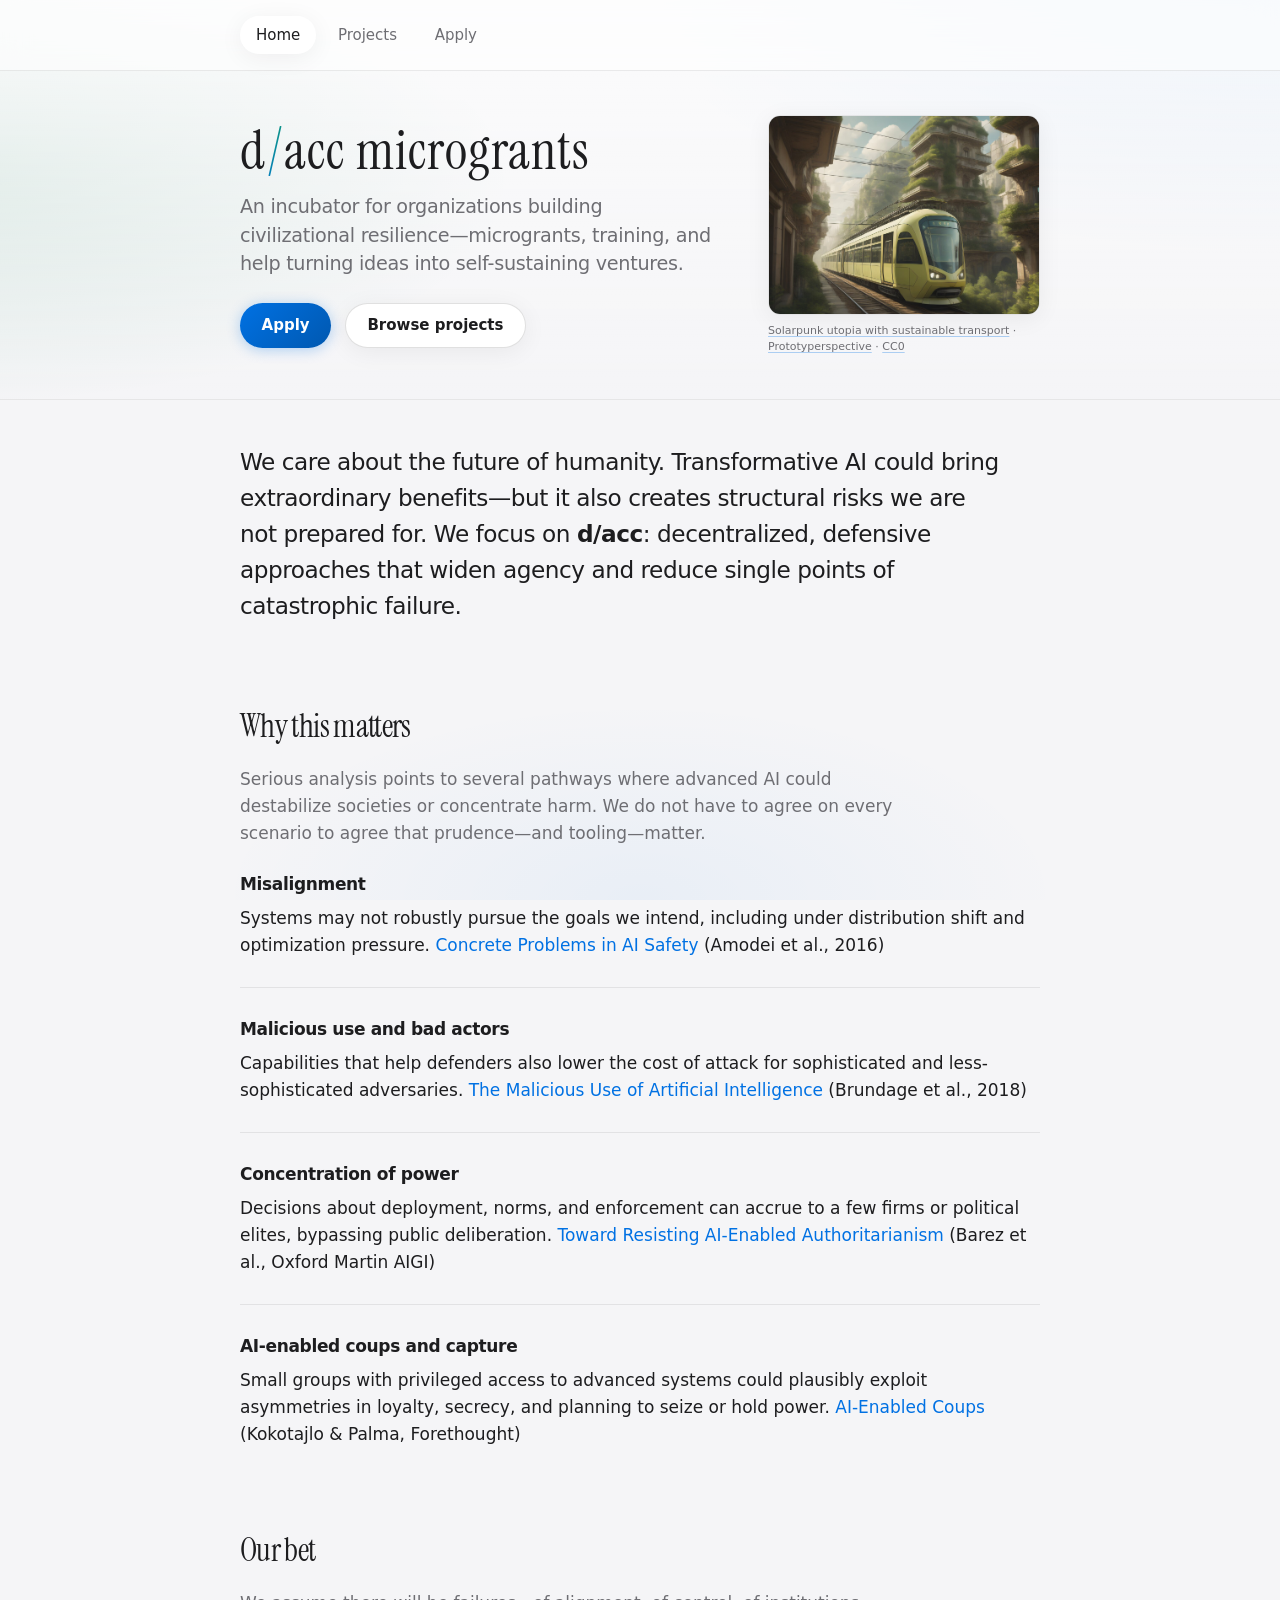
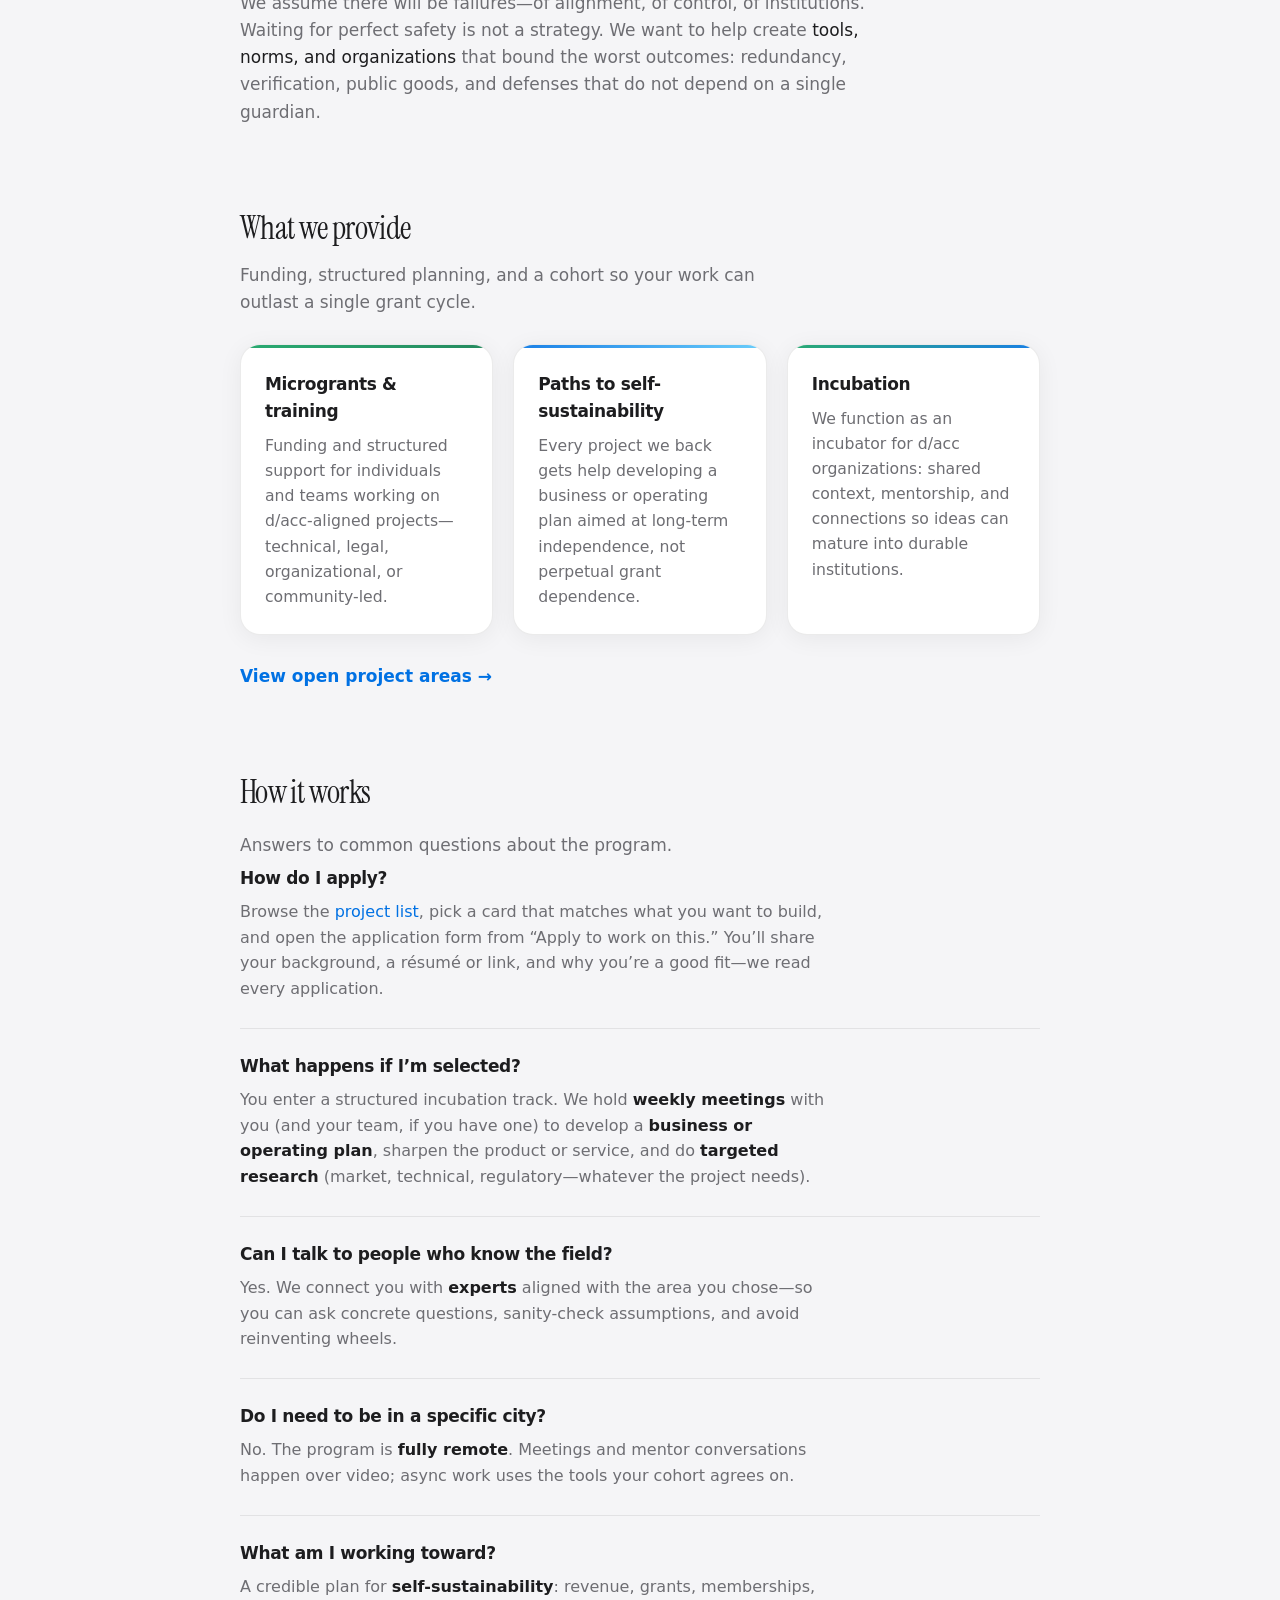
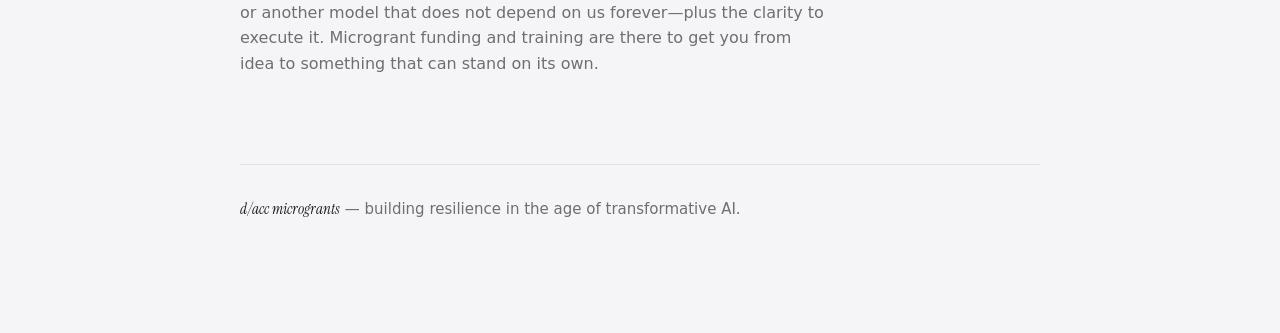
==== index.html @ 3ec2cfb7 "Compact program-style hero: top nav, small image, CTAs (Talos-like structure) Made-with: Cursor" ====
<!DOCTYPE html>
<html lang="en">
<head>
  <meta charset="utf-8">
  <meta name="viewport" content="width=device-width, initial-scale=1">
  <title>d/acc microgrants</title>
  <meta name="description" content="Microgrants and training for people building resilience against transformative AI—an incubator for d/acc organizations.">
  <link rel="preconnect" href="https://fonts.googleapis.com">
  <link rel="preconnect" href="https://fonts.gstatic.com" crossorigin>
  <link href="https://fonts.googleapis.com/css2?family=Instrument+Serif:ital@0;1&family=Source+Sans+3:ital,wght@0,400;0,500;0,600;1,400&display=swap" rel="stylesheet">
  <link rel="stylesheet" href="styles.css">
  <link rel="preload" as="image" href="images/hero-solarpunk-utopia.jpg" fetchpriority="high">
</head>
<body class="page-home">
  <header class="site-top" role="banner">
    <div class="site-top-inner">
      <nav class="nav nav--top" aria-label="Primary">
        <a href="index.html" aria-current="page">Home</a>
        <a href="projects.html">Projects</a>
        <a href="apply.html">Apply</a>
      </nav>
    </div>
  </header>

  <section class="hero-compact" aria-labelledby="hero-title">
    <div class="wrap wrap--hero">
      <div class="hero-compact-grid">
        <div class="hero-compact-copy">
          <h1 class="mark mark--hero" id="hero-title">d<span>/</span>acc microgrants</h1>
          <p class="tagline tagline--hero">An incubator for organizations building civilizational resilience—microgrants, training, and help turning ideas into self-sustaining ventures.</p>
          <div class="hero-actions">
            <a class="hero-btn hero-btn--primary" href="apply.html">Apply</a>
            <a class="hero-btn hero-btn--secondary" href="projects.html">Browse projects</a>
          </div>
        </div>
        <figure class="hero-figure">
          <img
            class="hero-thumb"
            src="images/hero-solarpunk-utopia.jpg"
            width="640"
            height="400"
            alt="Solarpunk-style vision of a green city: solar panels on rooftops, trees and parks, and light rail—an aspirational sustainable future."
            decoding="async"
            fetchpriority="high"
          >
          <figcaption class="hero-caption">
            <a href="https://commons.wikimedia.org/wiki/File:Solarpunk_utopia_with_sustainable_transport.jpg" target="_blank" rel="noopener noreferrer">Solarpunk utopia with sustainable transport</a>
            · <a href="https://commons.wikimedia.org/wiki/User:Prototyperspective" target="_blank" rel="noopener noreferrer">Prototyperspective</a>
            · <a href="https://creativecommons.org/publicdomain/zero/1.0/" target="_blank" rel="noopener noreferrer">CC0</a>
          </figcaption>
        </figure>
      </div>
    </div>
  </section>

  <main class="wrap page-home-main">
    <section>
      <p class="lede">We care about the future of humanity. Transformative AI could bring extraordinary benefits—but it also creates structural risks we are not prepared for. We focus on <strong>d/acc</strong>: decentralized, defensive approaches that widen agency and reduce single points of catastrophic failure.</p>
    </section>

    <section>
      <h2>Why this matters</h2>
      <p>Serious analysis points to several pathways where advanced AI could destabilize societies or concentrate harm. We do not have to agree on every scenario to agree that prudence—and tooling—matter.</p>
      <ul class="risks">
        <li>
          <strong>Misalignment</strong>
          Systems may not robustly pursue the goals we intend, including under distribution shift and optimization pressure.
          <a href="https://arxiv.org/abs/1606.06565" target="_blank" rel="noopener noreferrer">Concrete Problems in AI Safety</a> (Amodei et al., 2016)
        </li>
        <li>
          <strong>Malicious use and bad actors</strong>
          Capabilities that help defenders also lower the cost of attack for sophisticated and less-sophisticated adversaries.
          <a href="https://arxiv.org/abs/1802.07228" target="_blank" rel="noopener noreferrer">The Malicious Use of Artificial Intelligence</a> (Brundage et al., 2018)
        </li>
        <li>
          <strong>Concentration of power</strong>
          Decisions about deployment, norms, and enforcement can accrue to a few firms or political elites, bypassing public deliberation.
          <a href="https://aigi.ox.ac.uk/publications/toward-resisting-ai-enabled-authoritarianism/" target="_blank" rel="noopener noreferrer">Toward Resisting AI-Enabled Authoritarianism</a> (Barez et al., Oxford Martin AIGI)
        </li>
        <li>
          <strong>AI-enabled coups and capture</strong>
          Small groups with privileged access to advanced systems could plausibly exploit asymmetries in loyalty, secrecy, and planning to seize or hold power.
          <a href="https://www.forethought.org/research/ai-enabled-coups-how-a-small-group-could-use-ai-to-seize-power.pdf" target="_blank" rel="noopener noreferrer">AI-Enabled Coups</a> (Kokotajlo &amp; Palma, Forethought)
        </li>
      </ul>
    </section>

    <section class="our-bet">
      <h2>Our bet</h2>
      <p>We assume there will be failures—of alignment, of control, of institutions. Waiting for perfect safety is not a strategy. We want to help create <em>tools, norms, and organizations</em> that bound the worst outcomes: redundancy, verification, public goods, and defenses that do not depend on a single guardian.</p>
    </section>

    <section class="section-provide">
      <h2>What we provide</h2>
      <p class="section-sub">Funding, structured planning, and a cohort so your work can outlast a single grant cycle.</p>
      <div class="offer">
        <article>
          <h3>Microgrants &amp; training</h3>
          <p>Funding and structured support for individuals and teams working on d/acc-aligned projects—technical, legal, organizational, or community-led.</p>
        </article>
        <article>
          <h3>Paths to self-sustainability</h3>
          <p>Every project we back gets help developing a business or operating plan aimed at long-term independence, not perpetual grant dependence.</p>
        </article>
        <article>
          <h3>Incubation</h3>
          <p>We function as an incubator for d/acc organizations: shared context, mentorship, and connections so ideas can mature into durable institutions.</p>
        </article>
      </div>
      <p class="inline-cta"><a href="projects.html" class="text-link">View open project areas →</a></p>
    </section>

    <section aria-labelledby="faq-heading">
      <h2 id="faq-heading">How it works</h2>
      <p class="faq-intro">Answers to common questions about the program.</p>
      <ul class="faq">
        <li class="faq-item">
          <h3>How do I apply?</h3>
          <p>Browse the <a href="projects.html" class="text-link">project list</a>, pick a card that matches what you want to build, and open the application form from &ldquo;Apply to work on this.&rdquo; You&rsquo;ll share your background, a résumé or link, and why you&rsquo;re a good fit—we read every application.</p>
        </li>
        <li class="faq-item">
          <h3>What happens if I&rsquo;m selected?</h3>
          <p>You enter a structured incubation track. We hold <strong>weekly meetings</strong> with you (and your team, if you have one) to develop a <strong>business or operating plan</strong>, sharpen the product or service, and do <strong>targeted research</strong> (market, technical, regulatory—whatever the project needs).</p>
        </li>
        <li class="faq-item">
          <h3>Can I talk to people who know the field?</h3>
          <p>Yes. We connect you with <strong>experts</strong> aligned with the area you chose—so you can ask concrete questions, sanity-check assumptions, and avoid reinventing wheels.</p>
        </li>
        <li class="faq-item">
          <h3>Do I need to be in a specific city?</h3>
          <p>No. The program is <strong>fully remote</strong>. Meetings and mentor conversations happen over video; async work uses the tools your cohort agrees on.</p>
        </li>
        <li class="faq-item">
          <h3>What am I working toward?</h3>
          <p>A credible plan for <strong>self-sustainability</strong>: revenue, grants, memberships, or another model that does not depend on us forever—plus the clarity to execute it. Microgrant funding and training are there to get you from idea to something that can stand on its own.</p>
        </li>
      </ul>
    </section>

    <footer>
      <p><em>d/acc microgrants</em> — building resilience in the age of transformative AI.</p>
    </footer>
  </main>
</body>
</html>
---- styles.css ----
:root {
  --bg: #f5f5f7;
  --bg-elevated: #ffffff;
  --text: #1d1d1f;
  --muted: #6e6e73;
  --border: rgba(0, 0, 0, 0.08);
  --border-strong: rgba(0, 0, 0, 0.12);
  --accent-green: #0d7d4d;
  --accent-green-mid: #12a162;
  --accent-blue: #0071e3;
  --accent-blue-deep: #0058b0;
  --glow-green: rgba(13, 125, 77, 0.14);
  --glow-blue: rgba(0, 113, 227, 0.12);
  --max: 58rem;
  --max-wide: 80rem;
  --radius-lg: 20px;
  --radius-md: 12px;
  --shadow-soft: 0 4px 24px rgba(0, 0, 0, 0.06);
  --shadow-card: 0 8px 40px rgba(0, 0, 0, 0.07);
}

* {
  box-sizing: border-box;
}

html {
  scroll-behavior: smooth;
}

body {
  margin: 0;
  font-family: system-ui, -apple-system, BlinkMacSystemFont, "Segoe UI", Roboto, "Helvetica Neue", Arial, sans-serif;
  font-size: 1.0625rem;
  line-height: 1.6;
  color: var(--text);
  background-color: var(--bg);
  background-image:
    radial-gradient(ellipse 100% 70% at 100% -10%, var(--glow-blue), transparent 55%),
    radial-gradient(ellipse 90% 50% at -5% 20%, var(--glow-green), transparent 50%),
    radial-gradient(ellipse 60% 40% at 50% 100%, rgba(0, 113, 227, 0.05), transparent 55%);
  background-attachment: fixed;
  -webkit-font-smoothing: antialiased;
}

.wrap {
  max-width: min(var(--max), 100% - 2rem);
  margin: 0 auto;
  padding: clamp(2.25rem, 5vw, 4rem) clamp(1.25rem, 5vw, 4rem) clamp(4rem, 10vw, 7rem);
}

.page-home-main {
  padding-top: clamp(1.75rem, 4vw, 2.75rem);
}

.wrap--wide {
  max-width: min(var(--max-wide), 100% - 2rem);
}

.wrap--narrow {
  max-width: min(40rem, 100% - 2rem);
}

.nav {
  display: flex;
  flex-wrap: wrap;
  align-items: center;
  gap: 0.35rem;
  margin-bottom: clamp(2rem, 4vw, 3rem);
  font-size: 0.9375rem;
  font-weight: 500;
}

.nav a {
  color: var(--muted);
  text-decoration: none;
  padding: 0.45rem 1rem;
  border-radius: 999px;
  transition: color 0.2s ease, background 0.2s ease, box-shadow 0.2s ease;
}

.nav a:hover {
  color: var(--text);
  background: rgba(255, 255, 255, 0.65);
}

.nav a[aria-current="page"] {
  color: var(--text);
  background: var(--bg-elevated);
  box-shadow: var(--shadow-soft);
}

.nav a:focus-visible {
  outline: 2px solid var(--accent-blue);
  outline-offset: 3px;
}

.site-header {
  margin-bottom: clamp(2.5rem, 5vw, 4rem);
  padding-bottom: clamp(2rem, 4vw, 3rem);
  border-bottom: 1px solid var(--border);
}

.site-top {
  background: rgba(255, 255, 255, 0.78);
  backdrop-filter: blur(14px);
  -webkit-backdrop-filter: blur(14px);
  border-bottom: 1px solid var(--border);
}

.site-top-inner {
  max-width: min(var(--max), 100% - 2rem);
  margin: 0 auto;
  padding: clamp(0.75rem, 1.8vw, 1rem) clamp(1.25rem, 5vw, 4rem);
}

.nav--top {
  margin-bottom: 0;
}

.hero-compact {
  border-bottom: 1px solid var(--border);
  background: linear-gradient(180deg, rgba(255, 255, 255, 0.55) 0%, transparent 100%);
}

.wrap.wrap--hero {
  padding-top: clamp(1.75rem, 4vw, 2.75rem);
  padding-bottom: clamp(1.75rem, 4vw, 2.75rem);
}

.hero-compact-grid {
  display: grid;
  gap: clamp(1.5rem, 4vw, 2.25rem);
  align-items: center;
}

@media (min-width: 860px) {
  .hero-compact-grid {
    grid-template-columns: 1fr minmax(220px, 34%);
    gap: clamp(2rem, 5vw, 3.5rem);
  }
}

.hero-compact-copy {
  min-width: 0;
}

.hero-actions {
  display: flex;
  flex-wrap: wrap;
  gap: 0.65rem 0.85rem;
  margin-top: 1.5rem;
}

.hero-btn {
  display: inline-flex;
  align-items: center;
  justify-content: center;
  padding: 0.58rem 1.35rem;
  font-size: 0.9375rem;
  font-weight: 600;
  font-family: inherit;
  border-radius: 980px;
  text-decoration: none;
  transition: transform 0.2s ease, box-shadow 0.2s ease, filter 0.2s ease, border-color 0.2s ease, background 0.2s ease;
}

.hero-btn--primary {
  color: #fff;
  background: linear-gradient(135deg, var(--accent-blue) 0%, var(--accent-blue-deep) 100%);
  border: none;
  box-shadow: 0 2px 14px rgba(0, 113, 227, 0.3);
}

.hero-btn--primary:hover {
  filter: brightness(1.05);
  transform: translateY(-1px);
  box-shadow: 0 4px 20px rgba(0, 113, 227, 0.38);
}

.hero-btn--secondary {
  color: var(--text);
  background: var(--bg-elevated);
  border: 1px solid var(--border-strong);
  box-shadow: var(--shadow-soft);
}

.hero-btn--secondary:hover {
  border-color: var(--accent-green-mid);
  color: var(--accent-green);
}

.hero-btn:focus-visible {
  outline: 2px solid var(--accent-blue);
  outline-offset: 3px;
}

.hero-figure {
  margin: 0;
  min-width: 0;
}

.hero-thumb {
  display: block;
  width: 100%;
  height: auto;
  max-height: min(220px, 32vw);
  object-fit: cover;
  object-position: center 38%;
  border-radius: var(--radius-md);
  border: 1px solid var(--border);
  box-shadow: var(--shadow-soft);
}

@media (min-width: 860px) {
  .hero-thumb {
    max-height: 200px;
  }
}

@media (max-width: 859px) {
  .hero-thumb {
    max-height: 180px;
  }
}

.hero-caption {
  margin: 0.5rem 0 0;
  font-size: 0.6875rem;
  line-height: 1.45;
  color: var(--muted);
}

.hero-caption a {
  color: var(--muted);
  text-decoration: underline;
  text-decoration-color: rgba(0, 113, 227, 0.3);
  text-underline-offset: 2px;
}

.hero-caption a:hover {
  color: var(--accent-blue);
}

.mark {
  font-family: "Instrument Serif", Georgia, "Times New Roman", serif;
  font-size: clamp(3rem, 8.5vw, 4.75rem);
  font-weight: 400;
  letter-spacing: 0.02em;
  line-height: 1.05;
  margin: 0 0 0.65rem;
  font-feature-settings: "kern" 1;
}

.mark a {
  color: inherit;
  text-decoration: none;
}

.mark a:hover {
  opacity: 0.85;
}

.mark span {
  background: linear-gradient(125deg, var(--accent-green-mid) 0%, var(--accent-blue) 100%);
  -webkit-background-clip: text;
  background-clip: text;
  -webkit-text-fill-color: transparent;
  padding-right: 0.02em;
}

@supports not (background-clip: text) {
  .mark span {
    -webkit-text-fill-color: var(--accent-blue);
    color: var(--accent-blue);
  }
}

.tagline {
  margin: 0;
  font-size: clamp(1.125rem, 2.5vw, 1.35rem);
  color: var(--muted);
  font-weight: 400;
  max-width: 36ch;
  line-height: 1.45;
  letter-spacing: -0.01em;
}

.mark.mark--hero {
  font-size: clamp(2.35rem, 5.5vw, 3.35rem);
  line-height: 1.08;
  margin-bottom: 0.75rem;
}

.tagline.tagline--hero {
  max-width: 38rem;
  font-size: clamp(1.05rem, 2.2vw, 1.2rem);
  line-height: 1.5;
  letter-spacing: -0.015em;
}

section {
  margin-bottom: clamp(3rem, 6vw, 5rem);
}

section:last-of-type {
  margin-bottom: 0;
}

h2 {
  font-family: "Instrument Serif", Georgia, "Times New Roman", serif;
  font-size: clamp(1.65rem, 3.5vw, 2rem);
  font-weight: 400;
  margin: 0 0 0.85rem;
  color: var(--text);
  letter-spacing: -0.02em;
}

.project-area {
  margin-bottom: clamp(3rem, 5vw, 4.5rem);
}

.project-area:last-of-type {
  margin-bottom: 0;
}

.project-area > p {
  margin: 0 0 1.25rem;
  color: var(--muted);
  max-width: 52ch;
}

.project-area .goal-lead strong {
  color: var(--text);
  font-weight: 600;
}

.card-grid {
  display: grid;
  gap: 1.25rem;
  grid-template-columns: 1fr;
}

@media (min-width: 700px) {
  .card-grid {
    grid-template-columns: repeat(2, 1fr);
  }
}

@media (min-width: 1100px) {
  .card-grid {
    grid-template-columns: repeat(3, 1fr);
  }
}

.project-card {
  background: var(--bg-elevated);
  border: 1px solid var(--border);
  border-radius: var(--radius-lg);
  padding: 1.5rem 1.6rem;
  display: flex;
  flex-direction: column;
  gap: 1rem;
  min-height: 100%;
  box-shadow: var(--shadow-soft);
  transition: box-shadow 0.25s ease, border-color 0.25s ease, transform 0.25s ease;
}

.project-card:hover {
  box-shadow: var(--shadow-card);
  border-color: var(--border-strong);
  transform: translateY(-2px);
}

.project-card h3 {
  margin: 0;
  font-size: 1.0625rem;
  font-weight: 600;
  color: var(--text);
  line-height: 1.35;
  letter-spacing: -0.015em;
}

.project-card p {
  margin: 0;
  flex: 1;
  font-size: 0.98rem;
  color: var(--muted);
  line-height: 1.55;
}

.apply-btn {
  display: inline-block;
  align-self: flex-start;
  margin-top: 0.15rem;
  padding: 0.6rem 1.2rem;
  font-size: 0.875rem;
  font-weight: 600;
  font-family: inherit;
  color: #fff;
  background: linear-gradient(135deg, var(--accent-blue) 0%, var(--accent-blue-deep) 100%);
  border: none;
  border-radius: 980px;
  text-decoration: none;
  cursor: pointer;
  box-shadow: 0 2px 12px rgba(0, 113, 227, 0.28);
  transition: transform 0.2s ease, box-shadow 0.2s ease, filter 0.2s ease;
}

.apply-btn:hover {
  filter: brightness(1.05);
  box-shadow: 0 4px 20px rgba(0, 113, 227, 0.35);
  transform: translateY(-1px);
}

.apply-btn:focus-visible {
  outline: 2px solid var(--accent-green-mid);
  outline-offset: 3px;
}

p {
  margin: 0 0 1rem;
  color: var(--muted);
  max-width: 62ch;
}

p:last-child {
  margin-bottom: 0;
}

.lede {
  font-size: clamp(1.2rem, 2.5vw, 1.45rem);
  color: var(--text);
  line-height: 1.55;
  max-width: 52ch;
  letter-spacing: -0.02em;
}

.lede strong {
  color: var(--text);
  font-weight: 600;
}

.our-bet em {
  color: var(--text);
  font-style: normal;
  font-weight: 500;
}

ul.risks {
  list-style: none;
  margin: 1.5rem 0 0;
  padding: 0;
}

ul.risks li {
  margin: 0;
  padding: 1.75rem 0;
  background: none;
  border: none;
  border-radius: 0;
  border-bottom: 1px solid var(--border);
}

ul.risks li:first-child {
  padding-top: 0;
}

ul.risks li:last-child {
  border-bottom: none;
  padding-bottom: 0;
}

ul.risks strong {
  display: block;
  font-weight: 600;
  font-size: 1.0625rem;
  color: var(--text);
  margin-bottom: 0.4rem;
  letter-spacing: -0.02em;
}

ul.risks a {
  color: var(--accent-blue);
  text-decoration: none;
  font-weight: 500;
  border-bottom: 1px solid transparent;
  transition: border-color 0.15s ease, color 0.15s ease;
}

ul.risks a:hover {
  border-bottom-color: var(--accent-blue);
}

ul.risks a:focus-visible {
  outline: 2px solid var(--accent-blue);
  outline-offset: 3px;
  border-radius: 2px;
}

.section-provide > h2 {
  margin-bottom: 0.5rem;
}

.section-provide .section-sub {
  margin: 0 0 1.75rem;
  color: var(--muted);
  max-width: 48ch;
}

.offer {
  display: grid;
  gap: 1.25rem;
  grid-template-columns: 1fr;
}

@media (min-width: 720px) {
  .offer {
    grid-template-columns: repeat(3, 1fr);
  }
}

.offer article {
  padding: 1.6rem 1.5rem;
  border-radius: var(--radius-lg);
  background: var(--bg-elevated);
  border: 1px solid var(--border);
  box-shadow: var(--shadow-soft);
  position: relative;
  overflow: hidden;
}

.offer article::before {
  content: "";
  position: absolute;
  top: 0;
  left: 0;
  right: 0;
  height: 3px;
  border-radius: var(--radius-lg) var(--radius-lg) 0 0;
  opacity: 0.9;
}

.offer article:nth-child(1)::before {
  background: linear-gradient(90deg, var(--accent-green-mid), var(--accent-green));
}

.offer article:nth-child(2)::before {
  background: linear-gradient(90deg, var(--accent-blue), #5ac8fa);
}

.offer article:nth-child(3)::before {
  background: linear-gradient(90deg, var(--accent-green-mid), var(--accent-blue));
}

.offer h3 {
  margin: 0 0 0.5rem;
  font-size: 1.0625rem;
  font-weight: 600;
  color: var(--text);
  letter-spacing: -0.02em;
}

.offer p {
  margin: 0;
  font-size: 0.98rem;
  max-width: none;
}

footer {
  margin-top: clamp(3.5rem, 7vw, 5.5rem);
  padding-top: 2rem;
  border-top: 1px solid var(--border);
  font-size: 0.9375rem;
  color: var(--muted);
}

footer em {
  font-family: "Instrument Serif", Georgia, serif;
  font-style: italic;
  color: var(--text);
}

.page-intro {
  margin-bottom: clamp(2.5rem, 4vw, 3.5rem);
}

.page-intro p {
  margin: 0;
  font-size: 1.125rem;
  color: var(--muted);
  max-width: 48ch;
  line-height: 1.55;
}

.projects-open-call {
  margin-top: clamp(2.5rem, 5vw, 4rem);
  padding: clamp(1.5rem, 3vw, 2.25rem) clamp(1.35rem, 3vw, 2rem);
  background: var(--bg-elevated);
  border: 1px solid var(--border);
  border-radius: var(--radius-lg);
  box-shadow: var(--shadow-soft);
  position: relative;
  overflow: hidden;
}

.projects-open-call::before {
  content: "";
  position: absolute;
  top: 0;
  left: 0;
  right: 0;
  height: 3px;
  background: linear-gradient(90deg, var(--accent-green-mid), var(--accent-blue));
  opacity: 0.95;
}

.projects-open-call h2 {
  margin: 0 0 0.75rem;
  font-size: clamp(1.35rem, 2.8vw, 1.6rem);
}

.projects-open-call > p {
  margin: 0;
  max-width: 52ch;
  color: var(--muted);
  line-height: 1.6;
}

.projects-open-call strong {
  color: var(--text);
  font-weight: 600;
}

.projects-open-cta {
  margin: 1.35rem 0 0;
  max-width: none;
}

.projects-open-cta .apply-btn {
  display: inline-block;
  width: auto;
}

.text-link {
  color: var(--accent-blue);
  text-decoration: none;
  font-weight: 500;
  border-bottom: 1px solid transparent;
  transition: border-color 0.15s ease, color 0.15s ease;
}

.text-link:hover {
  border-bottom-color: var(--accent-blue);
}

.text-link:focus-visible {
  outline: 2px solid var(--accent-blue);
  outline-offset: 3px;
  border-radius: 2px;
}

.inline-cta .text-link {
  font-weight: 600;
}

.inline-cta {
  margin-top: 1.75rem;
  max-width: none;
}

.faq {
  margin: 0;
  padding: 0;
  list-style: none;
}

.faq-item {
  margin: 0;
  padding: 1.65rem 0;
  background: none;
  border: none;
  border-radius: 0;
  border-bottom: 1px solid var(--border);
}

.faq-item:first-child {
  padding-top: 0.25rem;
}

.faq-item:last-child {
  border-bottom: none;
  padding-bottom: 0;
}

.faq-item h3 {
  margin: 0 0 0.55rem;
  font-family: system-ui, -apple-system, BlinkMacSystemFont, "Segoe UI", sans-serif;
  font-size: 1.0625rem;
  font-weight: 600;
  color: var(--text);
  line-height: 1.35;
  letter-spacing: -0.02em;
}

.faq-item p {
  margin: 0;
  font-size: 1rem;
  color: var(--muted);
  max-width: 58ch;
  line-height: 1.6;
}

.faq-item strong {
  color: var(--text);
  font-weight: 600;
}

.faq-intro {
  margin: 0 0 0.25rem;
  color: var(--muted);
  max-width: 48ch;
}

.apply-lead {
  margin: 0 0 0.35rem;
  font-size: 0.9375rem;
  font-weight: 500;
  color: var(--muted);
  text-transform: uppercase;
  letter-spacing: 0.06em;
  max-width: none;
}

.apply-project {
  margin: 0 0 2rem;
  font-size: clamp(1.25rem, 3vw, 1.5rem);
  font-weight: 600;
  color: var(--text);
  letter-spacing: -0.02em;
  line-height: 1.35;
  max-width: none;
}

.apply-form {
  position: relative;
  background: var(--bg-elevated);
  border: 1px solid var(--border);
  border-radius: var(--radius-lg);
  padding: clamp(1.5rem, 4vw, 2.25rem);
  box-shadow: var(--shadow-soft);
}

.form-field {
  margin-bottom: 1.35rem;
}

.form-field:last-of-type {
  margin-bottom: 0;
}

.form-label {
  display: block;
  margin-bottom: 0.45rem;
  font-size: 0.9375rem;
  font-weight: 600;
  color: var(--text);
  letter-spacing: -0.01em;
}

.form-req {
  color: var(--accent-blue);
  font-weight: 700;
}

.form-input,
.form-textarea {
  width: 100%;
  margin: 0;
  padding: 0.65rem 0.85rem;
  font-family: inherit;
  font-size: 1rem;
  line-height: 1.45;
  color: var(--text);
  background: var(--bg);
  border: 1px solid var(--border-strong);
  border-radius: var(--radius-md);
  transition: border-color 0.2s ease, box-shadow 0.2s ease;
}

.form-input:focus,
.form-textarea:focus {
  outline: none;
  border-color: var(--accent-blue);
  box-shadow: 0 0 0 3px rgba(0, 113, 227, 0.15);
}

.form-textarea {
  resize: vertical;
  min-height: 6rem;
}

.form-file {
  padding: 0.5rem;
  cursor: pointer;
}

.form-hint {
  margin: 0.4rem 0 0;
  font-size: 0.8125rem;
  color: var(--muted);
  line-height: 1.45;
  max-width: none;
}

.form-honey {
  position: absolute;
  left: -9999px;
  width: 1px;
  height: 1px;
  opacity: 0;
}

.form-actions {
  margin-top: 1.75rem;
  padding-top: 1.5rem;
  border-top: 1px solid var(--border);
}

.form-submit {
  width: 100%;
  text-align: center;
  padding-top: 0.75rem;
  padding-bottom: 0.75rem;
  font-size: 1rem;
}

.form-footnote {
  margin: 1rem 0 0;
  font-size: 0.8125rem;
  color: var(--muted);
  line-height: 1.5;
  max-width: none;
}

.thank-you-lede {
  margin-bottom: 1rem;
}

.thank-you-muted {
  margin: 0 0 1.5rem;
  color: var(--muted);
  max-width: 48ch;
}
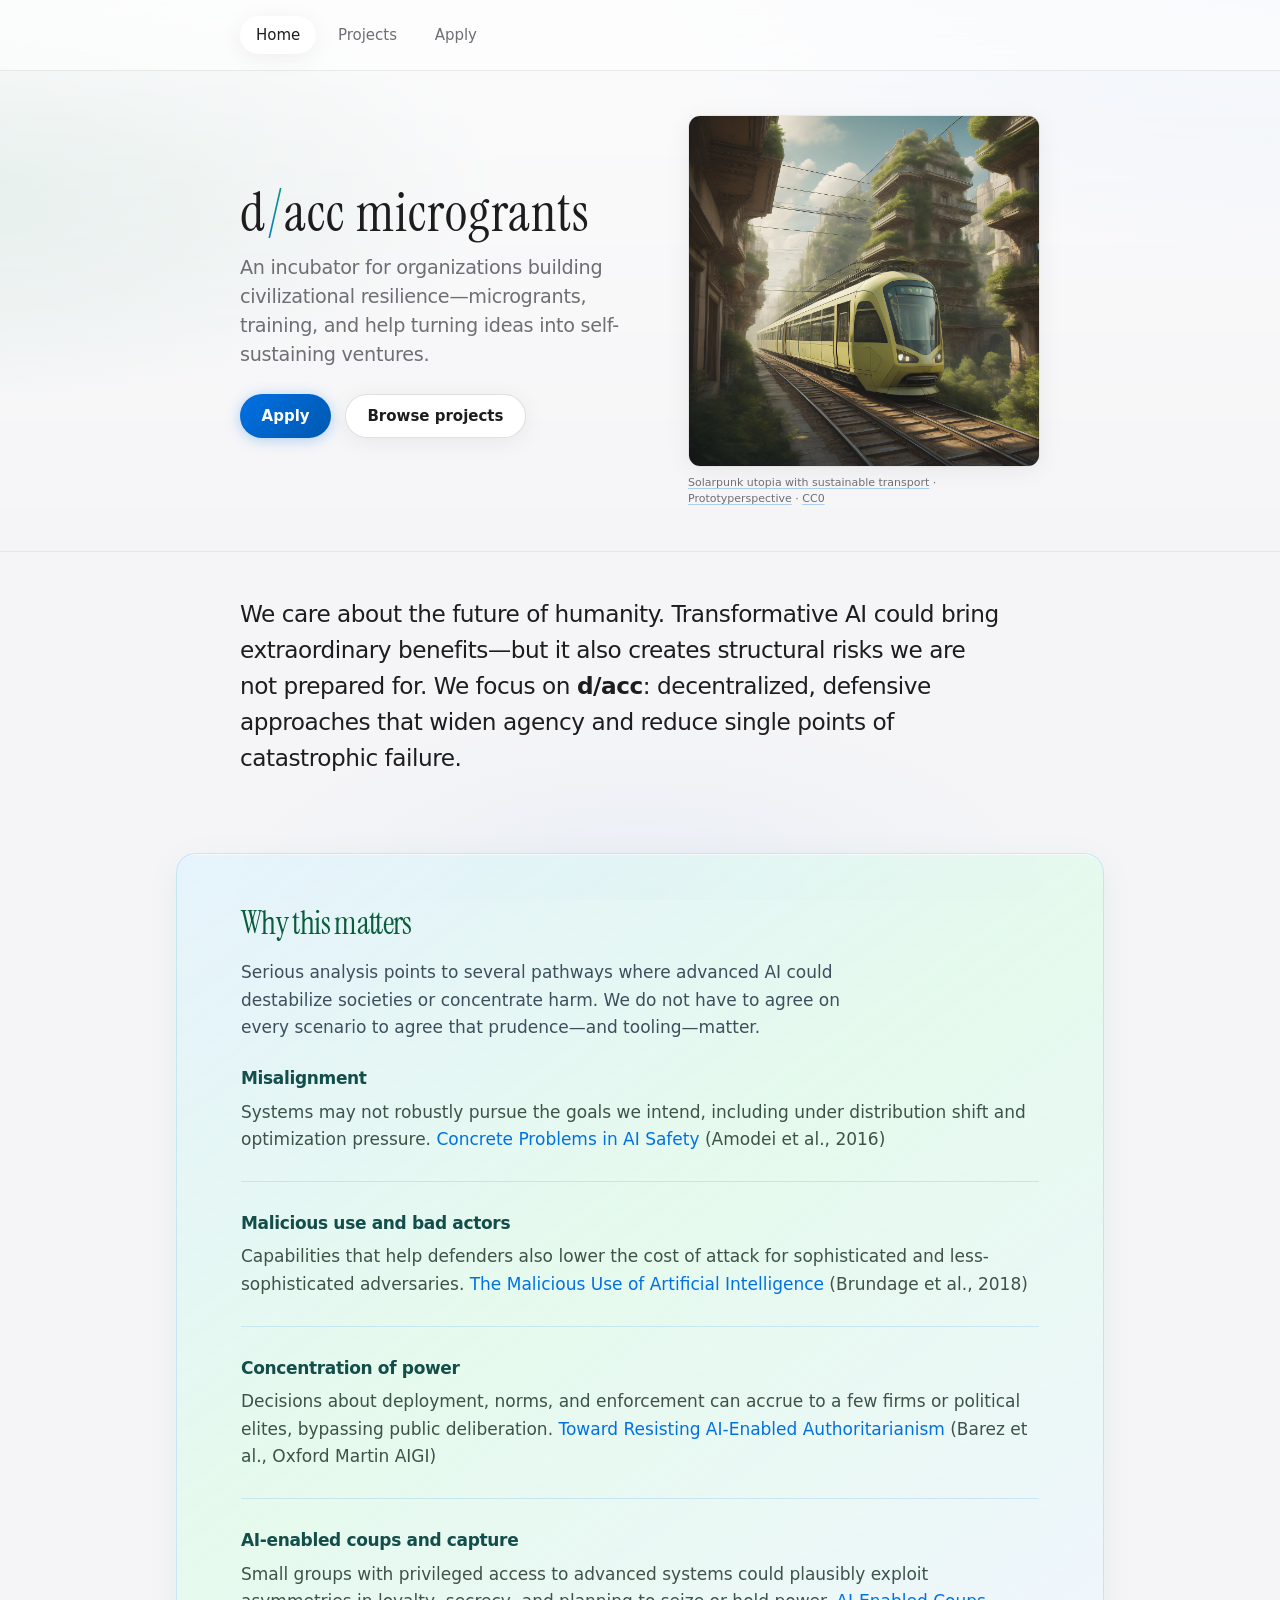
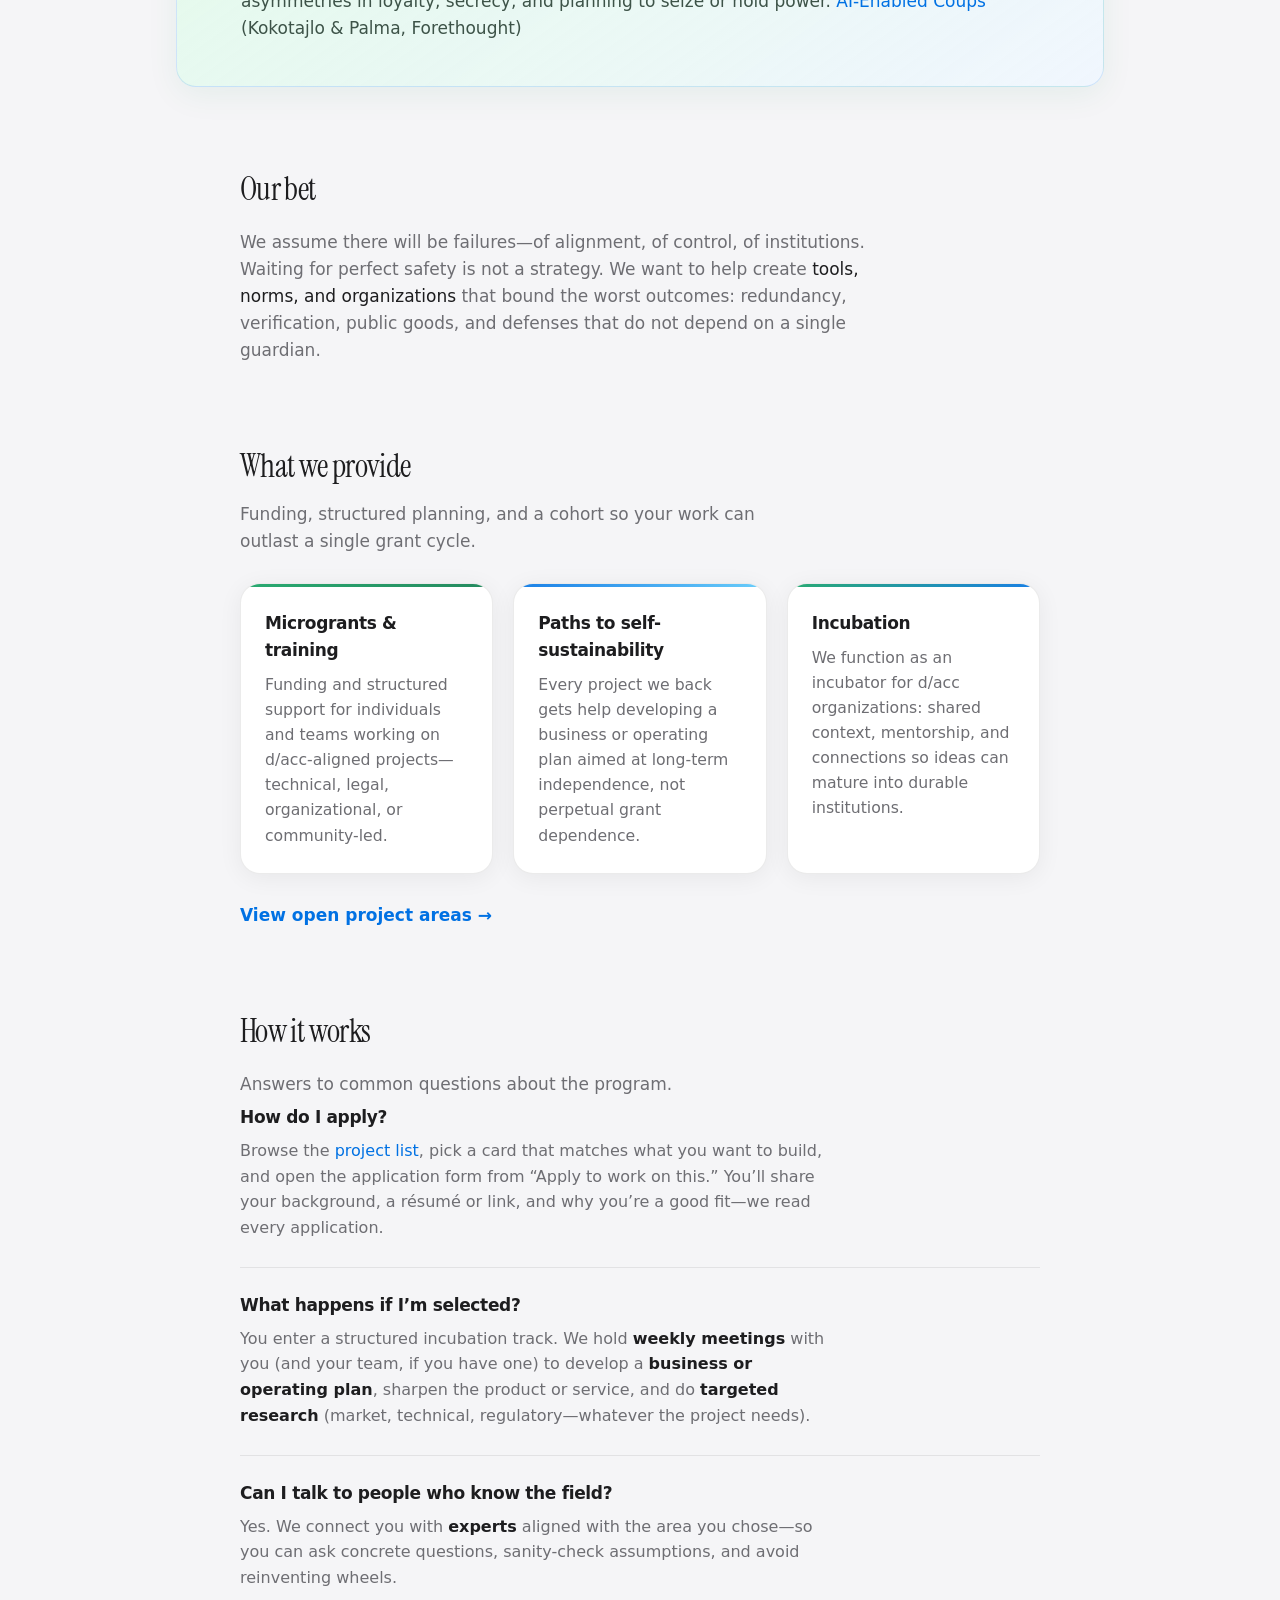
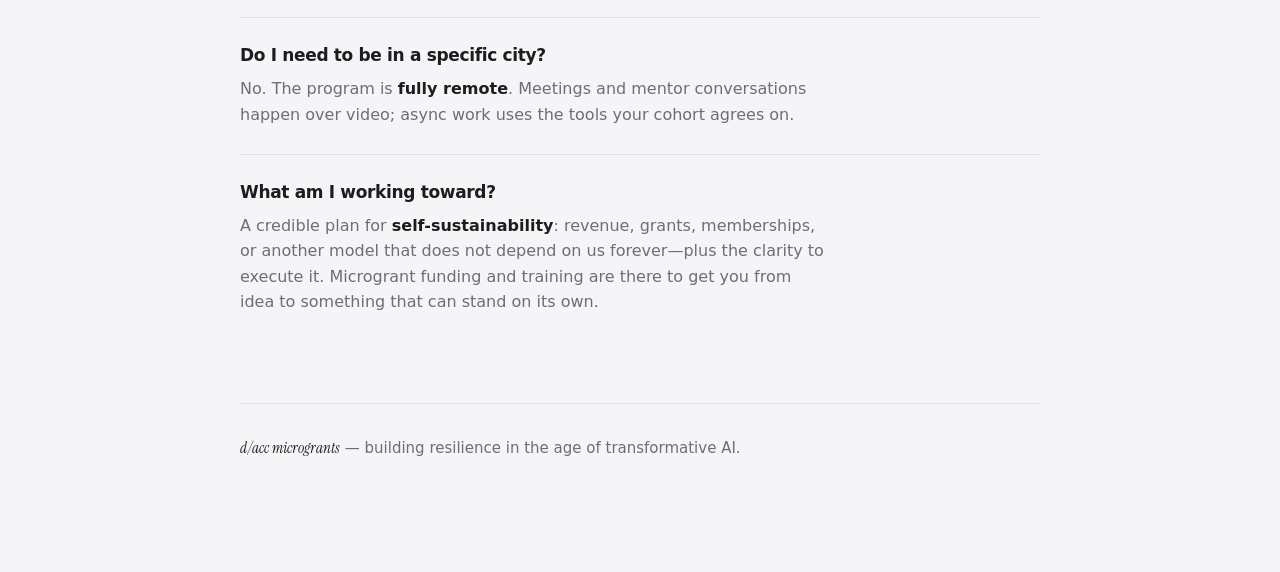
==== commit 04a7d96e: "Tint Why this matters section; larger hero image column Made-with: Cursor" ====
--- a/index.html
+++ b/index.html
@@ -58,8 +58,8 @@
       <p class="lede">We care about the future of humanity. Transformative AI could bring extraordinary benefits—but it also creates structural risks we are not prepared for. We focus on <strong>d/acc</strong>: decentralized, defensive approaches that widen agency and reduce single points of catastrophic failure.</p>
     </section>
 
-    <section>
-      <h2>Why this matters</h2>
+    <section class="section-why" aria-labelledby="why-heading">
+      <h2 id="why-heading">Why this matters</h2>
       <p>Serious analysis points to several pathways where advanced AI could destabilize societies or concentrate harm. We do not have to agree on every scenario to agree that prudence—and tooling—matter.</p>
       <ul class="risks">
         <li>
--- a/styles.css
+++ b/styles.css
@@ -135,7 +135,7 @@
 
 @media (min-width: 860px) {
   .hero-compact-grid {
-    grid-template-columns: 1fr minmax(220px, 34%);
+    grid-template-columns: 1fr minmax(280px, 44%);
     gap: clamp(2rem, 5vw, 3.5rem);
   }
 }
@@ -203,7 +203,7 @@
   display: block;
   width: 100%;
   height: auto;
-  max-height: min(220px, 32vw);
+  max-height: min(300px, 52vw);
   object-fit: cover;
   object-position: center 38%;
   border-radius: var(--radius-md);
@@ -213,13 +213,13 @@
 
 @media (min-width: 860px) {
   .hero-thumb {
-    max-height: 200px;
+    max-height: min(400px, 52vh);
   }
 }
 
 @media (max-width: 859px) {
   .hero-thumb {
-    max-height: 180px;
+    max-height: min(260px, 58vw);
   }
 }
 
@@ -446,6 +446,31 @@
   font-weight: 500;
 }
 
+.section-why {
+  margin-left: calc(-1 * clamp(1.25rem, 5vw, 4rem));
+  margin-right: calc(-1 * clamp(1.25rem, 5vw, 4rem));
+  padding: clamp(1.75rem, 4vw, 2.75rem) clamp(1.25rem, 5vw, 4rem);
+  border-radius: var(--radius-lg);
+  background: linear-gradient(
+    145deg,
+    rgba(224, 242, 254, 0.75) 0%,
+    rgba(220, 252, 231, 0.65) 48%,
+    rgba(239, 246, 255, 0.85) 100%
+  );
+  border: 1px solid rgba(0, 113, 227, 0.14);
+  box-shadow: 0 8px 32px rgba(13, 125, 77, 0.07), inset 0 1px 0 rgba(255, 255, 255, 0.65);
+}
+
+.section-why > h2 {
+  color: #0a5c3a;
+  margin-bottom: 0.65rem;
+}
+
+.section-why > p {
+  color: #3d4f5c;
+  max-width: 58ch;
+}
+
 ul.risks {
   list-style: none;
   margin: 1.5rem 0 0;
@@ -459,6 +484,18 @@
   border: none;
   border-radius: 0;
   border-bottom: 1px solid var(--border);
+}
+
+.section-why ul.risks li {
+  border-bottom-color: rgba(0, 113, 227, 0.14);
+}
+
+.section-why ul.risks strong {
+  color: #134e4a;
+}
+
+.section-why ul.risks li {
+  color: #3d5348;
 }
 
 ul.risks li:first-child {
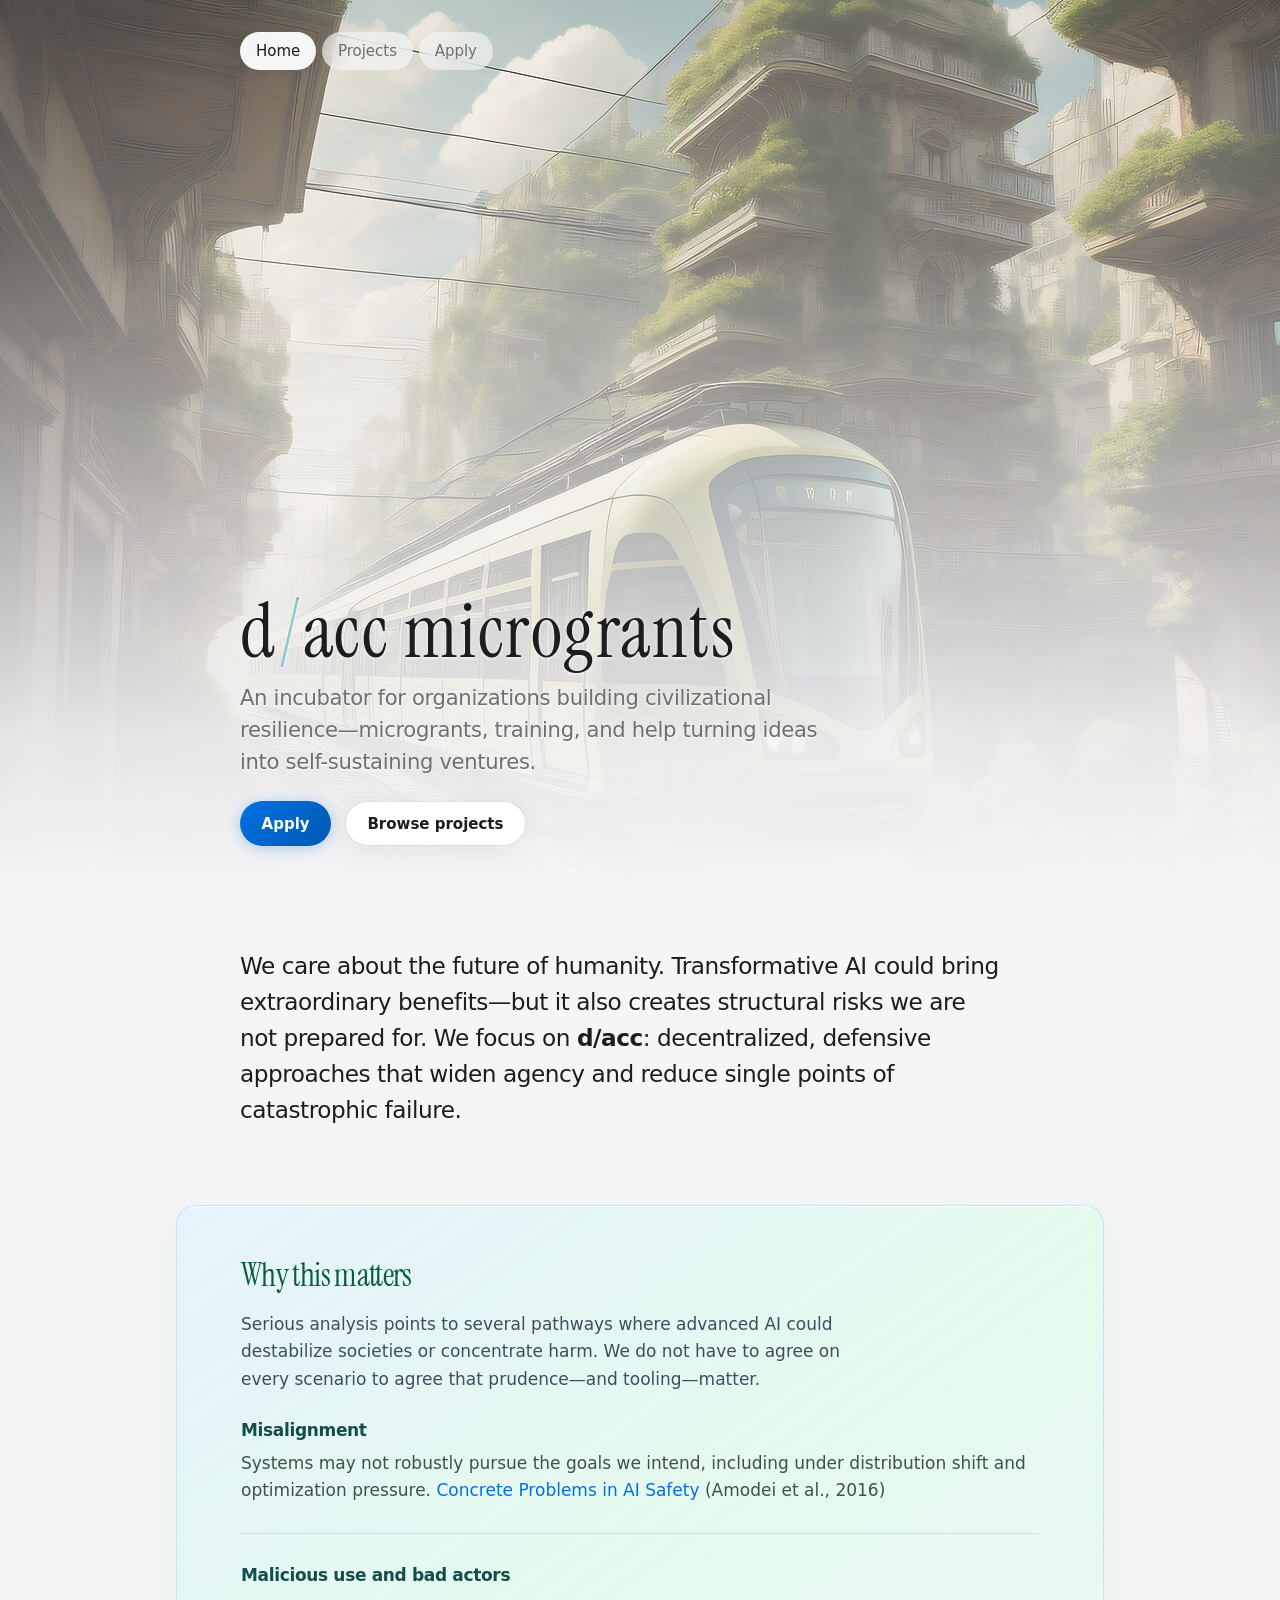
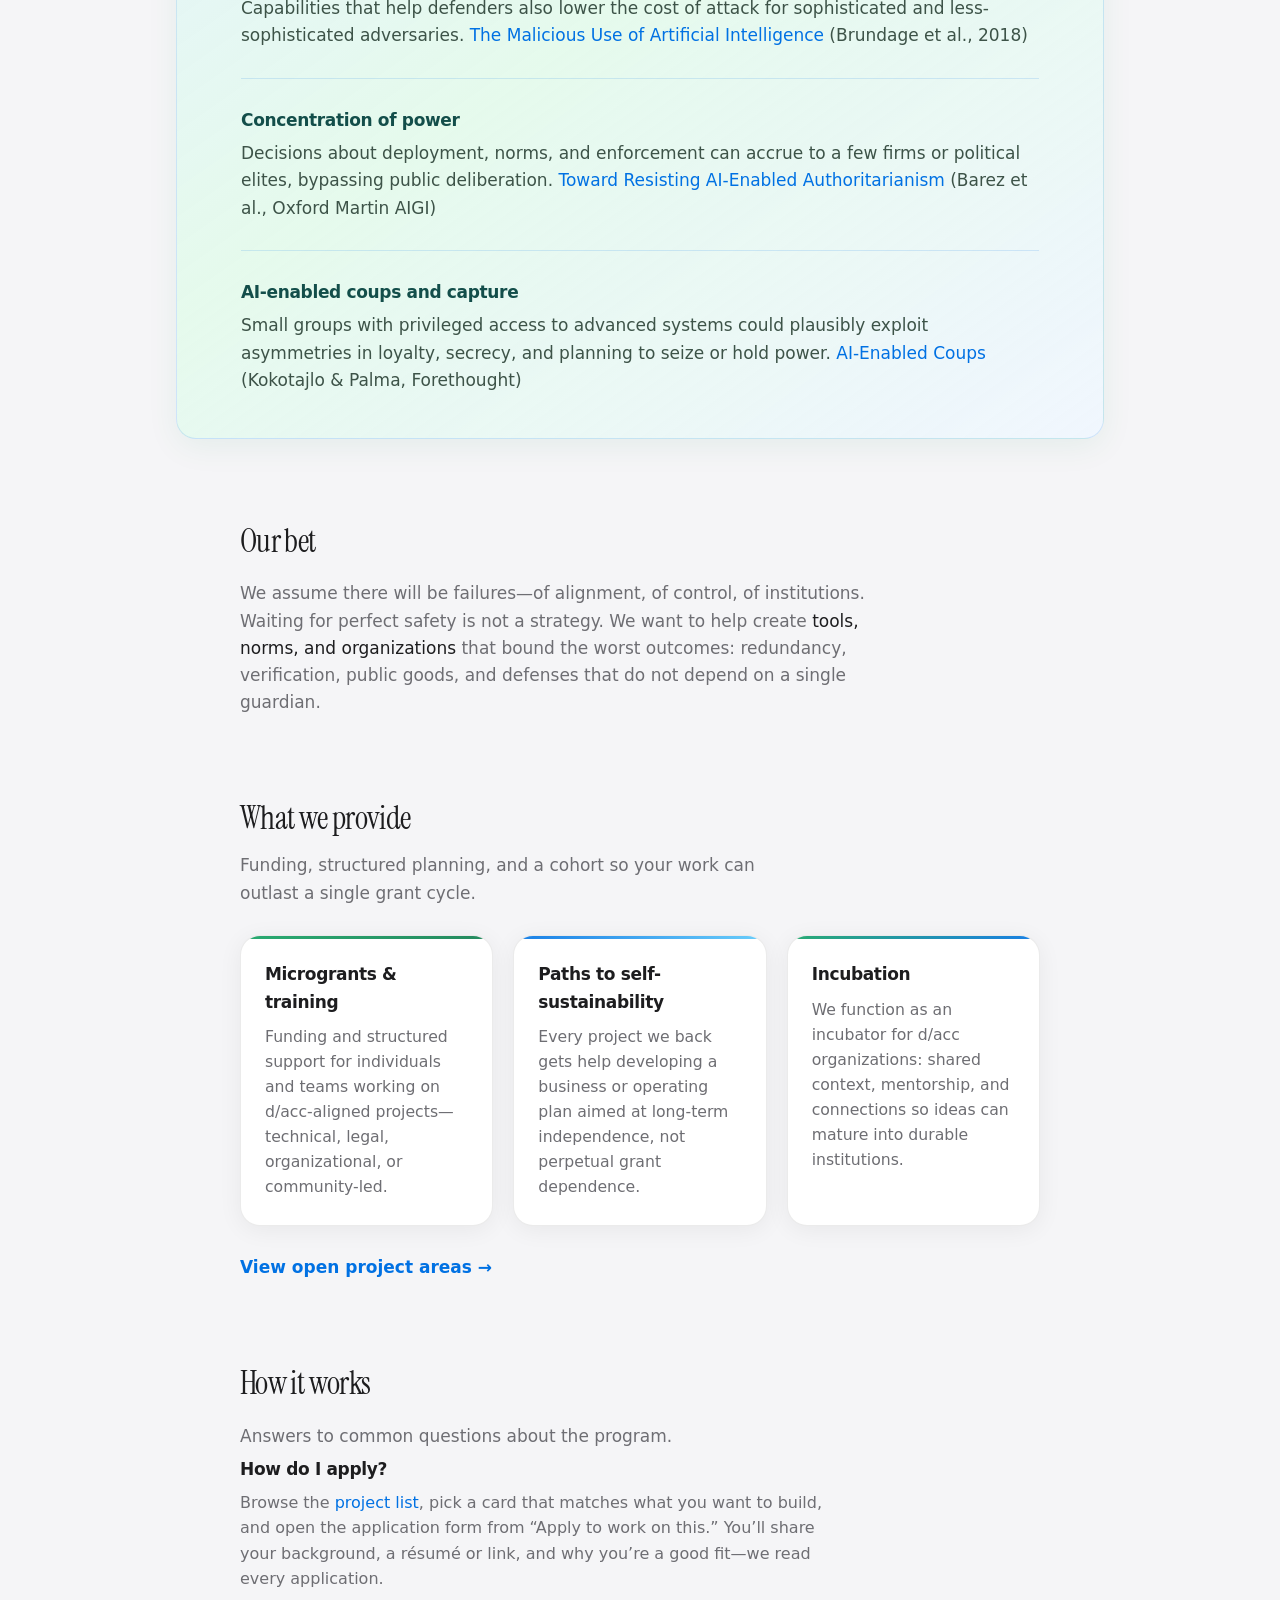
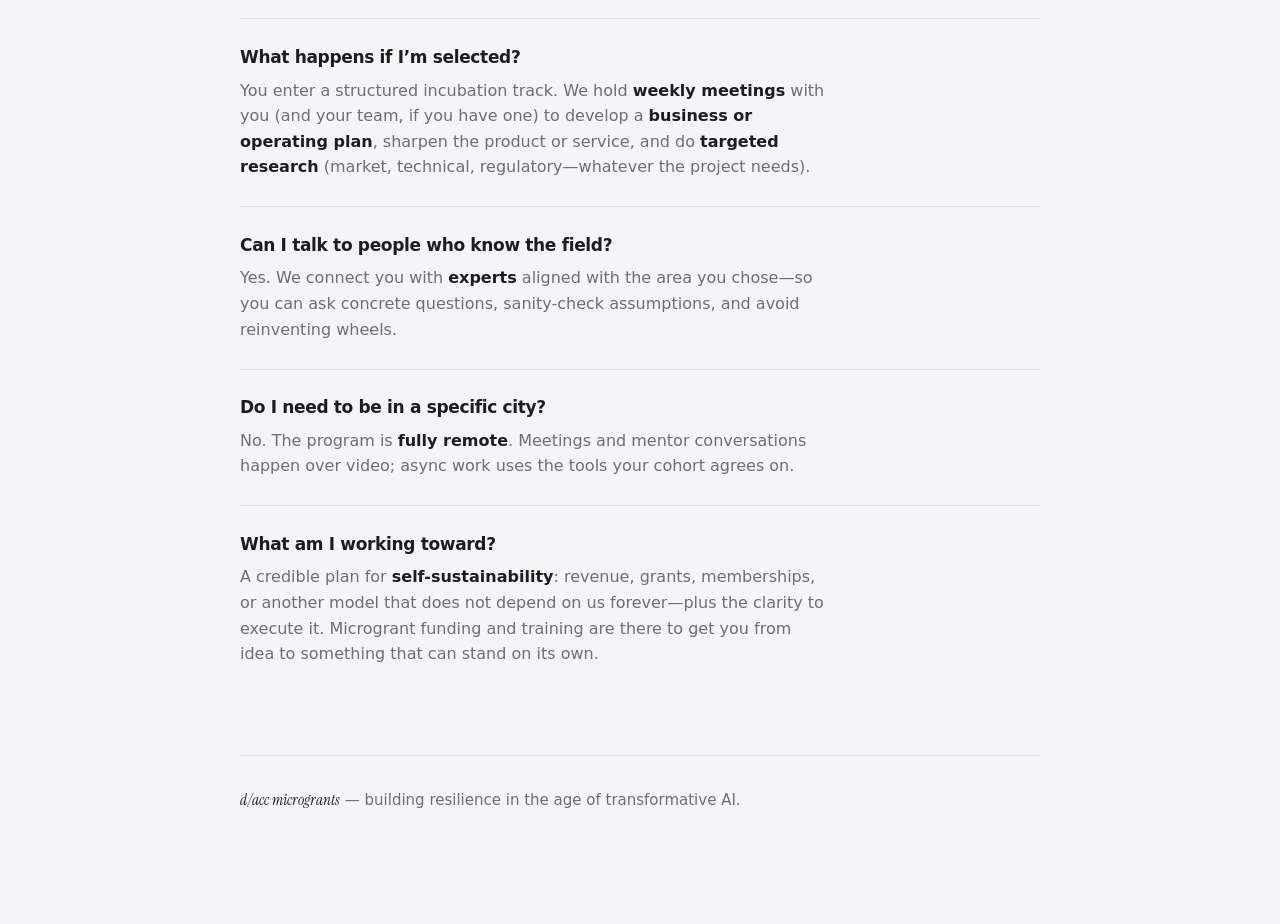
==== commit f5903637: "Full-viewport hero with fade overlay; remove image credits Made-with: Cursor" ====
--- a/index.html
+++ b/index.html
@@ -12,46 +12,33 @@
   <link rel="preload" as="image" href="images/hero-solarpunk-utopia.jpg" fetchpriority="high">
 </head>
 <body class="page-home">
-  <header class="site-top" role="banner">
-    <div class="site-top-inner">
-      <nav class="nav nav--top" aria-label="Primary">
+  <header class="hero-full" role="banner">
+    <img
+      class="hero-bg"
+      src="images/hero-solarpunk-utopia.jpg"
+      width="1280"
+      height="1280"
+      alt=""
+      decoding="async"
+      fetchpriority="high"
+    >
+    <div class="hero-overlay" aria-hidden="true"></div>
+    <div class="hero-full-inner">
+      <nav class="nav nav--hero" aria-label="Primary">
         <a href="index.html" aria-current="page">Home</a>
         <a href="projects.html">Projects</a>
         <a href="apply.html">Apply</a>
       </nav>
+      <div class="hero-full-content">
+        <h1 class="mark" id="hero-title">d<span>/</span>acc microgrants</h1>
+        <p class="tagline tagline--hero-full">An incubator for organizations building civilizational resilience—microgrants, training, and help turning ideas into self-sustaining ventures.</p>
+        <div class="hero-actions">
+          <a class="hero-btn hero-btn--primary" href="apply.html">Apply</a>
+          <a class="hero-btn hero-btn--secondary" href="projects.html">Browse projects</a>
+        </div>
+      </div>
     </div>
   </header>
-
-  <section class="hero-compact" aria-labelledby="hero-title">
-    <div class="wrap wrap--hero">
-      <div class="hero-compact-grid">
-        <div class="hero-compact-copy">
-          <h1 class="mark mark--hero" id="hero-title">d<span>/</span>acc microgrants</h1>
-          <p class="tagline tagline--hero">An incubator for organizations building civilizational resilience—microgrants, training, and help turning ideas into self-sustaining ventures.</p>
-          <div class="hero-actions">
-            <a class="hero-btn hero-btn--primary" href="apply.html">Apply</a>
-            <a class="hero-btn hero-btn--secondary" href="projects.html">Browse projects</a>
-          </div>
-        </div>
-        <figure class="hero-figure">
-          <img
-            class="hero-thumb"
-            src="images/hero-solarpunk-utopia.jpg"
-            width="640"
-            height="400"
-            alt="Solarpunk-style vision of a green city: solar panels on rooftops, trees and parks, and light rail—an aspirational sustainable future."
-            decoding="async"
-            fetchpriority="high"
-          >
-          <figcaption class="hero-caption">
-            <a href="https://commons.wikimedia.org/wiki/File:Solarpunk_utopia_with_sustainable_transport.jpg" target="_blank" rel="noopener noreferrer">Solarpunk utopia with sustainable transport</a>
-            · <a href="https://commons.wikimedia.org/wiki/User:Prototyperspective" target="_blank" rel="noopener noreferrer">Prototyperspective</a>
-            · <a href="https://creativecommons.org/publicdomain/zero/1.0/" target="_blank" rel="noopener noreferrer">CC0</a>
-          </figcaption>
-        </figure>
-      </div>
-    </div>
-  </section>
 
   <main class="wrap page-home-main">
     <section>
--- a/styles.css
+++ b/styles.css
@@ -49,7 +49,7 @@
 }
 
 .page-home-main {
-  padding-top: clamp(1.75rem, 4vw, 2.75rem);
+  padding-top: clamp(2rem, 5vw, 3rem);
 }
 
 .wrap--wide {
@@ -100,48 +100,78 @@
   border-bottom: 1px solid var(--border);
 }
 
-.site-top {
-  background: rgba(255, 255, 255, 0.78);
-  backdrop-filter: blur(14px);
-  -webkit-backdrop-filter: blur(14px);
-  border-bottom: 1px solid var(--border);
-}
-
-.site-top-inner {
+.hero-full {
+  position: relative;
+  width: 100%;
+  min-height: 100vh;
+  min-height: 100dvh;
+  overflow: hidden;
+  margin-bottom: 0;
+}
+
+.hero-bg {
+  position: absolute;
+  inset: 0;
+  width: 100%;
+  height: 100%;
+  object-fit: cover;
+  object-position: center 38%;
+}
+
+.hero-overlay {
+  position: absolute;
+  inset: 0;
+  z-index: 1;
+  pointer-events: none;
+  background: linear-gradient(
+    180deg,
+    rgba(245, 245, 247, 0.2) 0%,
+    rgba(245, 245, 247, 0.35) 28%,
+    rgba(245, 245, 247, 0.65) 55%,
+    rgba(245, 245, 247, 0.92) 82%,
+    var(--bg) 100%
+  );
+}
+
+.hero-full-inner {
+  position: relative;
+  z-index: 2;
+  min-height: 100vh;
+  min-height: 100dvh;
+  display: flex;
+  flex-direction: column;
   max-width: min(var(--max), 100% - 2rem);
   margin: 0 auto;
-  padding: clamp(0.75rem, 1.8vw, 1rem) clamp(1.25rem, 5vw, 4rem);
-}
-
-.nav--top {
+  padding: clamp(1.25rem, 3vw, 2rem) clamp(1.25rem, 5vw, 4rem) clamp(2rem, 6vh, 4rem);
+}
+
+.nav--hero {
   margin-bottom: 0;
 }
 
-.hero-compact {
-  border-bottom: 1px solid var(--border);
-  background: linear-gradient(180deg, rgba(255, 255, 255, 0.55) 0%, transparent 100%);
-}
-
-.wrap.wrap--hero {
-  padding-top: clamp(1.75rem, 4vw, 2.75rem);
-  padding-bottom: clamp(1.75rem, 4vw, 2.75rem);
-}
-
-.hero-compact-grid {
-  display: grid;
-  gap: clamp(1.5rem, 4vw, 2.25rem);
-  align-items: center;
-}
-
-@media (min-width: 860px) {
-  .hero-compact-grid {
-    grid-template-columns: 1fr minmax(280px, 44%);
-    gap: clamp(2rem, 5vw, 3.5rem);
-  }
-}
-
-.hero-compact-copy {
-  min-width: 0;
+.hero-full .nav a {
+  background: rgba(255, 255, 255, 0.55);
+  backdrop-filter: blur(10px);
+  -webkit-backdrop-filter: blur(10px);
+}
+
+.hero-full .nav a:hover {
+  background: rgba(255, 255, 255, 0.82);
+}
+
+.hero-full .nav a[aria-current="page"] {
+  background: rgba(255, 255, 255, 0.94);
+  box-shadow: 0 2px 12px rgba(0, 0, 0, 0.08);
+}
+
+.hero-full-content {
+  margin-top: auto;
+  padding-top: clamp(2rem, 12vh, 6rem);
+  max-width: 40rem;
+}
+
+.hero-full .mark {
+  text-shadow: 0 1px 3px rgba(255, 255, 255, 0.9), 0 2px 20px rgba(245, 245, 247, 0.8);
 }
 
 .hero-actions {
@@ -192,53 +222,6 @@
 .hero-btn:focus-visible {
   outline: 2px solid var(--accent-blue);
   outline-offset: 3px;
-}
-
-.hero-figure {
-  margin: 0;
-  min-width: 0;
-}
-
-.hero-thumb {
-  display: block;
-  width: 100%;
-  height: auto;
-  max-height: min(300px, 52vw);
-  object-fit: cover;
-  object-position: center 38%;
-  border-radius: var(--radius-md);
-  border: 1px solid var(--border);
-  box-shadow: var(--shadow-soft);
-}
-
-@media (min-width: 860px) {
-  .hero-thumb {
-    max-height: min(400px, 52vh);
-  }
-}
-
-@media (max-width: 859px) {
-  .hero-thumb {
-    max-height: min(260px, 58vw);
-  }
-}
-
-.hero-caption {
-  margin: 0.5rem 0 0;
-  font-size: 0.6875rem;
-  line-height: 1.45;
-  color: var(--muted);
-}
-
-.hero-caption a {
-  color: var(--muted);
-  text-decoration: underline;
-  text-decoration-color: rgba(0, 113, 227, 0.3);
-  text-underline-offset: 2px;
-}
-
-.hero-caption a:hover {
-  color: var(--accent-blue);
 }
 
 .mark {
@@ -285,17 +268,12 @@
   letter-spacing: -0.01em;
 }
 
-.mark.mark--hero {
-  font-size: clamp(2.35rem, 5.5vw, 3.35rem);
-  line-height: 1.08;
-  margin-bottom: 0.75rem;
-}
-
-.tagline.tagline--hero {
+.tagline.tagline--hero-full {
   max-width: 38rem;
-  font-size: clamp(1.05rem, 2.2vw, 1.2rem);
+  font-size: clamp(1.1rem, 2.4vw, 1.32rem);
   line-height: 1.5;
   letter-spacing: -0.015em;
+  text-shadow: 0 1px 2px rgba(255, 255, 255, 0.95), 0 0 24px rgba(245, 245, 247, 0.9);
 }
 
 section {
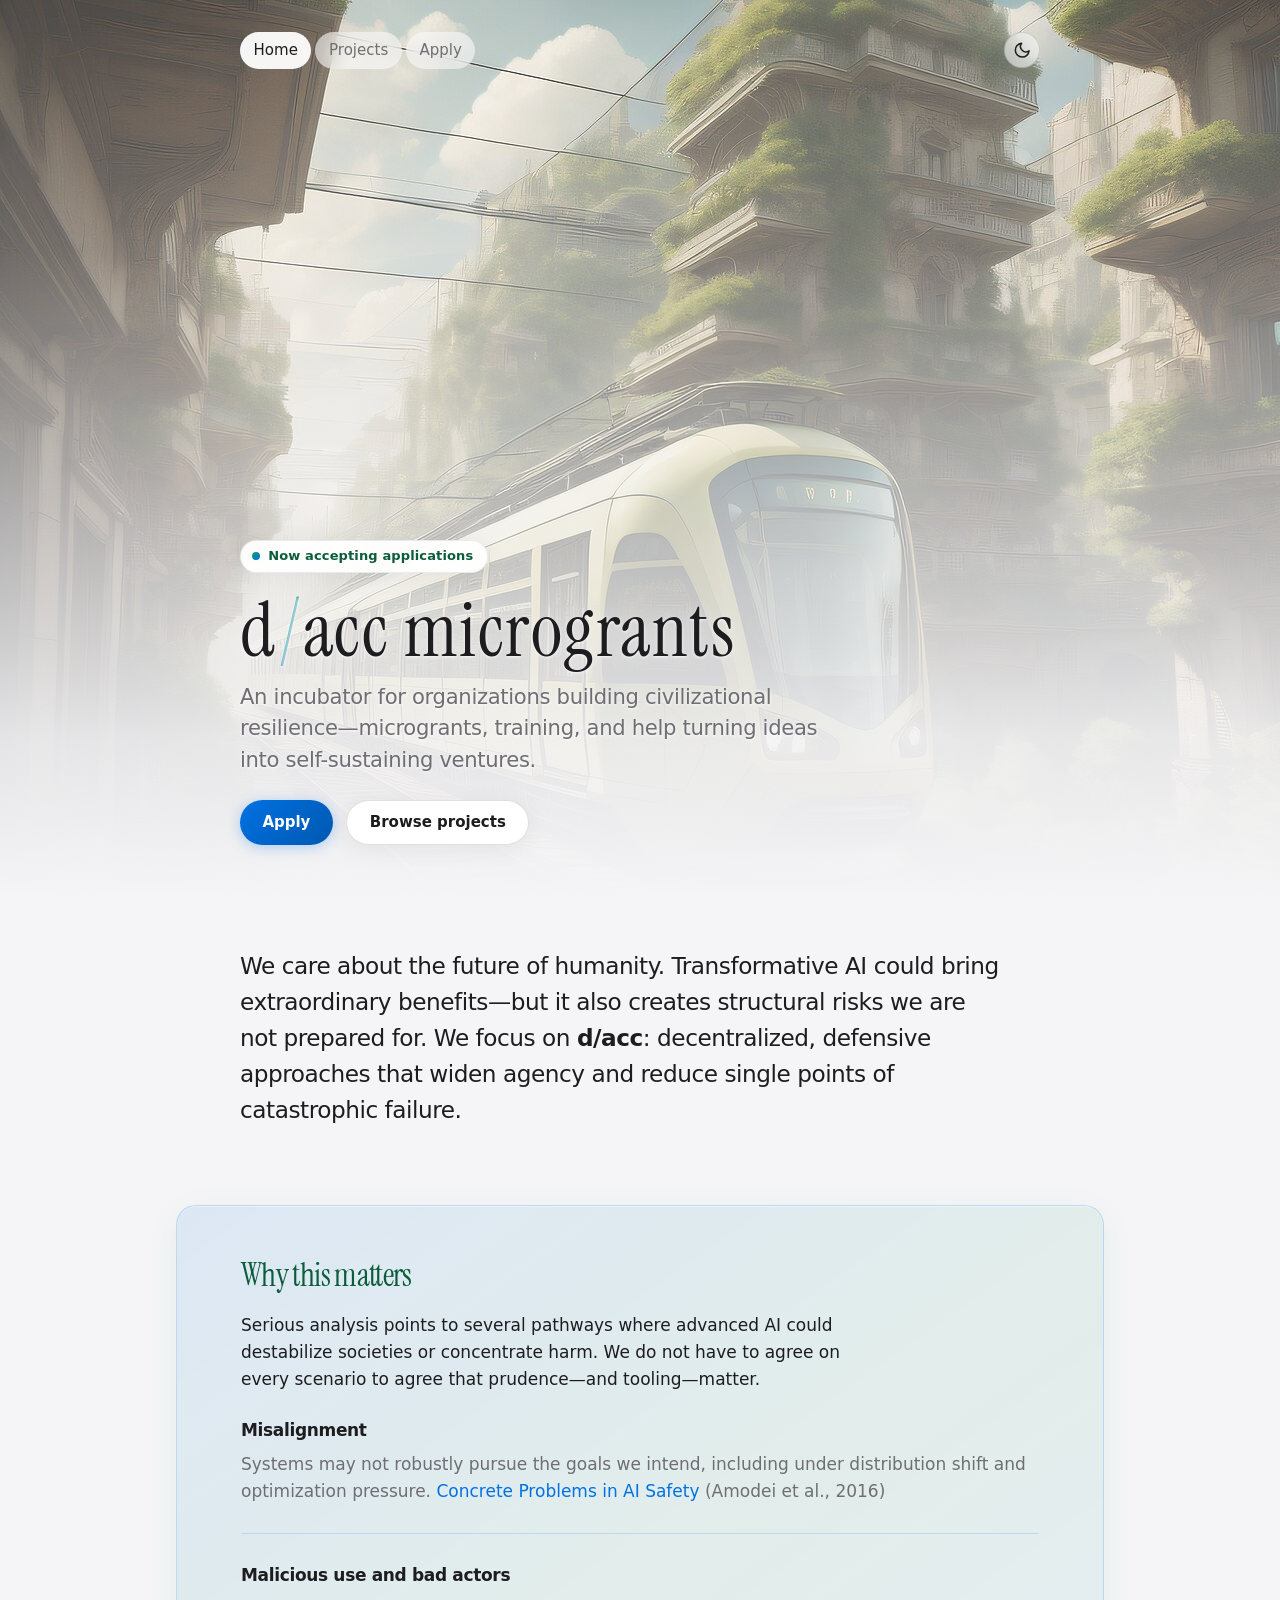
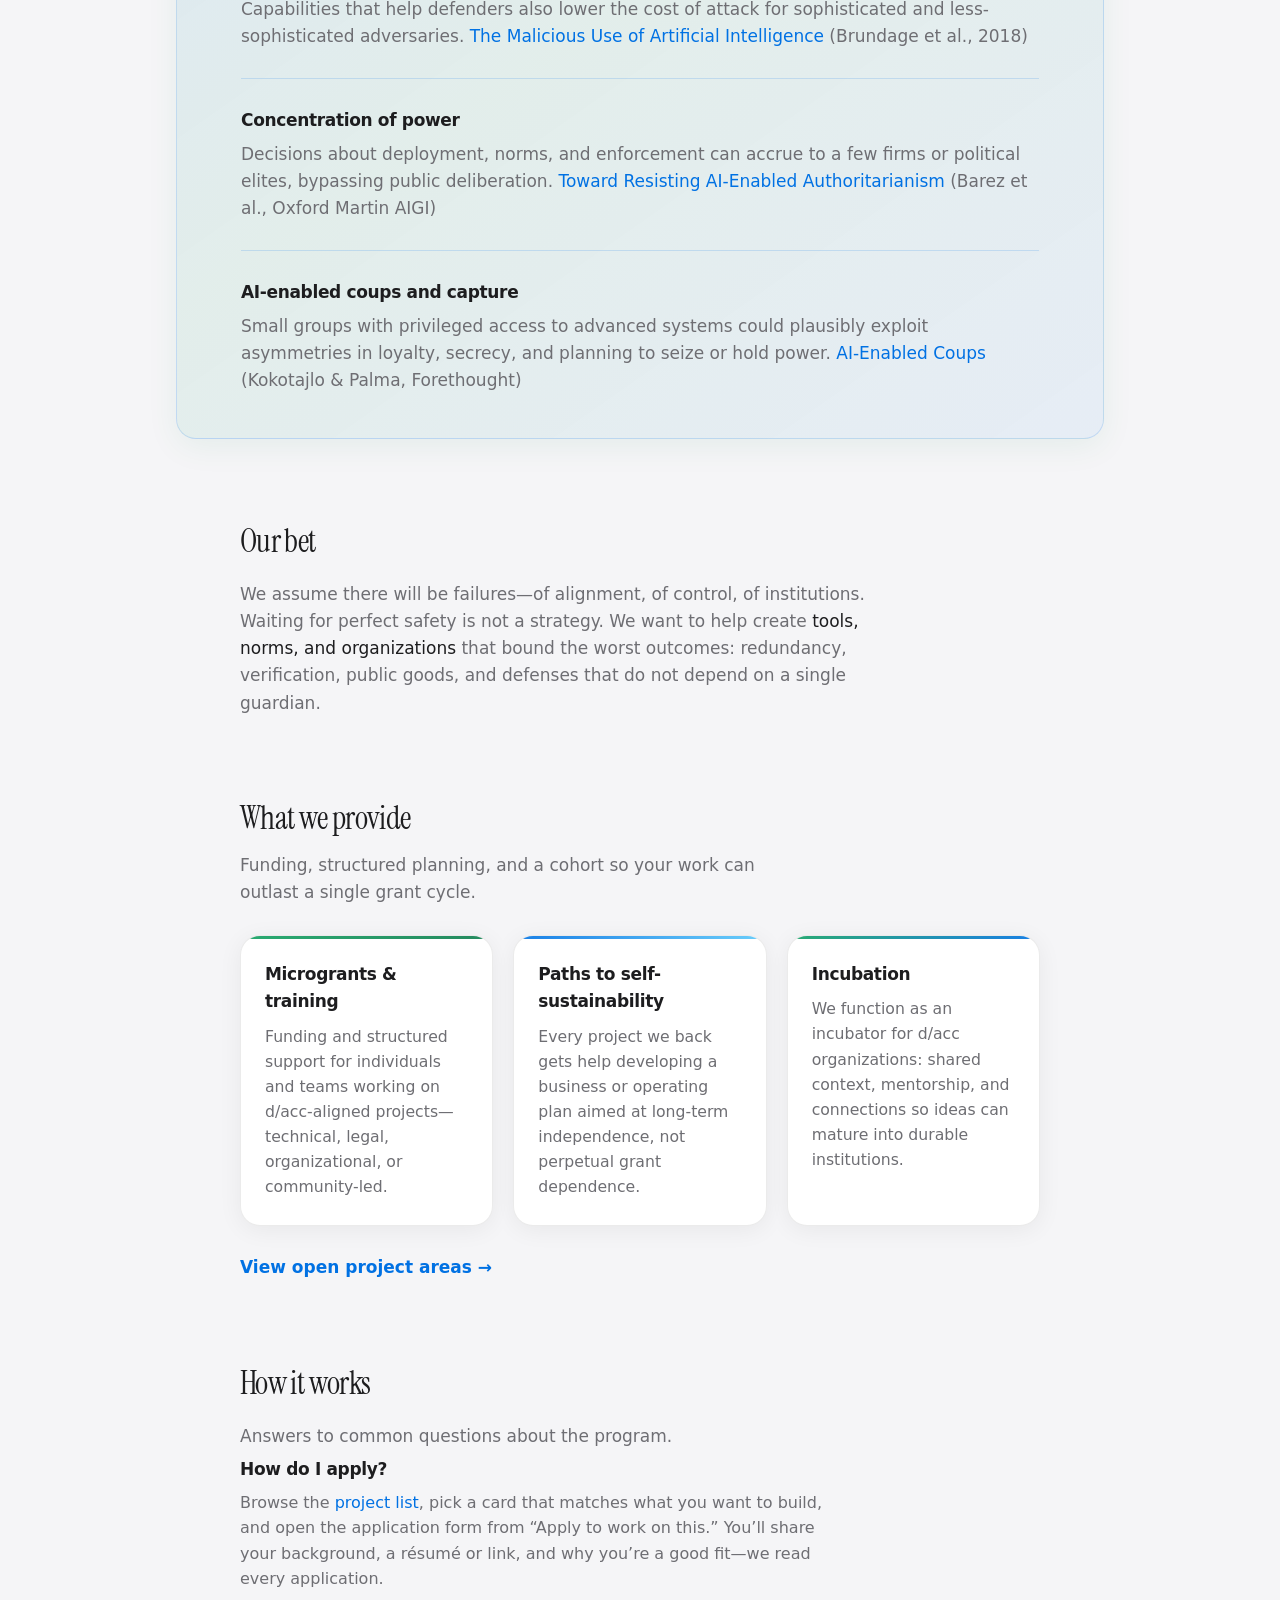
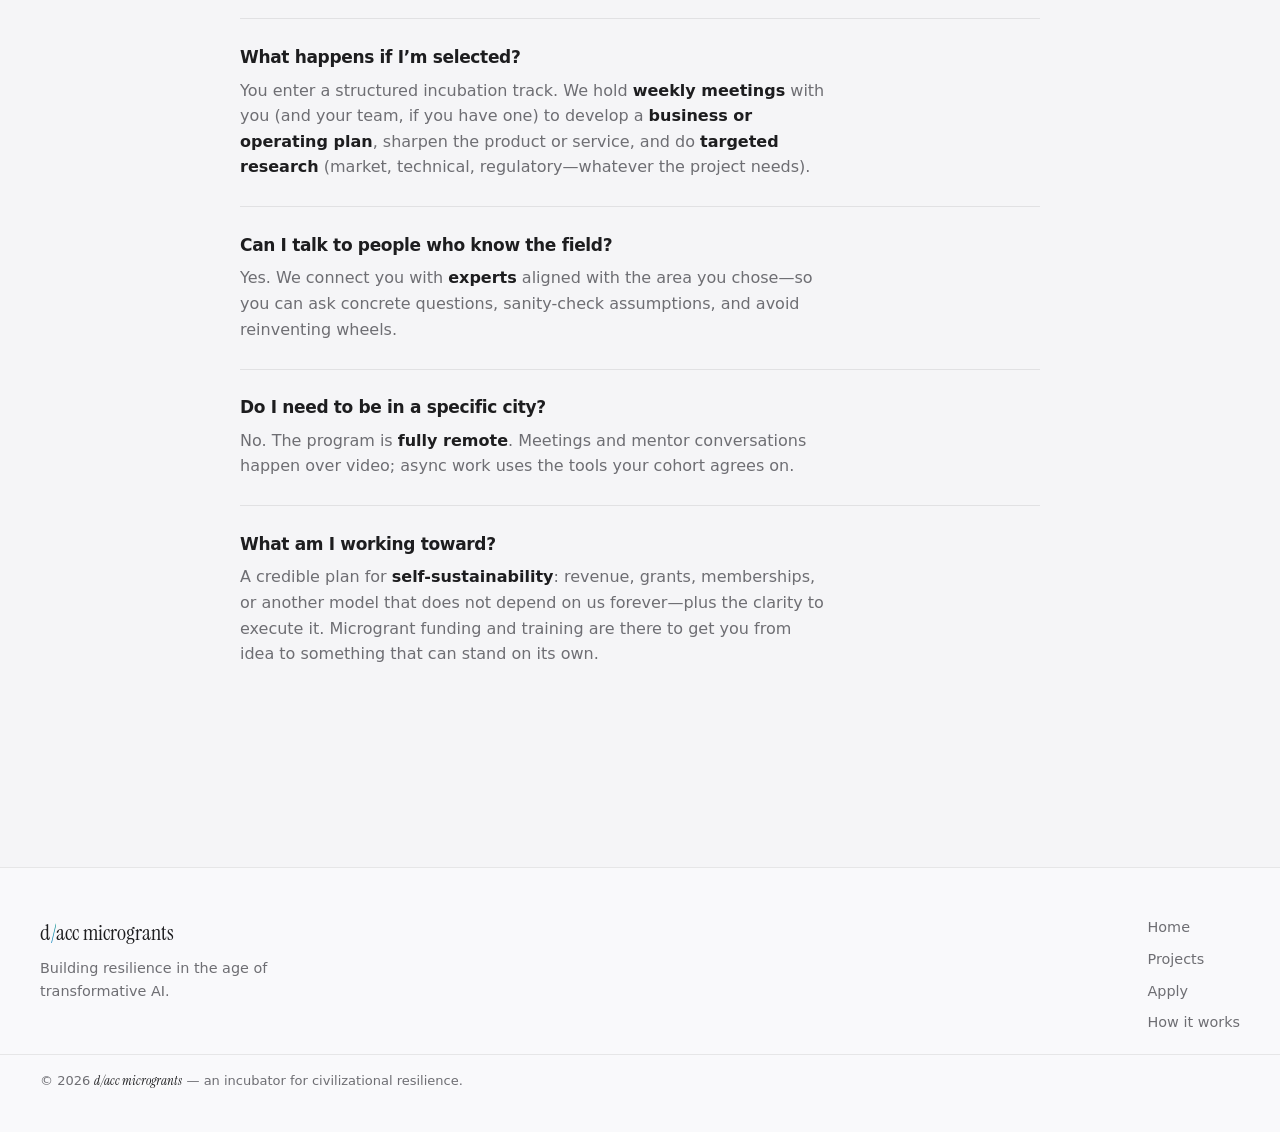
==== commit 28318de6: "Improve UX/UI: persistent header, dark mode, project search + category nav - Add a persistent glassy" ====
--- a/index.html
+++ b/index.html
@@ -5,14 +5,42 @@
   <meta name="viewport" content="width=device-width, initial-scale=1">
   <title>d/acc microgrants</title>
   <meta name="description" content="Microgrants and training for people building resilience against transformative AI—an incubator for d/acc organizations.">
+  <meta name="theme-color" content="#f5f5f7" media="(prefers-color-scheme: light)">
+  <meta name="theme-color" content="#0b0d11" media="(prefers-color-scheme: dark)">
+  <meta property="og:type" content="website">
+  <meta property="og:title" content="d/acc microgrants">
+  <meta property="og:description" content="An incubator for organizations building civilizational resilience—microgrants, training, and help turning ideas into self-sustaining ventures.">
+  <meta property="og:image" content="images/hero-solarpunk-utopia.jpg">
+  <meta name="twitter:card" content="summary_large_image">
+  <link rel="icon" href="favicon.svg" type="image/svg+xml">
   <link rel="preconnect" href="https://fonts.googleapis.com">
   <link rel="preconnect" href="https://fonts.gstatic.com" crossorigin>
-  <link href="https://fonts.googleapis.com/css2?family=Instrument+Serif:ital@0;1&family=Source+Sans+3:ital,wght@0,400;0,500;0,600;1,400&display=swap" rel="stylesheet">
+  <link href="https://fonts.googleapis.com/css2?family=Instrument+Serif:ital@0;1&display=swap" rel="stylesheet">
   <link rel="stylesheet" href="styles.css">
   <link rel="preload" as="image" href="images/hero-solarpunk-utopia.jpg" fetchpriority="high">
+  <script>(function(){try{var t=localStorage.getItem('theme');if(!t){t=matchMedia('(prefers-color-scheme: dark)').matches?'dark':'light';}document.documentElement.setAttribute('data-theme',t);}catch(e){document.documentElement.setAttribute('data-theme','light');}})();</script>
 </head>
 <body class="page-home">
-  <header class="hero-full" role="banner">
+  <a class="skip-link" href="#main">Skip to content</a>
+
+  <header class="site-bar site-bar--auto" role="banner">
+    <div class="site-bar-inner">
+      <a class="site-bar-mark" href="index.html" aria-current="page">d<span aria-hidden="true">/</span>acc<span class="site-bar-mark-light">&nbsp;microgrants</span></a>
+      <nav class="site-nav" aria-label="Primary">
+        <a href="index.html" aria-current="page">Home</a>
+        <a href="projects.html">Projects</a>
+      </nav>
+      <div class="site-bar-actions">
+        <button class="theme-toggle" type="button" aria-label="Switch to dark theme" aria-pressed="false" title="Toggle dark mode">
+          <svg class="ti ti-moon" viewBox="0 0 24 24" fill="none" stroke="currentColor" stroke-width="2" stroke-linecap="round" stroke-linejoin="round" aria-hidden="true"><path d="M21 12.79A9 9 0 1 1 11.21 3 7 7 0 0 0 21 12.79z"/></svg>
+          <svg class="ti ti-sun" viewBox="0 0 24 24" fill="none" stroke="currentColor" stroke-width="2" stroke-linecap="round" stroke-linejoin="round" aria-hidden="true"><circle cx="12" cy="12" r="4"/><path d="M12 2v2M12 20v2M4.93 4.93l1.41 1.41M17.66 17.66l1.41 1.41M2 12h2M20 12h2M4.93 19.07l1.41-1.41M17.66 6.34l1.41-1.41"/></svg>
+        </button>
+        <a class="site-cta" href="apply.html">Apply</a>
+      </div>
+    </div>
+  </header>
+
+  <header class="hero-full">
     <img
       class="hero-bg"
       src="images/hero-solarpunk-utopia.jpg"
@@ -24,12 +52,19 @@
     >
     <div class="hero-overlay" aria-hidden="true"></div>
     <div class="hero-full-inner">
-      <nav class="nav nav--hero" aria-label="Primary">
-        <a href="index.html" aria-current="page">Home</a>
-        <a href="projects.html">Projects</a>
-        <a href="apply.html">Apply</a>
-      </nav>
+      <div class="hero-top">
+        <nav class="site-nav site-nav--hero" aria-label="Primary">
+          <a href="index.html" aria-current="page">Home</a>
+          <a href="projects.html">Projects</a>
+          <a href="apply.html">Apply</a>
+        </nav>
+        <button class="theme-toggle" type="button" aria-label="Switch to dark theme" aria-pressed="false" title="Toggle dark mode">
+          <svg class="ti ti-moon" viewBox="0 0 24 24" fill="none" stroke="currentColor" stroke-width="2" stroke-linecap="round" stroke-linejoin="round" aria-hidden="true"><path d="M21 12.79A9 9 0 1 1 11.21 3 7 7 0 0 0 21 12.79z"/></svg>
+          <svg class="ti ti-sun" viewBox="0 0 24 24" fill="none" stroke="currentColor" stroke-width="2" stroke-linecap="round" stroke-linejoin="round" aria-hidden="true"><circle cx="12" cy="12" r="4"/><path d="M12 2v2M12 20v2M4.93 4.93l1.41 1.41M17.66 17.66l1.41 1.41M2 12h2M20 12h2M4.93 19.07l1.41-1.41M17.66 6.34l1.41-1.41"/></svg>
+        </button>
+      </div>
       <div class="hero-full-content">
+        <p class="hero-eyebrow"><span class="dot" aria-hidden="true"></span> Now accepting applications</p>
         <h1 class="mark" id="hero-title">d<span>/</span>acc microgrants</h1>
         <p class="tagline tagline--hero-full">An incubator for organizations building civilizational resilience—microgrants, training, and help turning ideas into self-sustaining ventures.</p>
         <div class="hero-actions">
@@ -37,15 +72,16 @@
           <a class="hero-btn hero-btn--secondary" href="projects.html">Browse projects</a>
         </div>
       </div>
+      <div class="hero-sentinel" data-bar-sentinel aria-hidden="true"></div>
     </div>
   </header>
 
-  <main class="wrap page-home-main">
-    <section>
+  <main class="wrap page-home-main" id="main">
+    <section data-reveal>
       <p class="lede">We care about the future of humanity. Transformative AI could bring extraordinary benefits—but it also creates structural risks we are not prepared for. We focus on <strong>d/acc</strong>: decentralized, defensive approaches that widen agency and reduce single points of catastrophic failure.</p>
     </section>
 
-    <section class="section-why" aria-labelledby="why-heading">
+    <section class="section-why" aria-labelledby="why-heading" data-reveal>
       <h2 id="why-heading">Why this matters</h2>
       <p>Serious analysis points to several pathways where advanced AI could destabilize societies or concentrate harm. We do not have to agree on every scenario to agree that prudence—and tooling—matter.</p>
       <ul class="risks">
@@ -72,12 +108,12 @@
       </ul>
     </section>
 
-    <section class="our-bet">
+    <section class="our-bet" data-reveal>
       <h2>Our bet</h2>
       <p>We assume there will be failures—of alignment, of control, of institutions. Waiting for perfect safety is not a strategy. We want to help create <em>tools, norms, and organizations</em> that bound the worst outcomes: redundancy, verification, public goods, and defenses that do not depend on a single guardian.</p>
     </section>
 
-    <section class="section-provide">
+    <section class="section-provide" data-reveal>
       <h2>What we provide</h2>
       <p class="section-sub">Funding, structured planning, and a cohort so your work can outlast a single grant cycle.</p>
       <div class="offer">
@@ -97,7 +133,7 @@
       <p class="inline-cta"><a href="projects.html" class="text-link">View open project areas →</a></p>
     </section>
 
-    <section aria-labelledby="faq-heading">
+    <section aria-labelledby="faq-heading" data-reveal>
       <h2 id="faq-heading">How it works</h2>
       <p class="faq-intro">Answers to common questions about the program.</p>
       <ul class="faq">
@@ -123,10 +159,28 @@
         </li>
       </ul>
     </section>
+  </main>
 
-    <footer>
-      <p><em>d/acc microgrants</em> — building resilience in the age of transformative AI.</p>
-    </footer>
-  </main>
+  <footer class="site-footer">
+    <div class="site-footer-inner">
+      <div class="site-footer-brand">
+        <span class="footer-mark">d<span>/</span>acc microgrants</span>
+        <p>Building resilience in the age of transformative AI.</p>
+      </div>
+      <nav class="site-footer-nav" aria-label="Footer">
+        <a href="index.html">Home</a>
+        <a href="projects.html">Projects</a>
+        <a href="apply.html">Apply</a>
+        <a href="index.html#faq-heading">How it works</a>
+      </nav>
+    </div>
+    <p class="site-footer-fine">© <span data-year>2026</span> <em>d/acc microgrants</em> — an incubator for civilizational resilience.</p>
+  </footer>
+
+  <button class="to-top" type="button" aria-label="Back to top">
+    <svg viewBox="0 0 24 24" fill="none" stroke="currentColor" stroke-width="2" stroke-linecap="round" stroke-linejoin="round" aria-hidden="true"><path d="M12 19V5M5 12l7-7 7 7"/></svg>
+  </button>
+
+  <script src="main.js" defer></script>
 </body>
 </html>
--- a/styles.css
+++ b/styles.css
@@ -1,22 +1,81 @@
+/* =========================================================================
+   d/acc microgrants — design system
+   Light is the default; [data-theme="dark"] supplies the dark palette.
+   Colors are driven by tokens so both themes share one set of rules.
+   ========================================================================= */
+
 :root {
   --bg: #f5f5f7;
+  --bg-rgb: 245, 245, 247;
   --bg-elevated: #ffffff;
+  --bg-elevated-rgb: 255, 255, 255;
   --text: #1d1d1f;
   --muted: #6e6e73;
   --border: rgba(0, 0, 0, 0.08);
   --border-strong: rgba(0, 0, 0, 0.12);
+
   --accent-green: #0d7d4d;
   --accent-green-mid: #12a162;
+  --accent-green-text: #0a5c3a;
   --accent-blue: #0071e3;
   --accent-blue-deep: #0058b0;
+
   --glow-green: rgba(13, 125, 77, 0.14);
   --glow-blue: rgba(0, 113, 227, 0.12);
+  --glow-bottom: rgba(0, 113, 227, 0.05);
+
+  --glass-bg: rgba(255, 255, 255, 0.55);
+  --glass-bg-hover: rgba(255, 255, 255, 0.82);
+  --glass-bg-active: rgba(255, 255, 255, 0.94);
+  --bar-bg: rgba(255, 255, 255, 0.72);
+  --field-bg: var(--bg);
+
+  --hero-shadow: 0 1px 3px rgba(255, 255, 255, 0.9), 0 2px 20px rgba(245, 245, 247, 0.8);
+
   --max: 58rem;
   --max-wide: 80rem;
+  --bar-h: 3.5rem;
+
   --radius-lg: 20px;
   --radius-md: 12px;
+  --radius-pill: 980px;
+
   --shadow-soft: 0 4px 24px rgba(0, 0, 0, 0.06);
   --shadow-card: 0 8px 40px rgba(0, 0, 0, 0.07);
+  --shadow-bar: 0 1px 0 var(--border), 0 6px 24px rgba(0, 0, 0, 0.05);
+}
+
+:root[data-theme="dark"] {
+  --bg: #0b0d11;
+  --bg-rgb: 11, 13, 17;
+  --bg-elevated: #15181e;
+  --bg-elevated-rgb: 21, 24, 30;
+  --text: #f1f3f5;
+  --muted: #9aa1ac;
+  --border: rgba(255, 255, 255, 0.10);
+  --border-strong: rgba(255, 255, 255, 0.18);
+
+  --accent-green: #34d39b;
+  --accent-green-mid: #2bbf8a;
+  --accent-green-text: #41dca3;
+  --accent-blue: #3b9dff;
+  --accent-blue-deep: #2f7fe0;
+
+  --glow-green: rgba(45, 212, 164, 0.10);
+  --glow-blue: rgba(59, 157, 255, 0.10);
+  --glow-bottom: rgba(59, 157, 255, 0.06);
+
+  --glass-bg: rgba(30, 34, 42, 0.55);
+  --glass-bg-hover: rgba(42, 48, 58, 0.85);
+  --glass-bg-active: rgba(50, 56, 68, 0.95);
+  --bar-bg: rgba(13, 16, 21, 0.72);
+  --field-bg: rgba(255, 255, 255, 0.04);
+
+  --hero-shadow: 0 1px 12px rgba(0, 0, 0, 0.6), 0 2px 30px rgba(0, 0, 0, 0.5);
+
+  --shadow-soft: 0 4px 24px rgba(0, 0, 0, 0.4);
+  --shadow-card: 0 10px 44px rgba(0, 0, 0, 0.55);
+  --shadow-bar: 0 1px 0 var(--border), 0 8px 28px rgba(0, 0, 0, 0.45);
 }
 
 * {
@@ -37,69 +96,238 @@
   background-image:
     radial-gradient(ellipse 100% 70% at 100% -10%, var(--glow-blue), transparent 55%),
     radial-gradient(ellipse 90% 50% at -5% 20%, var(--glow-green), transparent 50%),
-    radial-gradient(ellipse 60% 40% at 50% 100%, rgba(0, 113, 227, 0.05), transparent 55%);
+    radial-gradient(ellipse 60% 40% at 50% 100%, var(--glow-bottom), transparent 55%);
   background-attachment: fixed;
   -webkit-font-smoothing: antialiased;
-}
-
+  transition: background-color 0.3s ease, color 0.3s ease;
+}
+
+::selection {
+  background: var(--accent-blue);
+  color: #fff;
+}
+
+/* ---------- Layout ---------- */
 .wrap {
   max-width: min(var(--max), 100% - 2rem);
   margin: 0 auto;
   padding: clamp(2.25rem, 5vw, 4rem) clamp(1.25rem, 5vw, 4rem) clamp(4rem, 10vw, 7rem);
 }
 
+.wrap--wide {
+  max-width: min(var(--max-wide), 100% - 2rem);
+}
+
+.wrap--narrow {
+  max-width: min(40rem, 100% - 2rem);
+}
+
 .page-home-main {
   padding-top: clamp(2rem, 5vw, 3rem);
 }
 
-.wrap--wide {
-  max-width: min(var(--max-wide), 100% - 2rem);
-}
-
-.wrap--narrow {
-  max-width: min(40rem, 100% - 2rem);
-}
-
-.nav {
+/* ---------- Skip link ---------- */
+.skip-link {
+  position: fixed;
+  top: 0.75rem;
+  left: 50%;
+  transform: translate(-50%, -150%);
+  z-index: 200;
+  padding: 0.6rem 1.1rem;
+  border-radius: var(--radius-pill);
+  background: var(--accent-blue);
+  color: #fff;
+  font-size: 0.9rem;
+  font-weight: 600;
+  text-decoration: none;
+  box-shadow: var(--shadow-card);
+  transition: transform 0.2s ease;
+}
+
+.skip-link:focus {
+  transform: translate(-50%, 0);
+  outline: 2px solid #fff;
+  outline-offset: 2px;
+}
+
+/* ---------- Persistent header ---------- */
+.site-bar {
+  position: sticky;
+  top: 0;
+  z-index: 100;
+  background: var(--bar-bg);
+  -webkit-backdrop-filter: saturate(180%) blur(18px);
+  backdrop-filter: saturate(180%) blur(18px);
+  border-bottom: 1px solid var(--border);
+  box-shadow: var(--shadow-bar);
+}
+
+/* On the home page the bar floats in only after the hero is scrolled past. */
+.site-bar--auto {
+  position: fixed;
+  left: 0;
+  right: 0;
+  top: 0;
+  transform: translateY(-100%);
+  opacity: 0;
+  pointer-events: none;
+  transition: transform 0.35s ease, opacity 0.35s ease;
+}
+
+.site-bar--auto.is-visible {
+  transform: translateY(0);
+  opacity: 1;
+  pointer-events: auto;
+}
+
+.site-bar-inner {
+  display: flex;
+  align-items: center;
+  gap: 0.75rem 1rem;
+  max-width: var(--max-wide);
+  margin: 0 auto;
+  min-height: var(--bar-h);
+  padding: 0.45rem clamp(1.1rem, 5vw, 2.5rem);
+}
+
+.site-bar-mark {
+  display: inline-flex;
+  align-items: baseline;
+  gap: 0.1em;
+  margin-right: auto;
+  font-family: "Instrument Serif", Georgia, "Times New Roman", serif;
+  font-size: 1.3rem;
+  letter-spacing: 0.01em;
+  color: var(--text);
+  text-decoration: none;
+  white-space: nowrap;
+}
+
+.site-bar-mark span[aria-hidden] {
+  background: linear-gradient(125deg, var(--accent-green-mid) 0%, var(--accent-blue) 100%);
+  -webkit-background-clip: text;
+  background-clip: text;
+  -webkit-text-fill-color: transparent;
+}
+
+.site-bar-mark-light {
+  color: var(--muted);
+}
+
+.site-bar-mark:hover {
+  opacity: 0.85;
+}
+
+.site-nav {
   display: flex;
   flex-wrap: wrap;
   align-items: center;
-  gap: 0.35rem;
-  margin-bottom: clamp(2rem, 4vw, 3rem);
+  gap: 0.25rem;
   font-size: 0.9375rem;
   font-weight: 500;
 }
 
-.nav a {
+.site-nav a {
   color: var(--muted);
   text-decoration: none;
-  padding: 0.45rem 1rem;
-  border-radius: 999px;
-  transition: color 0.2s ease, background 0.2s ease, box-shadow 0.2s ease;
-}
-
-.nav a:hover {
-  color: var(--text);
-  background: rgba(255, 255, 255, 0.65);
-}
-
-.nav a[aria-current="page"] {
-  color: var(--text);
-  background: var(--bg-elevated);
-  box-shadow: var(--shadow-soft);
-}
-
-.nav a:focus-visible {
+  padding: 0.4rem 0.85rem;
+  border-radius: var(--radius-pill);
+  transition: color 0.2s ease, background 0.2s ease;
+}
+
+.site-nav a:hover {
+  color: var(--text);
+  background: var(--glass-bg-hover);
+}
+
+.site-nav a[aria-current="page"] {
+  color: var(--text);
+  background: var(--glass-bg-active);
+}
+
+.site-nav a:focus-visible,
+.site-bar-mark:focus-visible {
   outline: 2px solid var(--accent-blue);
   outline-offset: 3px;
-}
-
-.site-header {
-  margin-bottom: clamp(2.5rem, 5vw, 4rem);
-  padding-bottom: clamp(2rem, 4vw, 3rem);
-  border-bottom: 1px solid var(--border);
-}
-
+  border-radius: var(--radius-pill);
+}
+
+.site-bar-actions {
+  display: flex;
+  align-items: center;
+  gap: 0.5rem;
+}
+
+.site-cta {
+  display: inline-flex;
+  align-items: center;
+  padding: 0.42rem 1.05rem;
+  font-size: 0.9rem;
+  font-weight: 600;
+  color: #fff;
+  background: linear-gradient(135deg, var(--accent-blue) 0%, var(--accent-blue-deep) 100%);
+  border-radius: var(--radius-pill);
+  text-decoration: none;
+  box-shadow: 0 2px 12px rgba(0, 113, 227, 0.28);
+  transition: transform 0.2s ease, box-shadow 0.2s ease, filter 0.2s ease;
+}
+
+.site-cta:hover {
+  filter: brightness(1.05);
+  transform: translateY(-1px);
+  box-shadow: 0 4px 18px rgba(0, 113, 227, 0.36);
+}
+
+.site-cta:focus-visible {
+  outline: 2px solid var(--accent-blue);
+  outline-offset: 3px;
+}
+
+/* ---------- Theme toggle ---------- */
+.theme-toggle {
+  display: inline-flex;
+  align-items: center;
+  justify-content: center;
+  width: 2.25rem;
+  height: 2.25rem;
+  padding: 0;
+  color: var(--text);
+  background: var(--glass-bg);
+  border: 1px solid var(--border-strong);
+  border-radius: 50%;
+  cursor: pointer;
+  transition: background 0.2s ease, color 0.2s ease, transform 0.2s ease, border-color 0.2s ease;
+}
+
+.theme-toggle:hover {
+  background: var(--glass-bg-hover);
+  color: var(--accent-blue);
+  transform: translateY(-1px);
+}
+
+.theme-toggle:focus-visible {
+  outline: 2px solid var(--accent-blue);
+  outline-offset: 3px;
+}
+
+.theme-toggle svg {
+  width: 1.15rem;
+  height: 1.15rem;
+}
+
+.theme-toggle .ti-sun {
+  display: none;
+}
+
+:root[data-theme="dark"] .theme-toggle .ti-sun {
+  display: block;
+}
+
+:root[data-theme="dark"] .theme-toggle .ti-moon {
+  display: none;
+}
+
+/* ---------- Hero (home) ---------- */
 .hero-full {
   position: relative;
   width: 100%;
@@ -125,12 +353,16 @@
   pointer-events: none;
   background: linear-gradient(
     180deg,
-    rgba(245, 245, 247, 0.2) 0%,
-    rgba(245, 245, 247, 0.35) 28%,
-    rgba(245, 245, 247, 0.65) 55%,
-    rgba(245, 245, 247, 0.92) 82%,
+    rgba(var(--bg-rgb), 0.2) 0%,
+    rgba(var(--bg-rgb), 0.35) 28%,
+    rgba(var(--bg-rgb), 0.65) 55%,
+    rgba(var(--bg-rgb), 0.92) 82%,
     var(--bg) 100%
   );
+}
+
+:root[data-theme="dark"] .hero-bg {
+  filter: brightness(0.82) saturate(1.05);
 }
 
 .hero-full-inner {
@@ -145,23 +377,40 @@
   padding: clamp(1.25rem, 3vw, 2rem) clamp(1.25rem, 5vw, 4rem) clamp(2rem, 6vh, 4rem);
 }
 
-.nav--hero {
-  margin-bottom: 0;
-}
-
-.hero-full .nav a {
+.hero-top {
+  display: flex;
+  align-items: center;
+  justify-content: space-between;
+  gap: 1rem;
+}
+
+.site-nav--hero a,
+.hero-top .theme-toggle {
   background: rgba(255, 255, 255, 0.55);
+  -webkit-backdrop-filter: blur(10px);
   backdrop-filter: blur(10px);
-  -webkit-backdrop-filter: blur(10px);
-}
-
-.hero-full .nav a:hover {
+}
+
+:root[data-theme="dark"] .site-nav--hero a,
+:root[data-theme="dark"] .hero-top .theme-toggle {
+  background: rgba(20, 24, 30, 0.5);
+}
+
+.site-nav--hero a:hover {
   background: rgba(255, 255, 255, 0.82);
 }
 
-.hero-full .nav a[aria-current="page"] {
+:root[data-theme="dark"] .site-nav--hero a:hover {
+  background: rgba(36, 42, 52, 0.85);
+}
+
+.site-nav--hero a[aria-current="page"] {
   background: rgba(255, 255, 255, 0.94);
-  box-shadow: 0 2px 12px rgba(0, 0, 0, 0.08);
+  color: var(--text);
+}
+
+:root[data-theme="dark"] .site-nav--hero a[aria-current="page"] {
+  background: rgba(44, 50, 62, 0.95);
 }
 
 .hero-full-content {
@@ -170,8 +419,31 @@
   max-width: 40rem;
 }
 
+.hero-eyebrow {
+  display: inline-flex;
+  align-items: center;
+  gap: 0.5rem;
+  margin: 0 0 1.1rem;
+  padding: 0.32rem 0.85rem 0.32rem 0.7rem;
+  font-size: 0.8125rem;
+  font-weight: 600;
+  letter-spacing: 0.01em;
+  color: var(--accent-green-text);
+  background: var(--glass-bg-active);
+  border: 1px solid var(--border);
+  border-radius: var(--radius-pill);
+  box-shadow: var(--shadow-soft);
+}
+
+.hero-eyebrow .dot {
+  width: 0.5rem;
+  height: 0.5rem;
+  border-radius: 50%;
+  background: linear-gradient(135deg, var(--accent-green-mid), var(--accent-blue));
+}
+
 .hero-full .mark {
-  text-shadow: 0 1px 3px rgba(255, 255, 255, 0.9), 0 2px 20px rgba(245, 245, 247, 0.8);
+  text-shadow: var(--hero-shadow);
 }
 
 .hero-actions {
@@ -185,13 +457,13 @@
   display: inline-flex;
   align-items: center;
   justify-content: center;
-  padding: 0.58rem 1.35rem;
+  padding: 0.6rem 1.4rem;
   font-size: 0.9375rem;
   font-weight: 600;
   font-family: inherit;
-  border-radius: 980px;
+  border-radius: var(--radius-pill);
   text-decoration: none;
-  transition: transform 0.2s ease, box-shadow 0.2s ease, filter 0.2s ease, border-color 0.2s ease, background 0.2s ease;
+  transition: transform 0.2s ease, box-shadow 0.2s ease, filter 0.2s ease, border-color 0.2s ease, background 0.2s ease, color 0.2s ease;
 }
 
 .hero-btn--primary {
@@ -217,6 +489,7 @@
 .hero-btn--secondary:hover {
   border-color: var(--accent-green-mid);
   color: var(--accent-green);
+  transform: translateY(-1px);
 }
 
 .hero-btn:focus-visible {
@@ -224,6 +497,27 @@
   outline-offset: 3px;
 }
 
+.hero-sentinel {
+  height: 1px;
+  width: 1px;
+}
+
+/* ---------- Page header (interior pages) ---------- */
+.page-head {
+  padding: clamp(2.5rem, 6vw, 4.5rem) 0 clamp(1.75rem, 4vw, 2.75rem);
+  margin-bottom: clamp(1.5rem, 3vw, 2.5rem);
+  border-bottom: 1px solid var(--border);
+}
+
+.page-head .mark {
+  margin-bottom: 0.5rem;
+}
+
+.page-head .tagline {
+  color: var(--muted);
+}
+
+/* ---------- Type ---------- */
 .mark {
   font-family: "Instrument Serif", Georgia, "Times New Roman", serif;
   font-size: clamp(3rem, 8.5vw, 4.75rem);
@@ -234,6 +528,10 @@
   font-feature-settings: "kern" 1;
 }
 
+.page-head .mark {
+  font-size: clamp(2.4rem, 6vw, 3.5rem);
+}
+
 .mark a {
   color: inherit;
   text-decoration: none;
@@ -252,7 +550,8 @@
 }
 
 @supports not (background-clip: text) {
-  .mark span {
+  .mark span,
+  .site-bar-mark span[aria-hidden] {
     -webkit-text-fill-color: var(--accent-blue);
     color: var(--accent-blue);
   }
@@ -273,7 +572,7 @@
   font-size: clamp(1.1rem, 2.4vw, 1.32rem);
   line-height: 1.5;
   letter-spacing: -0.015em;
-  text-shadow: 0 1px 2px rgba(255, 255, 255, 0.95), 0 0 24px rgba(245, 245, 247, 0.9);
+  text-shadow: var(--hero-shadow);
 }
 
 section {
@@ -293,12 +592,436 @@
   letter-spacing: -0.02em;
 }
 
+p {
+  margin: 0 0 1rem;
+  color: var(--muted);
+  max-width: 62ch;
+}
+
+p:last-child {
+  margin-bottom: 0;
+}
+
+.lede {
+  font-size: clamp(1.2rem, 2.5vw, 1.45rem);
+  color: var(--text);
+  line-height: 1.55;
+  max-width: 52ch;
+  letter-spacing: -0.02em;
+}
+
+.lede strong {
+  color: var(--text);
+  font-weight: 600;
+}
+
+.our-bet em {
+  color: var(--text);
+  font-style: normal;
+  font-weight: 500;
+}
+
+.text-link {
+  color: var(--accent-blue);
+  text-decoration: none;
+  font-weight: 500;
+  border-bottom: 1px solid transparent;
+  transition: border-color 0.15s ease, color 0.15s ease;
+}
+
+.text-link:hover {
+  border-bottom-color: var(--accent-blue);
+}
+
+.text-link:focus-visible {
+  outline: 2px solid var(--accent-blue);
+  outline-offset: 3px;
+  border-radius: 2px;
+}
+
+.inline-cta .text-link {
+  font-weight: 600;
+}
+
+.inline-cta {
+  margin-top: 1.75rem;
+  max-width: none;
+}
+
+/* ---------- "Why this matters" ---------- */
+.section-why {
+  margin-left: calc(-1 * clamp(1.25rem, 5vw, 4rem));
+  margin-right: calc(-1 * clamp(1.25rem, 5vw, 4rem));
+  padding: clamp(1.75rem, 4vw, 2.75rem) clamp(1.25rem, 5vw, 4rem);
+  border-radius: var(--radius-lg);
+  background:
+    linear-gradient(145deg, rgba(0, 113, 227, 0.10) 0%, rgba(18, 161, 98, 0.08) 48%, rgba(0, 113, 227, 0.06) 100%);
+  border: 1px solid rgba(0, 113, 227, 0.16);
+  box-shadow: 0 8px 32px rgba(13, 125, 77, 0.07), inset 0 1px 0 rgba(255, 255, 255, 0.4);
+}
+
+:root[data-theme="dark"] .section-why {
+  background:
+    linear-gradient(145deg, rgba(59, 157, 255, 0.12) 0%, rgba(45, 212, 164, 0.09) 48%, rgba(59, 157, 255, 0.06) 100%);
+  border-color: rgba(59, 157, 255, 0.2);
+  box-shadow: 0 8px 32px rgba(0, 0, 0, 0.35), inset 0 1px 0 rgba(255, 255, 255, 0.05);
+}
+
+.section-why > h2 {
+  color: var(--accent-green-text);
+  margin-bottom: 0.65rem;
+}
+
+.section-why > p {
+  color: var(--text);
+  max-width: 58ch;
+}
+
+ul.risks {
+  list-style: none;
+  margin: 1.5rem 0 0;
+  padding: 0;
+}
+
+ul.risks li {
+  margin: 0;
+  padding: 1.75rem 0;
+  color: var(--muted);
+  border-bottom: 1px solid var(--border);
+}
+
+.section-why ul.risks li {
+  border-bottom-color: rgba(0, 113, 227, 0.16);
+}
+
+:root[data-theme="dark"] .section-why ul.risks li {
+  border-bottom-color: rgba(255, 255, 255, 0.1);
+}
+
+ul.risks li:first-child {
+  padding-top: 0;
+}
+
+ul.risks li:last-child {
+  border-bottom: none;
+  padding-bottom: 0;
+}
+
+ul.risks strong {
+  display: block;
+  font-weight: 600;
+  font-size: 1.0625rem;
+  color: var(--text);
+  margin-bottom: 0.4rem;
+  letter-spacing: -0.02em;
+}
+
+ul.risks a {
+  color: var(--accent-blue);
+  text-decoration: none;
+  font-weight: 500;
+  border-bottom: 1px solid transparent;
+  transition: border-color 0.15s ease, color 0.15s ease;
+}
+
+ul.risks a:hover {
+  border-bottom-color: var(--accent-blue);
+}
+
+ul.risks a:focus-visible {
+  outline: 2px solid var(--accent-blue);
+  outline-offset: 3px;
+  border-radius: 2px;
+}
+
+/* ---------- "What we provide" ---------- */
+.section-provide > h2 {
+  margin-bottom: 0.5rem;
+}
+
+.section-provide .section-sub {
+  margin: 0 0 1.75rem;
+  color: var(--muted);
+  max-width: 48ch;
+}
+
+.offer {
+  display: grid;
+  gap: 1.25rem;
+  grid-template-columns: 1fr;
+}
+
+@media (min-width: 720px) {
+  .offer {
+    grid-template-columns: repeat(3, 1fr);
+  }
+}
+
+.offer article {
+  padding: 1.6rem 1.5rem;
+  border-radius: var(--radius-lg);
+  background: var(--bg-elevated);
+  border: 1px solid var(--border);
+  box-shadow: var(--shadow-soft);
+  position: relative;
+  overflow: hidden;
+  transition: transform 0.25s ease, box-shadow 0.25s ease, border-color 0.25s ease;
+}
+
+.offer article:hover {
+  transform: translateY(-2px);
+  box-shadow: var(--shadow-card);
+  border-color: var(--border-strong);
+}
+
+.offer article::before {
+  content: "";
+  position: absolute;
+  top: 0;
+  left: 0;
+  right: 0;
+  height: 3px;
+  border-radius: var(--radius-lg) var(--radius-lg) 0 0;
+  opacity: 0.9;
+}
+
+.offer article:nth-child(1)::before {
+  background: linear-gradient(90deg, var(--accent-green-mid), var(--accent-green));
+}
+
+.offer article:nth-child(2)::before {
+  background: linear-gradient(90deg, var(--accent-blue), #5ac8fa);
+}
+
+.offer article:nth-child(3)::before {
+  background: linear-gradient(90deg, var(--accent-green-mid), var(--accent-blue));
+}
+
+.offer h3 {
+  margin: 0 0 0.5rem;
+  font-size: 1.0625rem;
+  font-weight: 600;
+  color: var(--text);
+  letter-spacing: -0.02em;
+}
+
+.offer p {
+  margin: 0;
+  font-size: 0.98rem;
+  max-width: none;
+}
+
+/* ---------- FAQ ---------- */
+.faq {
+  margin: 0;
+  padding: 0;
+  list-style: none;
+}
+
+.faq-intro {
+  margin: 0 0 0.25rem;
+  color: var(--muted);
+  max-width: 48ch;
+}
+
+.faq-item {
+  margin: 0;
+  padding: 1.65rem 0;
+  border-bottom: 1px solid var(--border);
+}
+
+.faq-item:first-child {
+  padding-top: 0.25rem;
+}
+
+.faq-item:last-child {
+  border-bottom: none;
+  padding-bottom: 0;
+}
+
+.faq-item h3 {
+  margin: 0 0 0.55rem;
+  font-size: 1.0625rem;
+  font-weight: 600;
+  color: var(--text);
+  line-height: 1.35;
+  letter-spacing: -0.02em;
+}
+
+.faq-item p {
+  margin: 0;
+  font-size: 1rem;
+  color: var(--muted);
+  max-width: 58ch;
+  line-height: 1.6;
+}
+
+.faq-item strong {
+  color: var(--text);
+  font-weight: 600;
+}
+
+/* ---------- Projects ---------- */
+.page-intro {
+  margin-bottom: clamp(2rem, 4vw, 3rem);
+}
+
+.page-intro p {
+  margin: 0;
+  font-size: 1.125rem;
+  color: var(--muted);
+  max-width: 48ch;
+  line-height: 1.55;
+}
+
+/* Sticky toolbar: search + category jump-nav */
+.projects-toolbar {
+  position: sticky;
+  top: calc(var(--bar-h) - 1px);
+  z-index: 60;
+  margin: 0 0 clamp(2rem, 4vw, 3rem);
+  padding: 0.75rem 0;
+  background: var(--bar-bg);
+  -webkit-backdrop-filter: saturate(180%) blur(16px);
+  backdrop-filter: saturate(180%) blur(16px);
+  border-bottom: 1px solid var(--border);
+}
+
+.toolbar-row {
+  display: flex;
+  align-items: center;
+  gap: 0.75rem 1rem;
+  flex-wrap: wrap;
+}
+
+.proj-search {
+  position: relative;
+  flex: 1 1 16rem;
+  min-width: 0;
+  display: flex;
+  align-items: center;
+}
+
+.proj-search .search-icon {
+  position: absolute;
+  left: 0.85rem;
+  width: 1.05rem;
+  height: 1.05rem;
+  color: var(--muted);
+  pointer-events: none;
+}
+
+#project-search {
+  width: 100%;
+  padding: 0.6rem 2.4rem 0.6rem 2.5rem;
+  font-family: inherit;
+  font-size: 0.95rem;
+  color: var(--text);
+  background: var(--bg-elevated);
+  border: 1px solid var(--border-strong);
+  border-radius: var(--radius-pill);
+  box-shadow: var(--shadow-soft);
+  transition: border-color 0.2s ease, box-shadow 0.2s ease;
+}
+
+#project-search::placeholder {
+  color: var(--muted);
+}
+
+#project-search:focus {
+  outline: none;
+  border-color: var(--accent-blue);
+  box-shadow: 0 0 0 3px rgba(0, 113, 227, 0.18);
+}
+
+.search-clear {
+  position: absolute;
+  right: 0.5rem;
+  display: inline-flex;
+  align-items: center;
+  justify-content: center;
+  width: 1.6rem;
+  height: 1.6rem;
+  padding: 0;
+  color: var(--muted);
+  background: transparent;
+  border: none;
+  border-radius: 50%;
+  cursor: pointer;
+  transition: background 0.15s ease, color 0.15s ease;
+}
+
+.search-clear:hover {
+  background: var(--glass-bg-hover);
+  color: var(--text);
+}
+
+.search-clear svg {
+  width: 1rem;
+  height: 1rem;
+}
+
+.result-count {
+  font-size: 0.85rem;
+  color: var(--muted);
+  white-space: nowrap;
+}
+
+.section-nav {
+  display: flex;
+  gap: 0.4rem;
+  overflow-x: auto;
+  scrollbar-width: none;
+  margin-top: 0.7rem;
+  padding-bottom: 0.15rem;
+  -webkit-overflow-scrolling: touch;
+}
+
+.section-nav::-webkit-scrollbar {
+  display: none;
+}
+
+.section-nav a {
+  flex: 0 0 auto;
+  padding: 0.4rem 0.9rem;
+  font-size: 0.875rem;
+  font-weight: 500;
+  color: var(--muted);
+  text-decoration: none;
+  white-space: nowrap;
+  background: var(--bg-elevated);
+  border: 1px solid var(--border);
+  border-radius: var(--radius-pill);
+  transition: color 0.2s ease, background 0.2s ease, border-color 0.2s ease;
+}
+
+.section-nav a:hover {
+  color: var(--text);
+  border-color: var(--border-strong);
+}
+
+.section-nav a.is-active {
+  color: #fff;
+  background: linear-gradient(135deg, var(--accent-blue) 0%, var(--accent-blue-deep) 100%);
+  border-color: transparent;
+}
+
+.section-nav a:focus-visible {
+  outline: 2px solid var(--accent-blue);
+  outline-offset: 2px;
+}
+
 .project-area {
   margin-bottom: clamp(3rem, 5vw, 4.5rem);
+  scroll-margin-top: calc(var(--bar-h) + 7rem);
 }
 
 .project-area:last-of-type {
   margin-bottom: 0;
+}
+
+.project-area.is-hidden {
+  display: none;
 }
 
 .project-area > p {
@@ -343,10 +1066,14 @@
   transition: box-shadow 0.25s ease, border-color 0.25s ease, transform 0.25s ease;
 }
 
+.project-card[hidden] {
+  display: none;
+}
+
 .project-card:hover {
   box-shadow: var(--shadow-card);
   border-color: var(--border-strong);
-  transform: translateY(-2px);
+  transform: translateY(-3px);
 }
 
 .project-card h3 {
@@ -367,7 +1094,9 @@
 }
 
 .apply-btn {
-  display: inline-block;
+  display: inline-flex;
+  align-items: center;
+  gap: 0.4rem;
   align-self: flex-start;
   margin-top: 0.15rem;
   padding: 0.6rem 1.2rem;
@@ -377,236 +1106,51 @@
   color: #fff;
   background: linear-gradient(135deg, var(--accent-blue) 0%, var(--accent-blue-deep) 100%);
   border: none;
-  border-radius: 980px;
+  border-radius: var(--radius-pill);
   text-decoration: none;
   cursor: pointer;
   box-shadow: 0 2px 12px rgba(0, 113, 227, 0.28);
   transition: transform 0.2s ease, box-shadow 0.2s ease, filter 0.2s ease;
 }
 
+.project-card .apply-btn::after,
+.projects-open-cta .apply-btn::after {
+  content: "\2192";
+  margin-left: 0.1rem;
+  transition: transform 0.2s ease;
+}
+
 .apply-btn:hover {
   filter: brightness(1.05);
   box-shadow: 0 4px 20px rgba(0, 113, 227, 0.35);
   transform: translateY(-1px);
 }
 
+.project-card .apply-btn:hover::after,
+.projects-open-cta .apply-btn:hover::after {
+  transform: translateX(3px);
+}
+
 .apply-btn:focus-visible {
   outline: 2px solid var(--accent-green-mid);
   outline-offset: 3px;
 }
 
-p {
-  margin: 0 0 1rem;
-  color: var(--muted);
-  max-width: 62ch;
-}
-
-p:last-child {
-  margin-bottom: 0;
-}
-
-.lede {
-  font-size: clamp(1.2rem, 2.5vw, 1.45rem);
-  color: var(--text);
-  line-height: 1.55;
-  max-width: 52ch;
-  letter-spacing: -0.02em;
-}
-
-.lede strong {
-  color: var(--text);
-  font-weight: 600;
-}
-
-.our-bet em {
-  color: var(--text);
-  font-style: normal;
-  font-weight: 500;
-}
-
-.section-why {
-  margin-left: calc(-1 * clamp(1.25rem, 5vw, 4rem));
-  margin-right: calc(-1 * clamp(1.25rem, 5vw, 4rem));
-  padding: clamp(1.75rem, 4vw, 2.75rem) clamp(1.25rem, 5vw, 4rem);
+.no-results {
+  margin: 0 0 clamp(3rem, 5vw, 4.5rem);
+  padding: 2.5rem 1.5rem;
+  text-align: center;
+  color: var(--muted);
+  background: var(--bg-elevated);
+  border: 1px dashed var(--border-strong);
   border-radius: var(--radius-lg);
-  background: linear-gradient(
-    145deg,
-    rgba(224, 242, 254, 0.75) 0%,
-    rgba(220, 252, 231, 0.65) 48%,
-    rgba(239, 246, 255, 0.85) 100%
-  );
-  border: 1px solid rgba(0, 113, 227, 0.14);
-  box-shadow: 0 8px 32px rgba(13, 125, 77, 0.07), inset 0 1px 0 rgba(255, 255, 255, 0.65);
-}
-
-.section-why > h2 {
-  color: #0a5c3a;
-  margin-bottom: 0.65rem;
-}
-
-.section-why > p {
-  color: #3d4f5c;
-  max-width: 58ch;
-}
-
-ul.risks {
-  list-style: none;
-  margin: 1.5rem 0 0;
-  padding: 0;
-}
-
-ul.risks li {
-  margin: 0;
-  padding: 1.75rem 0;
-  background: none;
-  border: none;
-  border-radius: 0;
-  border-bottom: 1px solid var(--border);
-}
-
-.section-why ul.risks li {
-  border-bottom-color: rgba(0, 113, 227, 0.14);
-}
-
-.section-why ul.risks strong {
-  color: #134e4a;
-}
-
-.section-why ul.risks li {
-  color: #3d5348;
-}
-
-ul.risks li:first-child {
-  padding-top: 0;
-}
-
-ul.risks li:last-child {
-  border-bottom: none;
-  padding-bottom: 0;
-}
-
-ul.risks strong {
-  display: block;
-  font-weight: 600;
-  font-size: 1.0625rem;
-  color: var(--text);
-  margin-bottom: 0.4rem;
-  letter-spacing: -0.02em;
-}
-
-ul.risks a {
-  color: var(--accent-blue);
-  text-decoration: none;
-  font-weight: 500;
-  border-bottom: 1px solid transparent;
-  transition: border-color 0.15s ease, color 0.15s ease;
-}
-
-ul.risks a:hover {
-  border-bottom-color: var(--accent-blue);
-}
-
-ul.risks a:focus-visible {
-  outline: 2px solid var(--accent-blue);
-  outline-offset: 3px;
-  border-radius: 2px;
-}
-
-.section-provide > h2 {
-  margin-bottom: 0.5rem;
-}
-
-.section-provide .section-sub {
-  margin: 0 0 1.75rem;
-  color: var(--muted);
-  max-width: 48ch;
-}
-
-.offer {
-  display: grid;
-  gap: 1.25rem;
-  grid-template-columns: 1fr;
-}
-
-@media (min-width: 720px) {
-  .offer {
-    grid-template-columns: repeat(3, 1fr);
-  }
-}
-
-.offer article {
-  padding: 1.6rem 1.5rem;
-  border-radius: var(--radius-lg);
-  background: var(--bg-elevated);
-  border: 1px solid var(--border);
-  box-shadow: var(--shadow-soft);
-  position: relative;
-  overflow: hidden;
-}
-
-.offer article::before {
-  content: "";
-  position: absolute;
-  top: 0;
-  left: 0;
-  right: 0;
-  height: 3px;
-  border-radius: var(--radius-lg) var(--radius-lg) 0 0;
-  opacity: 0.9;
-}
-
-.offer article:nth-child(1)::before {
-  background: linear-gradient(90deg, var(--accent-green-mid), var(--accent-green));
-}
-
-.offer article:nth-child(2)::before {
-  background: linear-gradient(90deg, var(--accent-blue), #5ac8fa);
-}
-
-.offer article:nth-child(3)::before {
-  background: linear-gradient(90deg, var(--accent-green-mid), var(--accent-blue));
-}
-
-.offer h3 {
-  margin: 0 0 0.5rem;
-  font-size: 1.0625rem;
-  font-weight: 600;
-  color: var(--text);
-  letter-spacing: -0.02em;
-}
-
-.offer p {
-  margin: 0;
-  font-size: 0.98rem;
-  max-width: none;
-}
-
-footer {
-  margin-top: clamp(3.5rem, 7vw, 5.5rem);
-  padding-top: 2rem;
-  border-top: 1px solid var(--border);
-  font-size: 0.9375rem;
-  color: var(--muted);
-}
-
-footer em {
-  font-family: "Instrument Serif", Georgia, serif;
-  font-style: italic;
-  color: var(--text);
-}
-
-.page-intro {
-  margin-bottom: clamp(2.5rem, 4vw, 3.5rem);
-}
-
-.page-intro p {
-  margin: 0;
-  font-size: 1.125rem;
-  color: var(--muted);
-  max-width: 48ch;
-  line-height: 1.55;
-}
-
+}
+
+.no-results strong {
+  color: var(--text);
+}
+
+/* Open call */
 .projects-open-call {
   margin-top: clamp(2.5rem, 5vw, 4rem);
   padding: clamp(1.5rem, 3vw, 2.25rem) clamp(1.35rem, 3vw, 2rem);
@@ -652,94 +1196,15 @@
 }
 
 .projects-open-cta .apply-btn {
-  display: inline-block;
+  display: inline-flex;
   width: auto;
 }
 
-.text-link {
-  color: var(--accent-blue);
-  text-decoration: none;
-  font-weight: 500;
-  border-bottom: 1px solid transparent;
-  transition: border-color 0.15s ease, color 0.15s ease;
-}
-
-.text-link:hover {
-  border-bottom-color: var(--accent-blue);
-}
-
-.text-link:focus-visible {
-  outline: 2px solid var(--accent-blue);
-  outline-offset: 3px;
-  border-radius: 2px;
-}
-
-.inline-cta .text-link {
-  font-weight: 600;
-}
-
-.inline-cta {
-  margin-top: 1.75rem;
-  max-width: none;
-}
-
-.faq {
-  margin: 0;
-  padding: 0;
-  list-style: none;
-}
-
-.faq-item {
-  margin: 0;
-  padding: 1.65rem 0;
-  background: none;
-  border: none;
-  border-radius: 0;
-  border-bottom: 1px solid var(--border);
-}
-
-.faq-item:first-child {
-  padding-top: 0.25rem;
-}
-
-.faq-item:last-child {
-  border-bottom: none;
-  padding-bottom: 0;
-}
-
-.faq-item h3 {
-  margin: 0 0 0.55rem;
-  font-family: system-ui, -apple-system, BlinkMacSystemFont, "Segoe UI", sans-serif;
-  font-size: 1.0625rem;
-  font-weight: 600;
-  color: var(--text);
-  line-height: 1.35;
-  letter-spacing: -0.02em;
-}
-
-.faq-item p {
-  margin: 0;
-  font-size: 1rem;
-  color: var(--muted);
-  max-width: 58ch;
-  line-height: 1.6;
-}
-
-.faq-item strong {
-  color: var(--text);
-  font-weight: 600;
-}
-
-.faq-intro {
-  margin: 0 0 0.25rem;
-  color: var(--muted);
-  max-width: 48ch;
-}
-
+/* ---------- Apply form ---------- */
 .apply-lead {
-  margin: 0 0 0.35rem;
-  font-size: 0.9375rem;
-  font-weight: 500;
+  margin: 0 0 0.5rem;
+  font-size: 0.8125rem;
+  font-weight: 600;
   color: var(--muted);
   text-transform: uppercase;
   letter-spacing: 0.06em;
@@ -748,12 +1213,36 @@
 
 .apply-project {
   margin: 0 0 2rem;
-  font-size: clamp(1.25rem, 3vw, 1.5rem);
-  font-weight: 600;
-  color: var(--text);
-  letter-spacing: -0.02em;
+  max-width: none;
+}
+
+.apply-project-chip {
+  display: inline-flex;
+  align-items: center;
+  gap: 0.6rem;
+  padding: 0.55rem 1.1rem;
+  font-size: clamp(1.05rem, 2.5vw, 1.2rem);
+  font-weight: 600;
+  color: var(--text);
+  letter-spacing: -0.01em;
   line-height: 1.35;
-  max-width: none;
+  background:
+    linear-gradient(135deg, rgba(0, 113, 227, 0.1), rgba(18, 161, 98, 0.08));
+  border: 1px solid var(--border-strong);
+  border-radius: var(--radius-md);
+}
+
+:root[data-theme="dark"] .apply-project-chip {
+  background: linear-gradient(135deg, rgba(59, 157, 255, 0.14), rgba(45, 212, 164, 0.1));
+}
+
+.apply-project-chip::before {
+  content: "";
+  flex: 0 0 auto;
+  width: 0.55rem;
+  height: 0.55rem;
+  border-radius: 50%;
+  background: linear-gradient(135deg, var(--accent-green-mid), var(--accent-blue));
 }
 
 .apply-form {
@@ -765,6 +1254,21 @@
   box-shadow: var(--shadow-soft);
 }
 
+.form-section-label {
+  margin: 0 0 1.1rem;
+  padding-bottom: 0.6rem;
+  font-size: 0.8125rem;
+  font-weight: 600;
+  text-transform: uppercase;
+  letter-spacing: 0.06em;
+  color: var(--muted);
+  border-bottom: 1px solid var(--border);
+}
+
+.form-section-label:not(:first-child) {
+  margin-top: 2rem;
+}
+
 .form-field {
   margin-bottom: 1.35rem;
 }
@@ -791,15 +1295,20 @@
 .form-textarea {
   width: 100%;
   margin: 0;
-  padding: 0.65rem 0.85rem;
+  padding: 0.7rem 0.9rem;
   font-family: inherit;
   font-size: 1rem;
   line-height: 1.45;
   color: var(--text);
-  background: var(--bg);
+  background: var(--field-bg);
   border: 1px solid var(--border-strong);
   border-radius: var(--radius-md);
   transition: border-color 0.2s ease, box-shadow 0.2s ease;
+}
+
+.form-input::placeholder,
+.form-textarea::placeholder {
+  color: var(--muted);
 }
 
 .form-input:focus,
@@ -817,6 +1326,25 @@
 .form-file {
   padding: 0.5rem;
   cursor: pointer;
+}
+
+.form-file::file-selector-button {
+  margin-right: 0.85rem;
+  padding: 0.45rem 0.95rem;
+  font-family: inherit;
+  font-size: 0.875rem;
+  font-weight: 600;
+  color: var(--text);
+  background: var(--bg-elevated);
+  border: 1px solid var(--border-strong);
+  border-radius: var(--radius-pill);
+  cursor: pointer;
+  transition: border-color 0.2s ease, color 0.2s ease;
+}
+
+.form-file::file-selector-button:hover {
+  border-color: var(--accent-blue);
+  color: var(--accent-blue);
 }
 
 .form-hint {
@@ -843,9 +1371,9 @@
 
 .form-submit {
   width: 100%;
-  text-align: center;
-  padding-top: 0.75rem;
-  padding-bottom: 0.75rem;
+  justify-content: center;
+  padding-top: 0.8rem;
+  padding-bottom: 0.8rem;
   font-size: 1rem;
 }
 
@@ -857,12 +1385,222 @@
   max-width: none;
 }
 
-.thank-you-lede {
-  margin-bottom: 1rem;
+/* ---------- Thank you ---------- */
+.thank-you-card {
+  background: var(--bg-elevated);
+  border: 1px solid var(--border);
+  border-radius: var(--radius-lg);
+  box-shadow: var(--shadow-soft);
+  padding: clamp(1.75rem, 4vw, 2.75rem);
+  text-align: center;
+}
+
+.thank-you-badge {
+  display: inline-flex;
+  align-items: center;
+  justify-content: center;
+  width: 3.25rem;
+  height: 3.25rem;
+  margin: 0 auto 1.25rem;
+  color: #fff;
+  background: linear-gradient(135deg, var(--accent-green-mid), var(--accent-blue));
+  border-radius: 50%;
+  box-shadow: 0 6px 20px rgba(0, 113, 227, 0.3);
+}
+
+.thank-you-badge svg {
+  width: 1.6rem;
+  height: 1.6rem;
+}
+
+.thank-you-card .lede {
+  margin: 0 auto 1rem;
+}
+
+.thank-you-card .thank-you-muted {
+  margin: 0 auto 1.5rem;
 }
 
 .thank-you-muted {
-  margin: 0 0 1.5rem;
   color: var(--muted);
   max-width: 48ch;
 }
+
+.thank-you-card .inline-cta {
+  margin-top: 0.5rem;
+}
+
+/* ---------- Footer ---------- */
+.site-footer {
+  margin-top: clamp(3.5rem, 7vw, 5.5rem);
+  border-top: 1px solid var(--border);
+  background: rgba(var(--bg-elevated-rgb), 0.4);
+}
+
+.site-footer-inner {
+  display: flex;
+  flex-wrap: wrap;
+  gap: 1.5rem 3rem;
+  justify-content: space-between;
+  align-items: flex-start;
+  max-width: var(--max-wide);
+  margin: 0 auto;
+  padding: clamp(2.25rem, 5vw, 3rem) clamp(1.25rem, 5vw, 2.5rem) 1.25rem;
+}
+
+.site-footer-brand {
+  max-width: 28ch;
+}
+
+.footer-mark {
+  font-family: "Instrument Serif", Georgia, serif;
+  font-size: 1.35rem;
+  color: var(--text);
+}
+
+.footer-mark span {
+  background: linear-gradient(125deg, var(--accent-green-mid) 0%, var(--accent-blue) 100%);
+  -webkit-background-clip: text;
+  background-clip: text;
+  -webkit-text-fill-color: transparent;
+}
+
+.site-footer-brand p {
+  margin: 0.4rem 0 0;
+  font-size: 0.9rem;
+  color: var(--muted);
+}
+
+.site-footer-nav {
+  display: flex;
+  flex-direction: column;
+  gap: 0.55rem;
+  font-size: 0.9rem;
+}
+
+.site-footer-nav a {
+  color: var(--muted);
+  text-decoration: none;
+  transition: color 0.15s ease;
+}
+
+.site-footer-nav a:hover {
+  color: var(--text);
+}
+
+.site-footer-nav a:focus-visible {
+  outline: 2px solid var(--accent-blue);
+  outline-offset: 3px;
+  border-radius: 2px;
+}
+
+.site-footer-fine {
+  max-width: var(--max-wide);
+  margin: 0 auto;
+  padding: 1rem clamp(1.25rem, 5vw, 2.5rem) clamp(2rem, 4vw, 2.5rem);
+  font-size: 0.8125rem;
+  color: var(--muted);
+  border-top: 1px solid var(--border);
+}
+
+.site-footer-fine em {
+  font-family: "Instrument Serif", Georgia, serif;
+  font-style: italic;
+  color: var(--text);
+}
+
+/* Legacy footer (kept for any inline footers) */
+footer.legacy {
+  margin-top: clamp(3.5rem, 7vw, 5.5rem);
+  padding-top: 2rem;
+  border-top: 1px solid var(--border);
+  font-size: 0.9375rem;
+  color: var(--muted);
+}
+
+/* ---------- Back to top ---------- */
+.to-top {
+  position: fixed;
+  right: clamp(1rem, 3vw, 2rem);
+  bottom: clamp(1rem, 3vw, 2rem);
+  z-index: 90;
+  display: inline-flex;
+  align-items: center;
+  justify-content: center;
+  width: 2.75rem;
+  height: 2.75rem;
+  color: var(--text);
+  background: var(--bar-bg);
+  -webkit-backdrop-filter: blur(16px);
+  backdrop-filter: blur(16px);
+  border: 1px solid var(--border-strong);
+  border-radius: 50%;
+  box-shadow: var(--shadow-card);
+  cursor: pointer;
+  opacity: 0;
+  transform: translateY(12px) scale(0.9);
+  pointer-events: none;
+  transition: opacity 0.3s ease, transform 0.3s ease, color 0.2s ease;
+}
+
+.to-top.is-visible {
+  opacity: 1;
+  transform: translateY(0) scale(1);
+  pointer-events: auto;
+}
+
+.to-top:hover {
+  color: var(--accent-blue);
+}
+
+.to-top:focus-visible {
+  outline: 2px solid var(--accent-blue);
+  outline-offset: 3px;
+}
+
+.to-top svg {
+  width: 1.25rem;
+  height: 1.25rem;
+}
+
+/* ---------- Scroll reveal ---------- */
+[data-reveal] {
+  opacity: 0;
+  transform: translateY(18px);
+  transition: opacity 0.6s ease, transform 0.6s ease;
+  will-change: opacity, transform;
+}
+
+[data-reveal].is-in {
+  opacity: 1;
+  transform: none;
+}
+
+/* ---------- Motion & responsive ---------- */
+@media (prefers-reduced-motion: reduce) {
+  html {
+    scroll-behavior: auto;
+  }
+  *,
+  *::before,
+  *::after {
+    animation-duration: 0.001ms !important;
+    transition-duration: 0.001ms !important;
+  }
+  [data-reveal] {
+    opacity: 1;
+    transform: none;
+  }
+}
+
+@media (max-width: 600px) {
+  .site-bar-mark-light {
+    display: none;
+  }
+  .site-cta {
+    display: none;
+  }
+  .project-area {
+    scroll-margin-top: calc(var(--bar-h) + 9rem);
+  }
+}
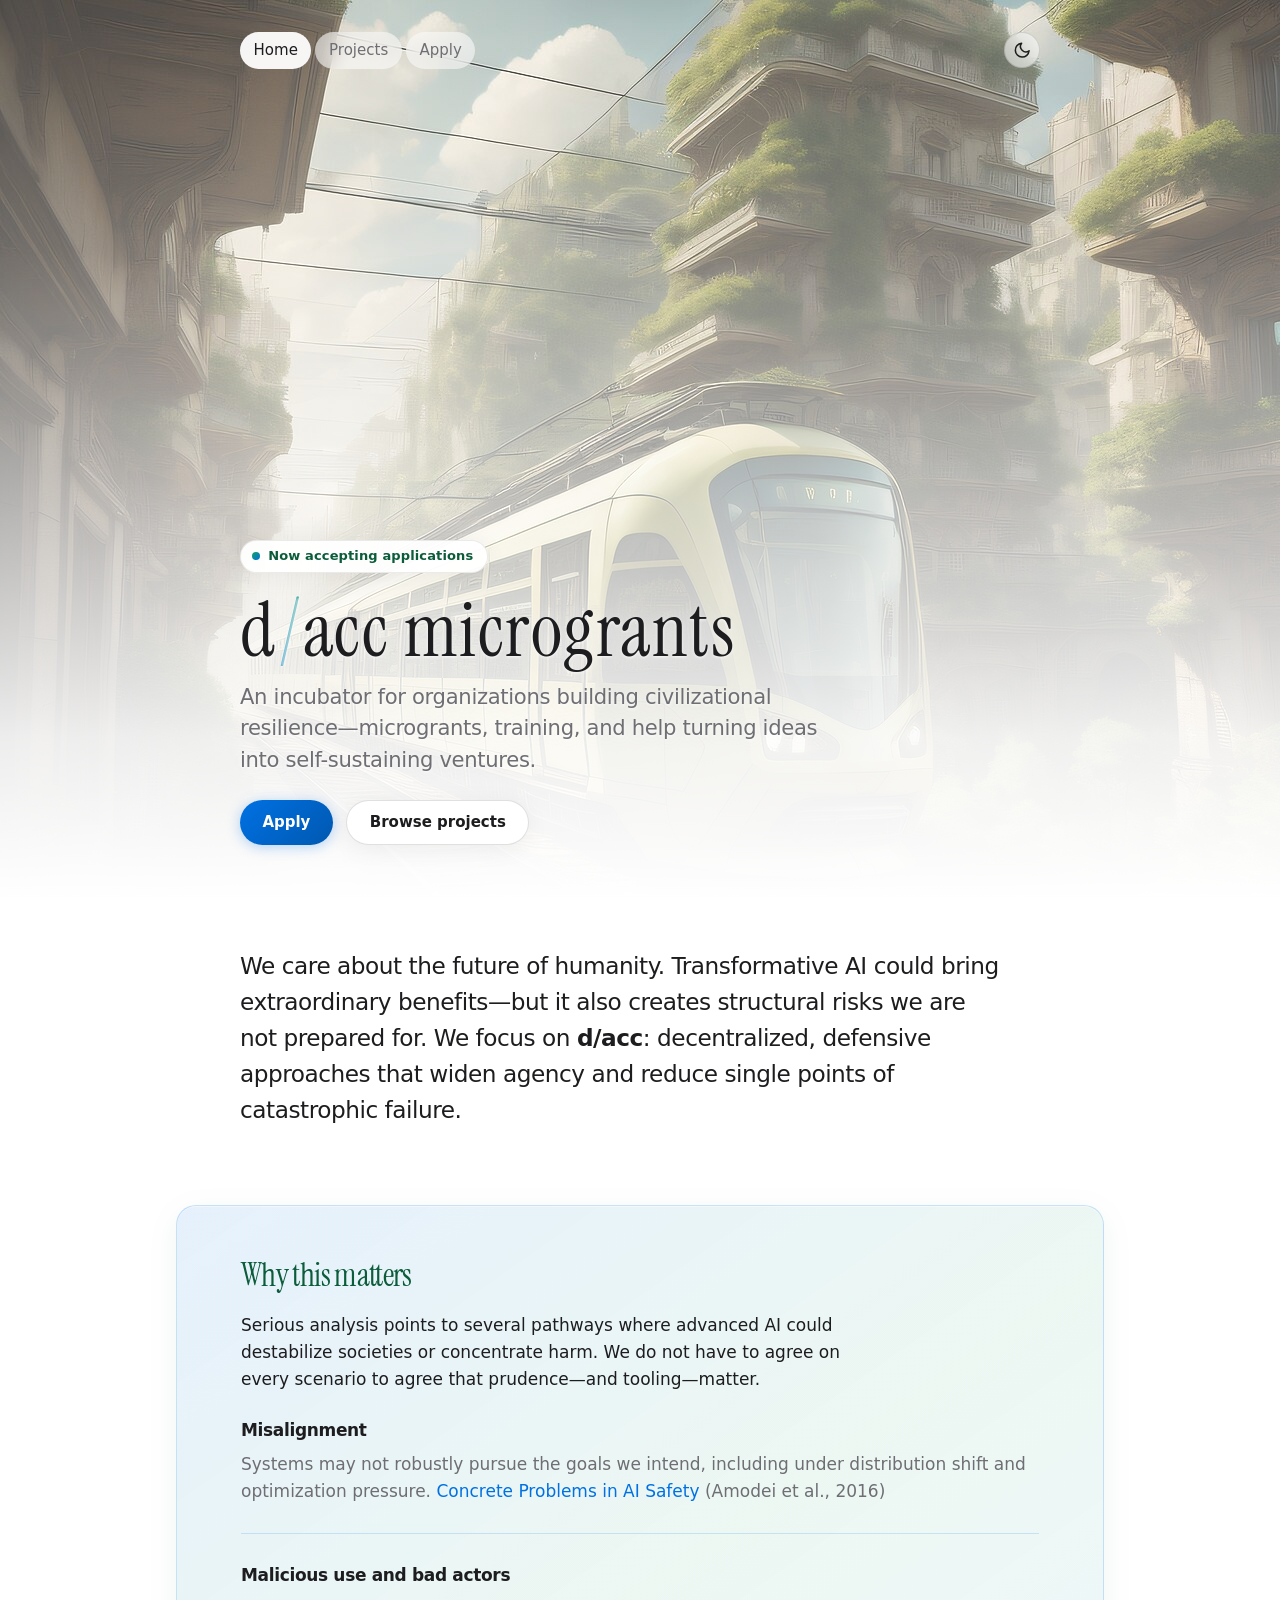
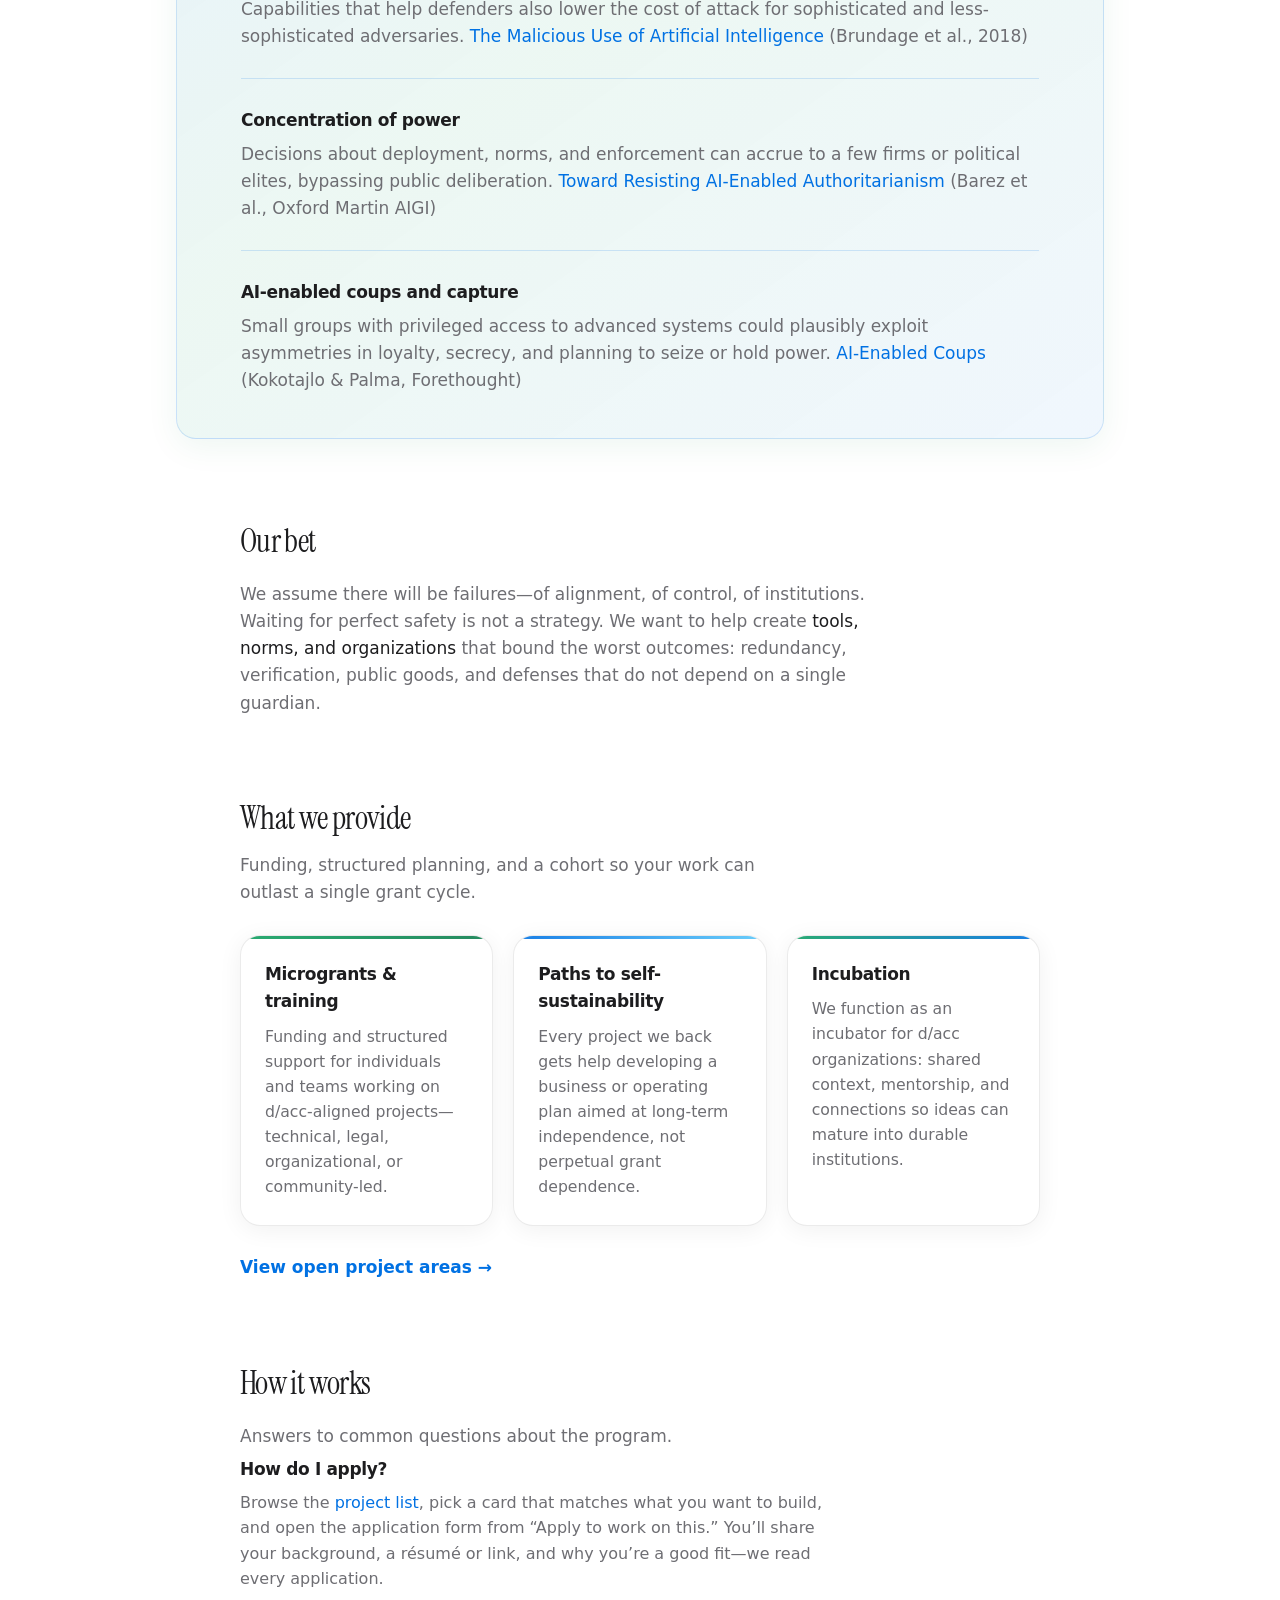
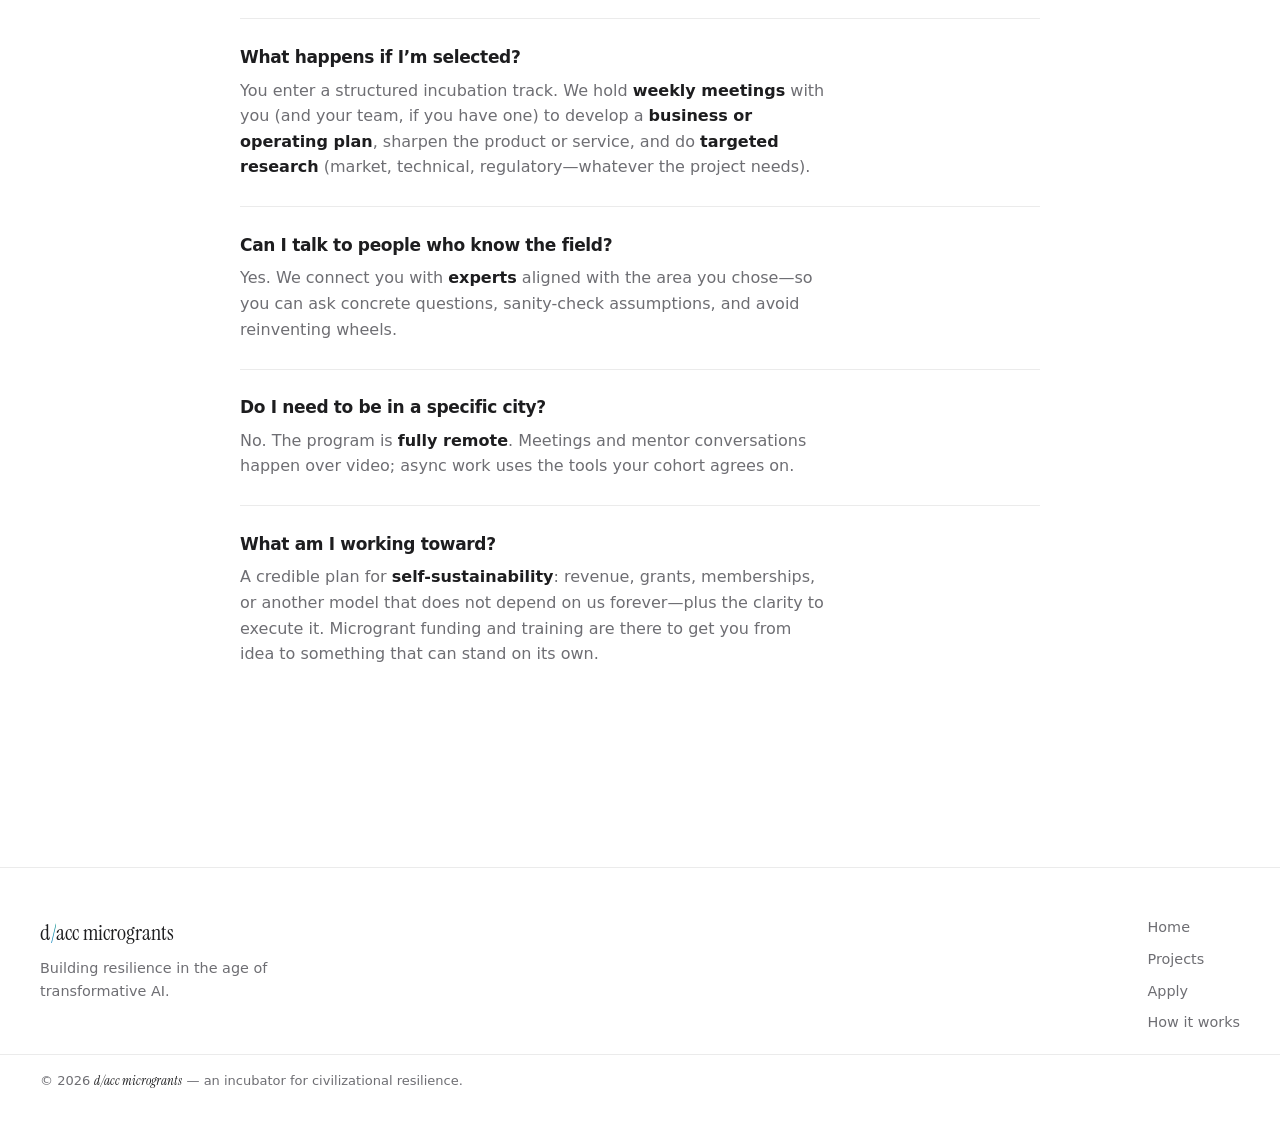
==== commit d7709af8: "Default to white light theme instead of dark mode. Stop auto-switching to dark based on OS preferenc" ====
--- a/index.html
+++ b/index.html
@@ -5,8 +5,7 @@
   <meta name="viewport" content="width=device-width, initial-scale=1">
   <title>d/acc microgrants</title>
   <meta name="description" content="Microgrants and training for people building resilience against transformative AI—an incubator for d/acc organizations.">
-  <meta name="theme-color" content="#f5f5f7" media="(prefers-color-scheme: light)">
-  <meta name="theme-color" content="#0b0d11" media="(prefers-color-scheme: dark)">
+  <meta name="theme-color" content="#ffffff">
   <meta property="og:type" content="website">
   <meta property="og:title" content="d/acc microgrants">
   <meta property="og:description" content="An incubator for organizations building civilizational resilience—microgrants, training, and help turning ideas into self-sustaining ventures.">
@@ -18,7 +17,7 @@
   <link href="https://fonts.googleapis.com/css2?family=Instrument+Serif:ital@0;1&display=swap" rel="stylesheet">
   <link rel="stylesheet" href="styles.css">
   <link rel="preload" as="image" href="images/hero-solarpunk-utopia.jpg" fetchpriority="high">
-  <script>(function(){try{var t=localStorage.getItem('theme');if(!t){t=matchMedia('(prefers-color-scheme: dark)').matches?'dark':'light';}document.documentElement.setAttribute('data-theme',t);}catch(e){document.documentElement.setAttribute('data-theme','light');}})();</script>
+  <script>(function(){document.documentElement.setAttribute('data-theme','light');try{localStorage.setItem('theme','light');}catch(e){}})();</script>
 </head>
 <body class="page-home">
   <a class="skip-link" href="#main">Skip to content</a>
--- a/styles.css
+++ b/styles.css
@@ -5,8 +5,8 @@
    ========================================================================= */
 
 :root {
-  --bg: #f5f5f7;
-  --bg-rgb: 245, 245, 247;
+  --bg: #ffffff;
+  --bg-rgb: 255, 255, 255;
   --bg-elevated: #ffffff;
   --bg-elevated-rgb: 255, 255, 255;
   --text: #1d1d1f;
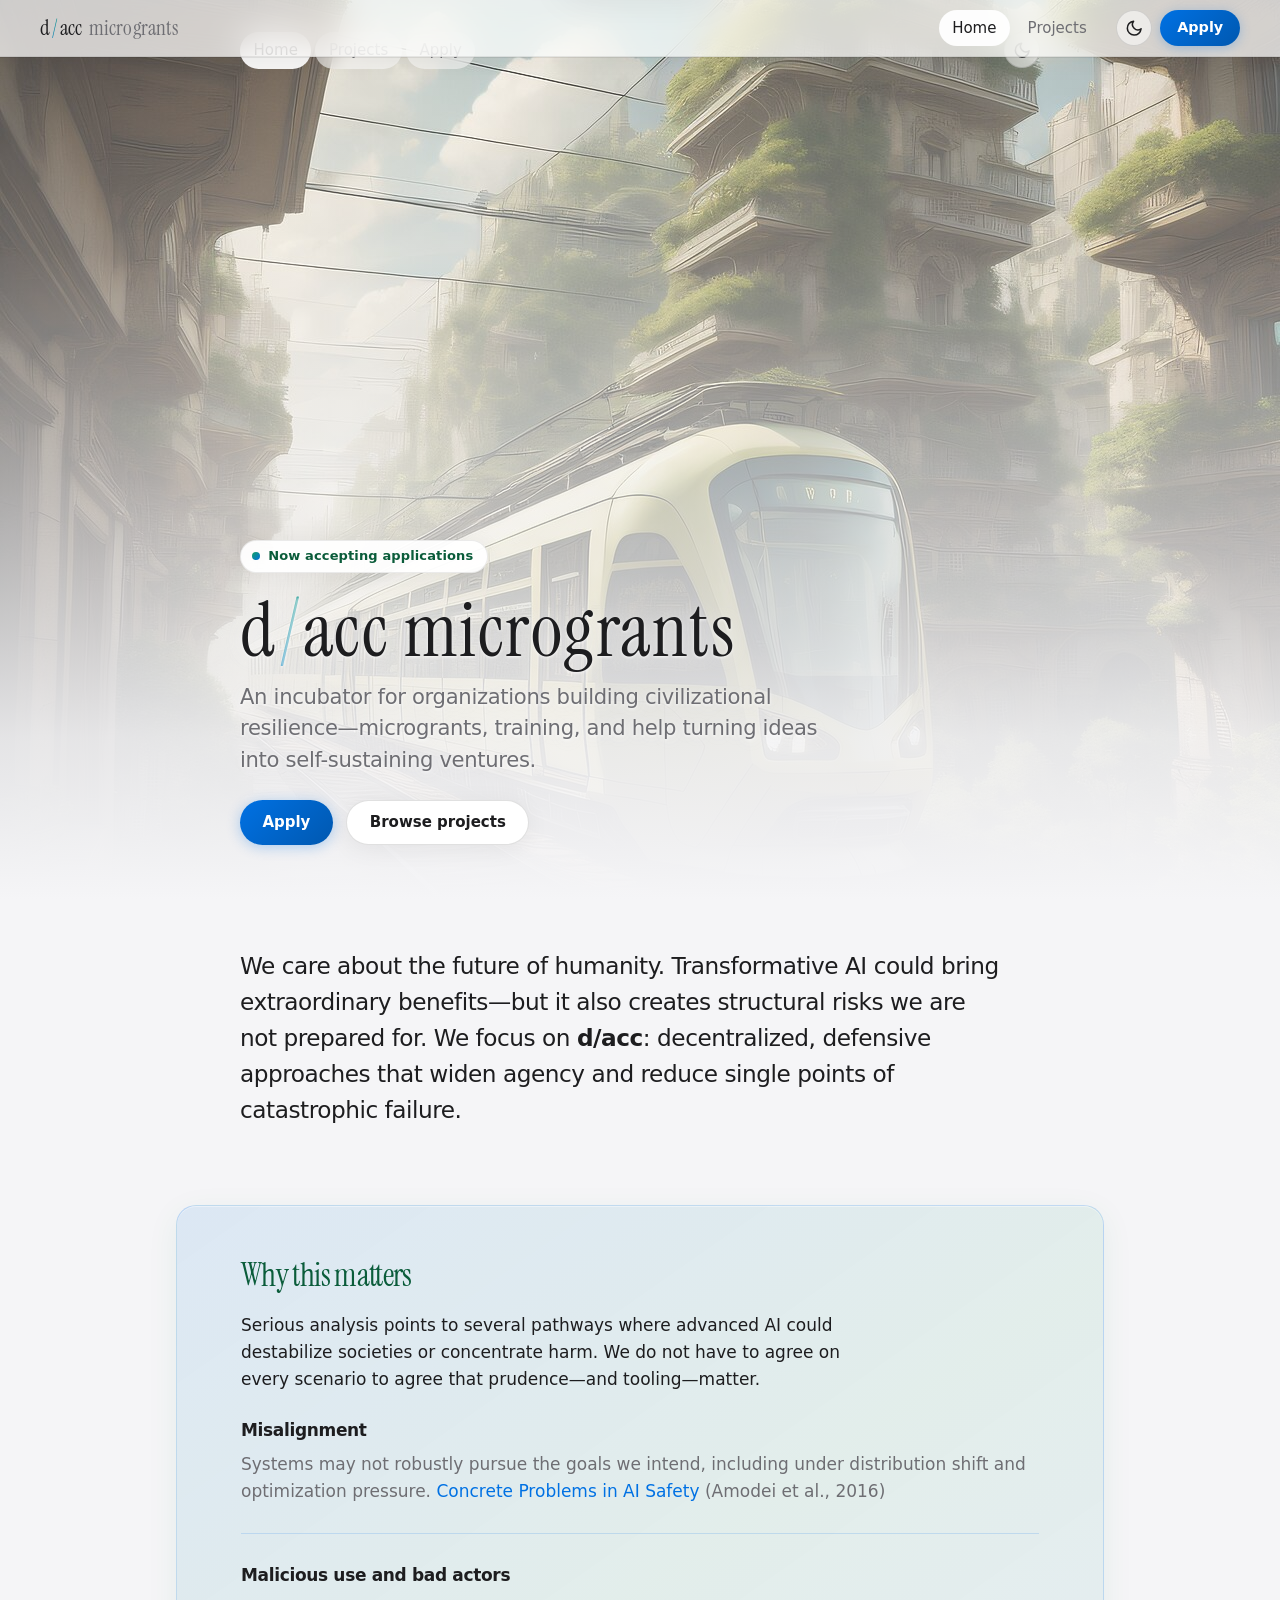
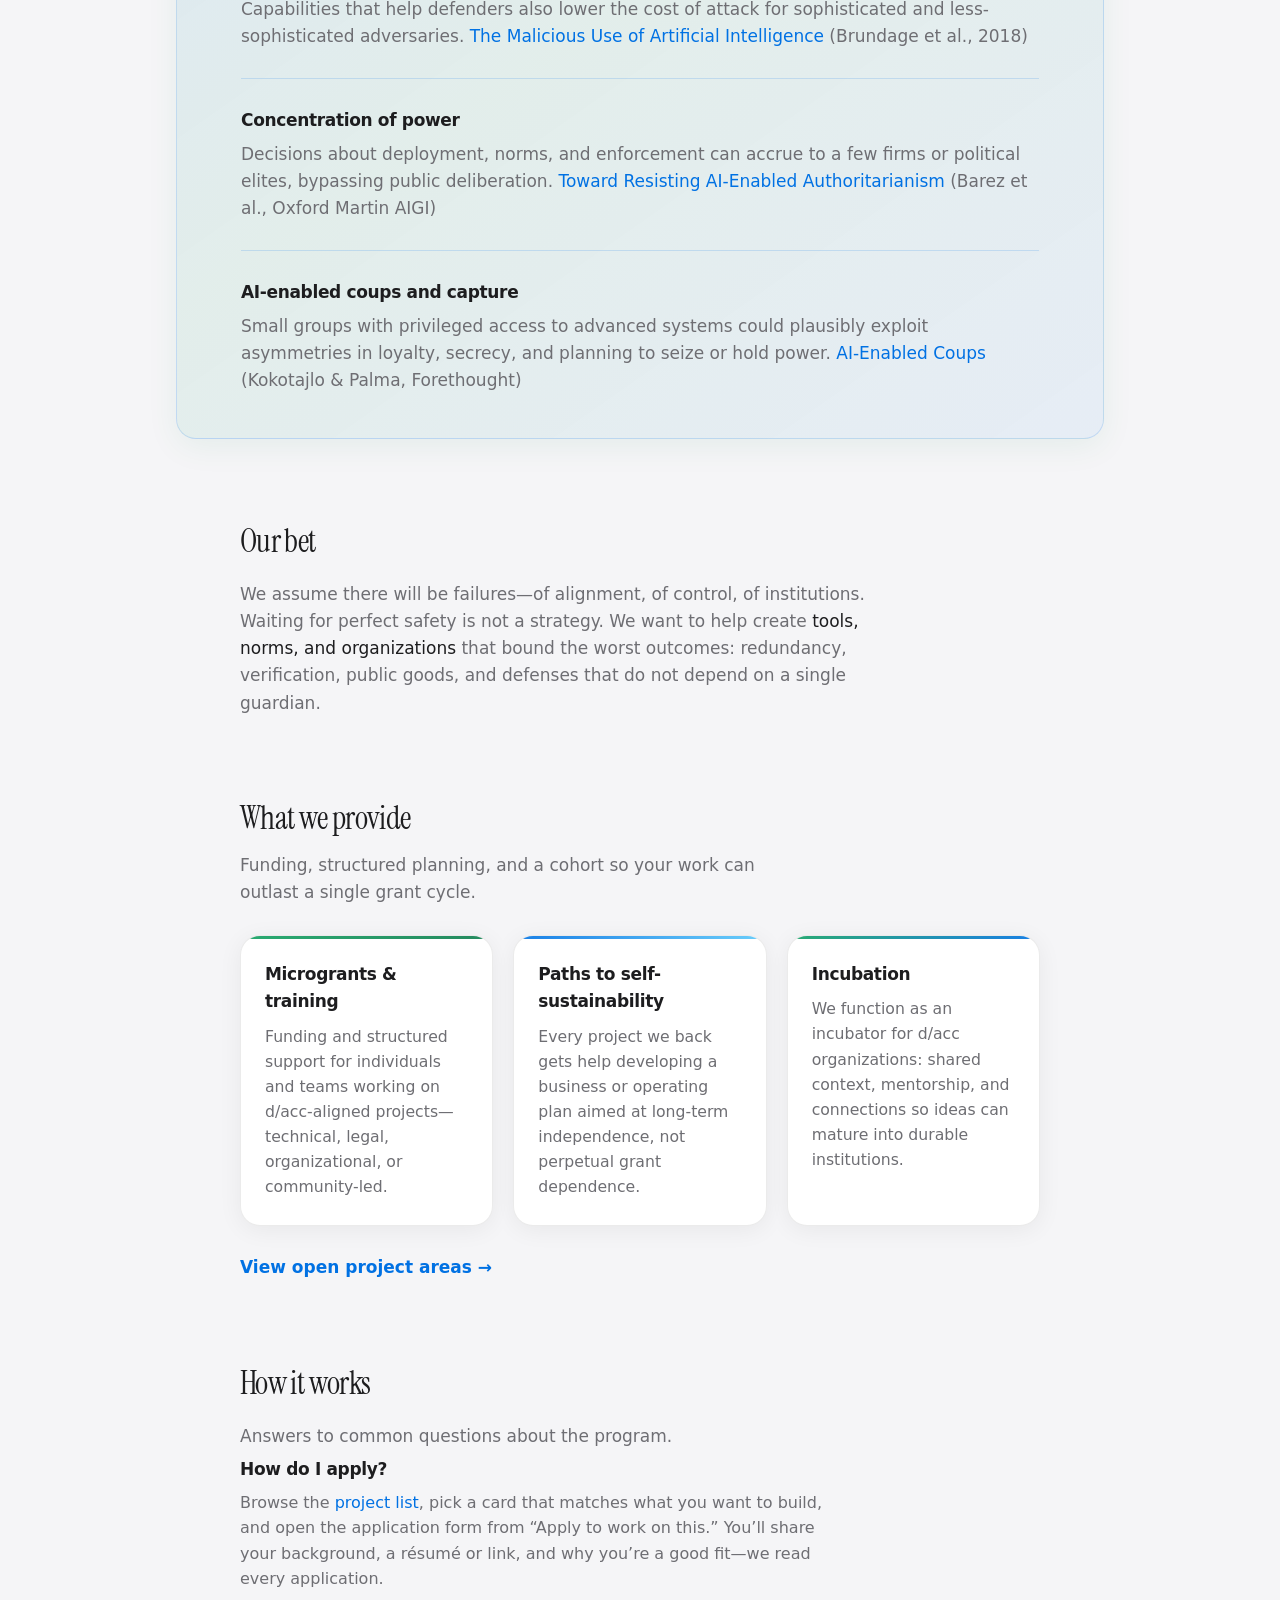
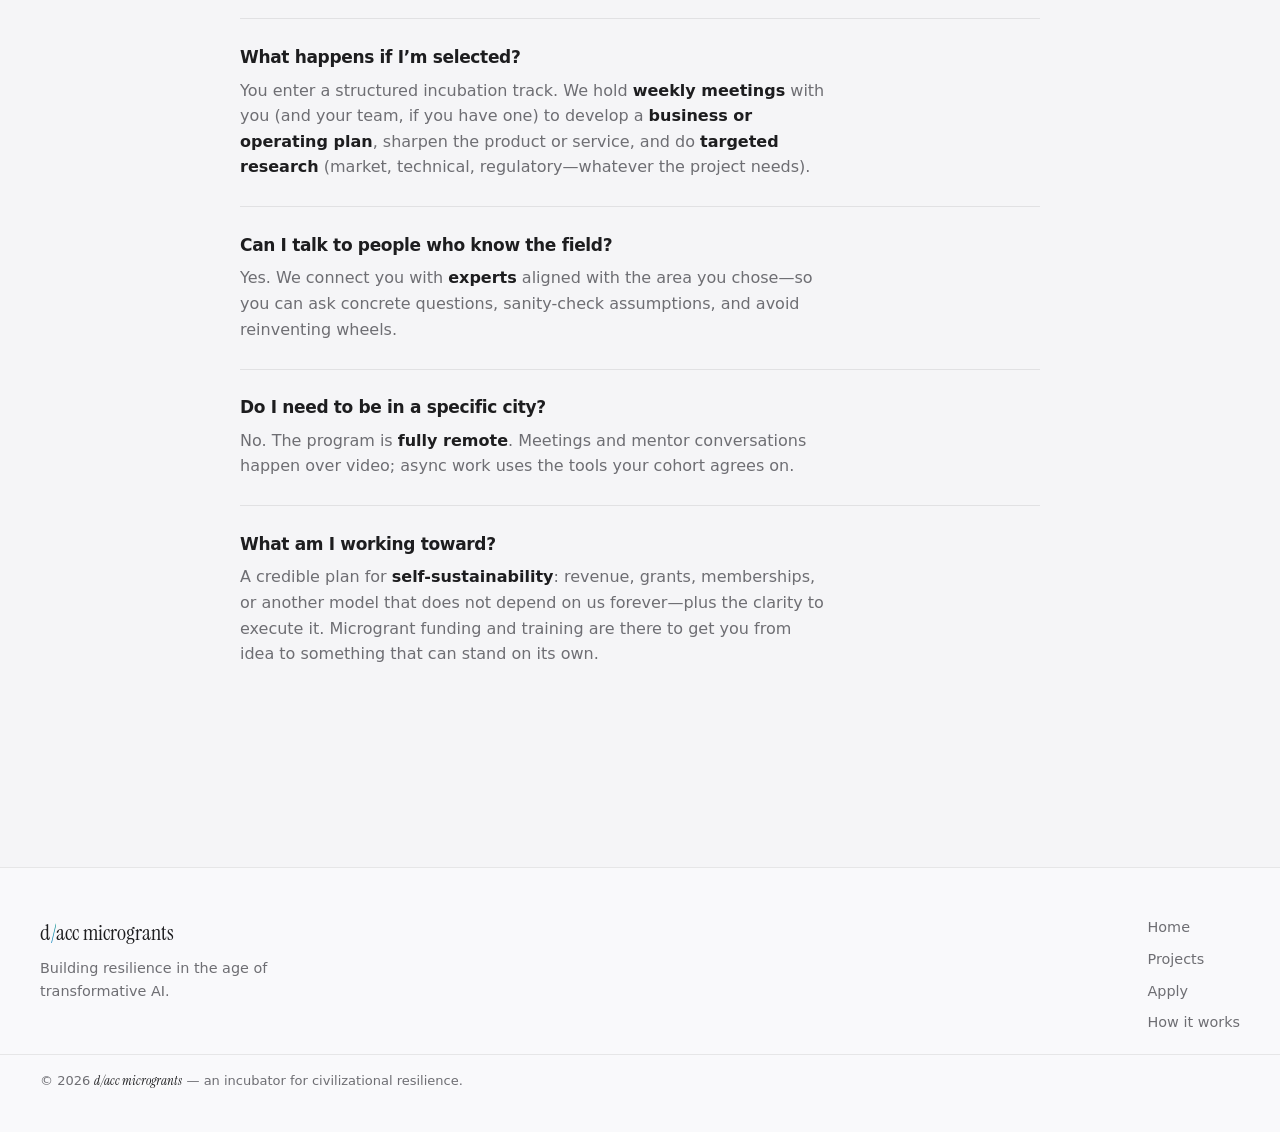
==== commit bc84e312: "Harden reveal fallback, keep Apply CTA on mobile, trim dead CSS - Gate scroll-reveal on html.js so c" ====
--- a/index.html
+++ b/index.html
@@ -5,7 +5,8 @@
   <meta name="viewport" content="width=device-width, initial-scale=1">
   <title>d/acc microgrants</title>
   <meta name="description" content="Microgrants and training for people building resilience against transformative AI—an incubator for d/acc organizations.">
-  <meta name="theme-color" content="#ffffff">
+  <meta name="theme-color" content="#f5f5f7" media="(prefers-color-scheme: light)">
+  <meta name="theme-color" content="#0b0d11" media="(prefers-color-scheme: dark)">
   <meta property="og:type" content="website">
   <meta property="og:title" content="d/acc microgrants">
   <meta property="og:description" content="An incubator for organizations building civilizational resilience—microgrants, training, and help turning ideas into self-sustaining ventures.">
@@ -17,7 +18,7 @@
   <link href="https://fonts.googleapis.com/css2?family=Instrument+Serif:ital@0;1&display=swap" rel="stylesheet">
   <link rel="stylesheet" href="styles.css">
   <link rel="preload" as="image" href="images/hero-solarpunk-utopia.jpg" fetchpriority="high">
-  <script>(function(){document.documentElement.setAttribute('data-theme','light');try{localStorage.setItem('theme','light');}catch(e){}})();</script>
+  <script>(function(){var d=document.documentElement;d.classList.add('js');try{var t=localStorage.getItem('theme');if(!t){t=matchMedia('(prefers-color-scheme: dark)').matches?'dark':'light';}d.setAttribute('data-theme',t);}catch(e){d.setAttribute('data-theme','light');}})();</script>
 </head>
 <body class="page-home">
   <a class="skip-link" href="#main">Skip to content</a>
--- a/styles.css
+++ b/styles.css
@@ -5,8 +5,8 @@
    ========================================================================= */
 
 :root {
-  --bg: #ffffff;
-  --bg-rgb: 255, 255, 255;
+  --bg: #f5f5f7;
+  --bg-rgb: 245, 245, 247;
   --bg-elevated: #ffffff;
   --bg-elevated-rgb: 255, 255, 255;
   --text: #1d1d1f;
@@ -1509,15 +1509,6 @@
   color: var(--text);
 }
 
-/* Legacy footer (kept for any inline footers) */
-footer.legacy {
-  margin-top: clamp(3.5rem, 7vw, 5.5rem);
-  padding-top: 2rem;
-  border-top: 1px solid var(--border);
-  font-size: 0.9375rem;
-  color: var(--muted);
-}
-
 /* ---------- Back to top ---------- */
 .to-top {
   position: fixed;
@@ -1563,15 +1554,17 @@
   height: 1.25rem;
 }
 
-/* ---------- Scroll reveal ---------- */
-[data-reveal] {
+/* ---------- Scroll reveal ----------
+   Gated on html.js (added by the head script) so that without JavaScript the
+   content is simply visible — never hidden behind an animation that can't run. */
+html.js [data-reveal] {
   opacity: 0;
   transform: translateY(18px);
   transition: opacity 0.6s ease, transform 0.6s ease;
   will-change: opacity, transform;
 }
 
-[data-reveal].is-in {
+html.js [data-reveal].is-in {
   opacity: 1;
   transform: none;
 }
@@ -1587,7 +1580,7 @@
     animation-duration: 0.001ms !important;
     transition-duration: 0.001ms !important;
   }
-  [data-reveal] {
+  html.js [data-reveal] {
     opacity: 1;
     transform: none;
   }
@@ -1597,10 +1590,23 @@
   .site-bar-mark-light {
     display: none;
   }
+  .site-bar-inner {
+    gap: 0.5rem;
+  }
+  .site-nav a {
+    padding: 0.4rem 0.7rem;
+  }
   .site-cta {
-    display: none;
+    padding: 0.42rem 0.85rem;
   }
   .project-area {
     scroll-margin-top: calc(var(--bar-h) + 9rem);
   }
 }
+
+@media (max-width: 380px) {
+  /* Reclaim space on very narrow screens — cards and footer still link to Apply. */
+  .site-cta {
+    display: none;
+  }
+}
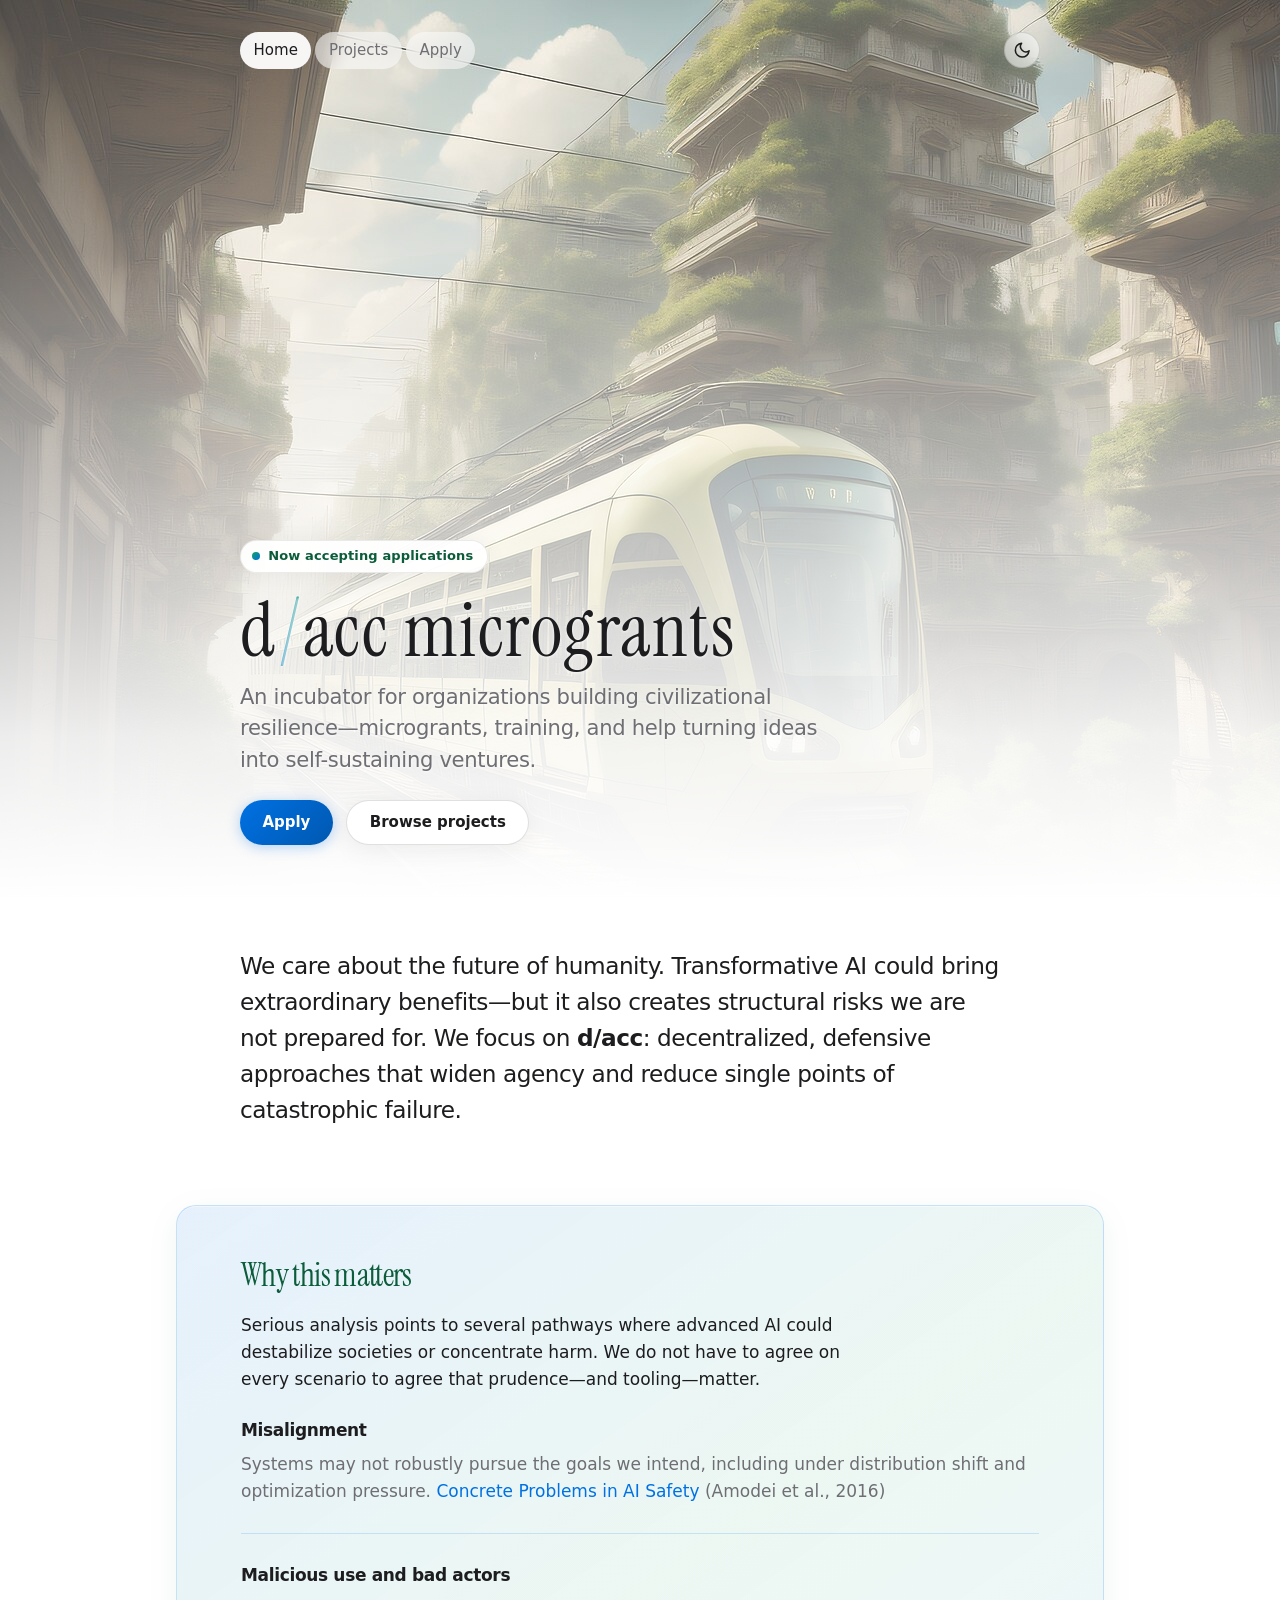
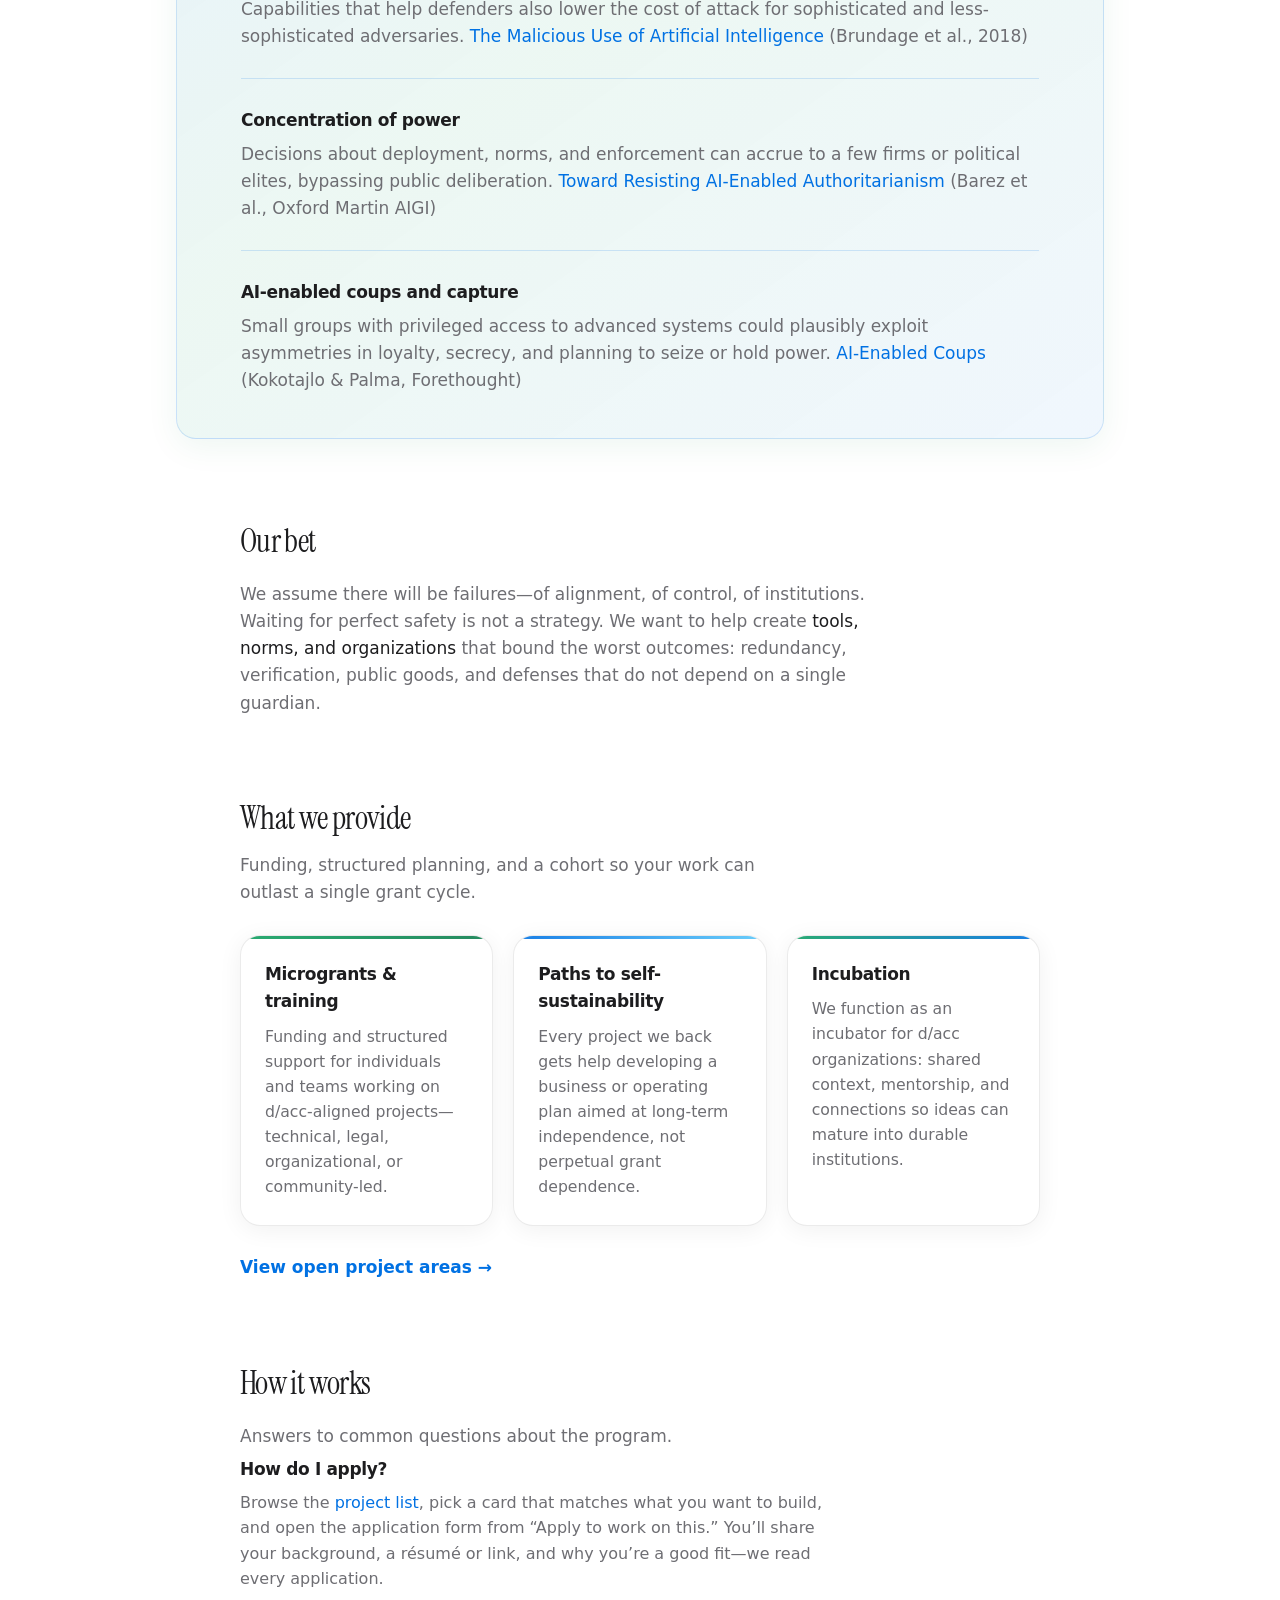
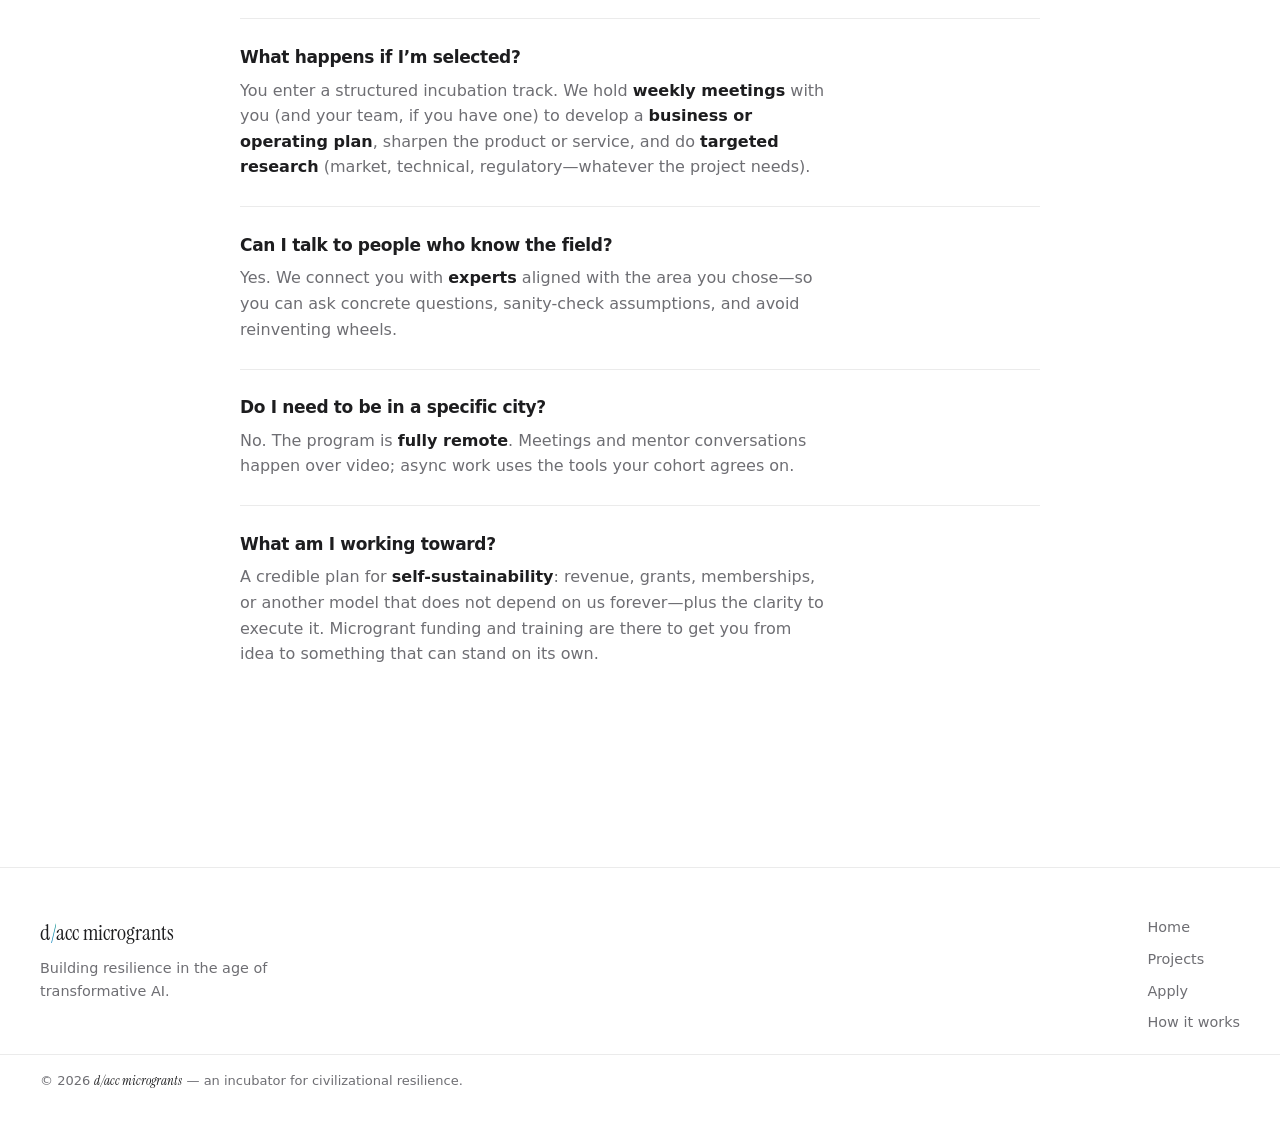
==== commit 56e34036: "Merge remote-tracking branch 'origin/main' into claude/dreamy-knuth-Sk2Bd # Conflicts: #	apply.html " ====
--- a/index.html
+++ b/index.html
@@ -5,8 +5,7 @@
   <meta name="viewport" content="width=device-width, initial-scale=1">
   <title>d/acc microgrants</title>
   <meta name="description" content="Microgrants and training for people building resilience against transformative AI—an incubator for d/acc organizations.">
-  <meta name="theme-color" content="#f5f5f7" media="(prefers-color-scheme: light)">
-  <meta name="theme-color" content="#0b0d11" media="(prefers-color-scheme: dark)">
+  <meta name="theme-color" content="#ffffff">
   <meta property="og:type" content="website">
   <meta property="og:title" content="d/acc microgrants">
   <meta property="og:description" content="An incubator for organizations building civilizational resilience—microgrants, training, and help turning ideas into self-sustaining ventures.">
@@ -18,7 +17,7 @@
   <link href="https://fonts.googleapis.com/css2?family=Instrument+Serif:ital@0;1&display=swap" rel="stylesheet">
   <link rel="stylesheet" href="styles.css">
   <link rel="preload" as="image" href="images/hero-solarpunk-utopia.jpg" fetchpriority="high">
-  <script>(function(){var d=document.documentElement;d.classList.add('js');try{var t=localStorage.getItem('theme');if(!t){t=matchMedia('(prefers-color-scheme: dark)').matches?'dark':'light';}d.setAttribute('data-theme',t);}catch(e){d.setAttribute('data-theme','light');}})();</script>
+  <script>(function(){var d=document.documentElement;d.classList.add('js');try{var t=localStorage.getItem('theme');d.setAttribute('data-theme',t==='dark'?'dark':'light');}catch(e){d.setAttribute('data-theme','light');}})();</script>
 </head>
 <body class="page-home">
   <a class="skip-link" href="#main">Skip to content</a>
--- a/styles.css
+++ b/styles.css
@@ -5,8 +5,8 @@
    ========================================================================= */
 
 :root {
-  --bg: #f5f5f7;
-  --bg-rgb: 245, 245, 247;
+  --bg: #ffffff;
+  --bg-rgb: 255, 255, 255;
   --bg-elevated: #ffffff;
   --bg-elevated-rgb: 255, 255, 255;
   --text: #1d1d1f;
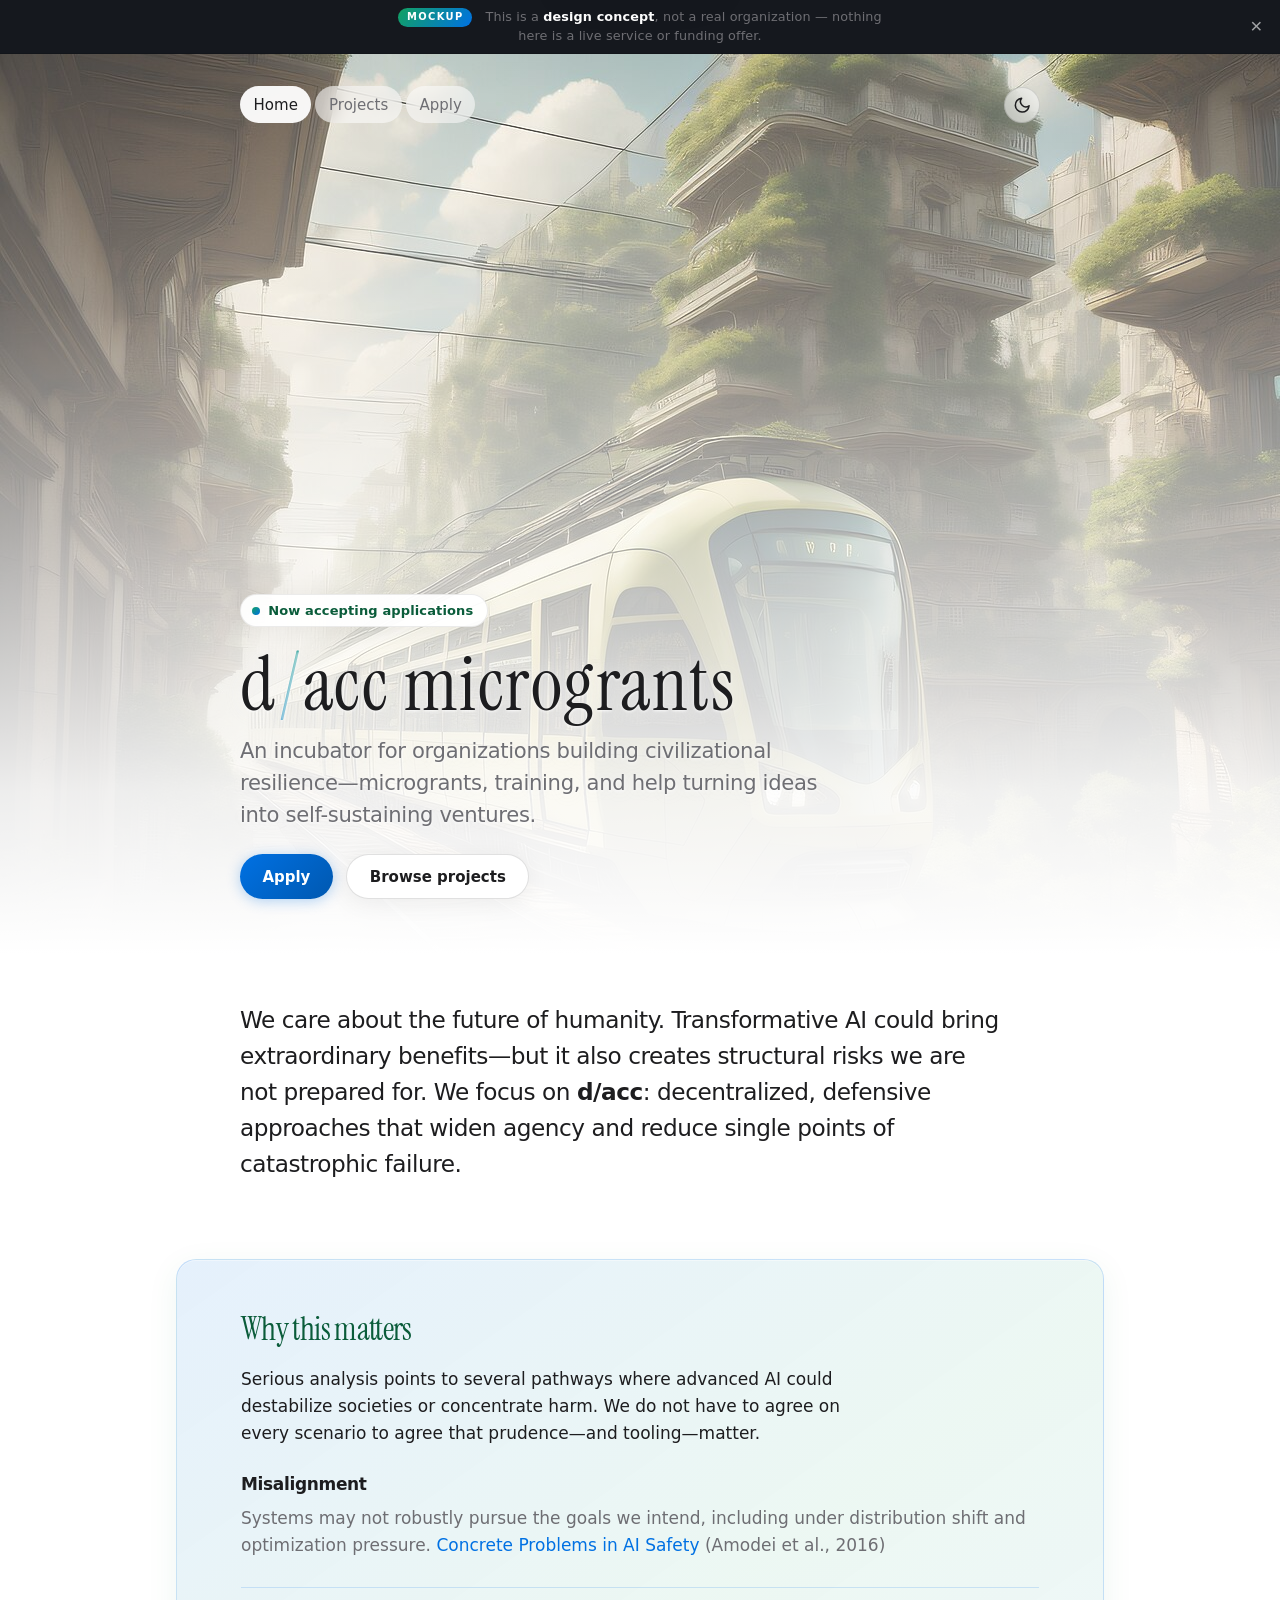
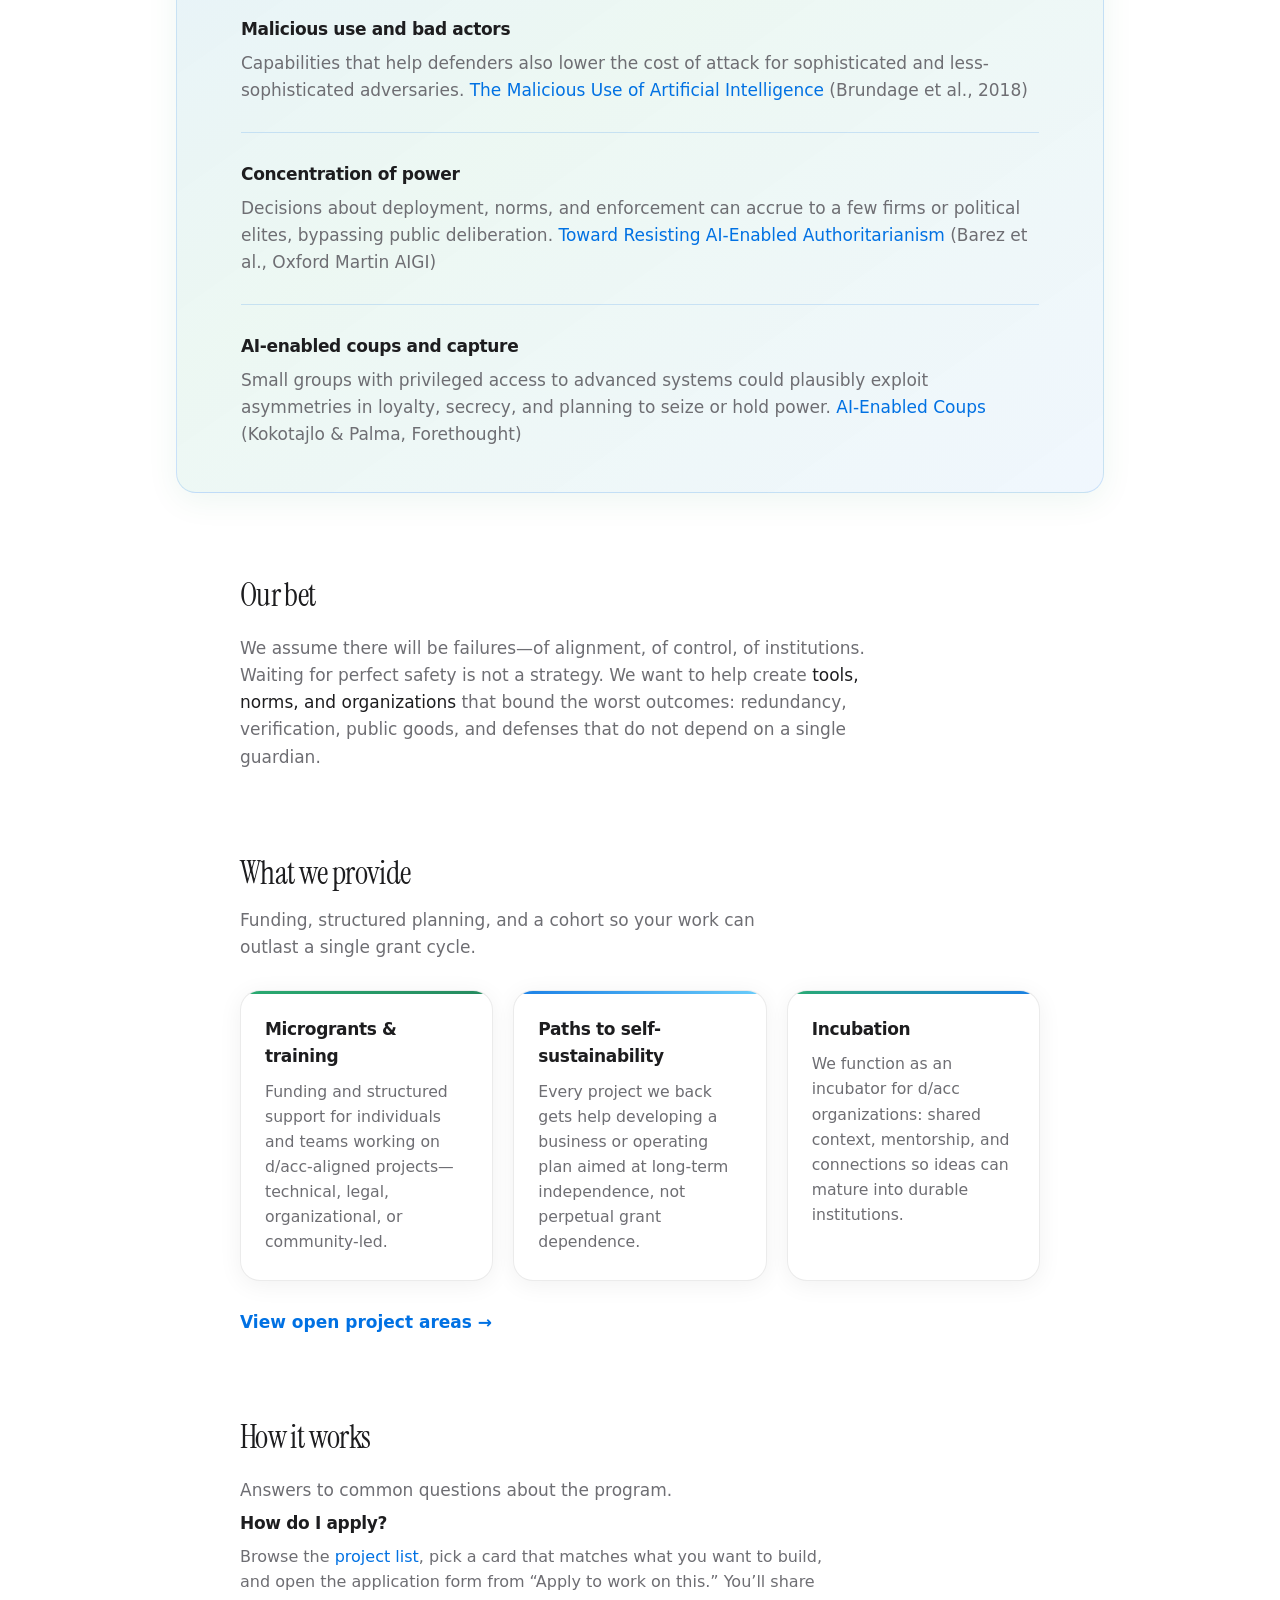
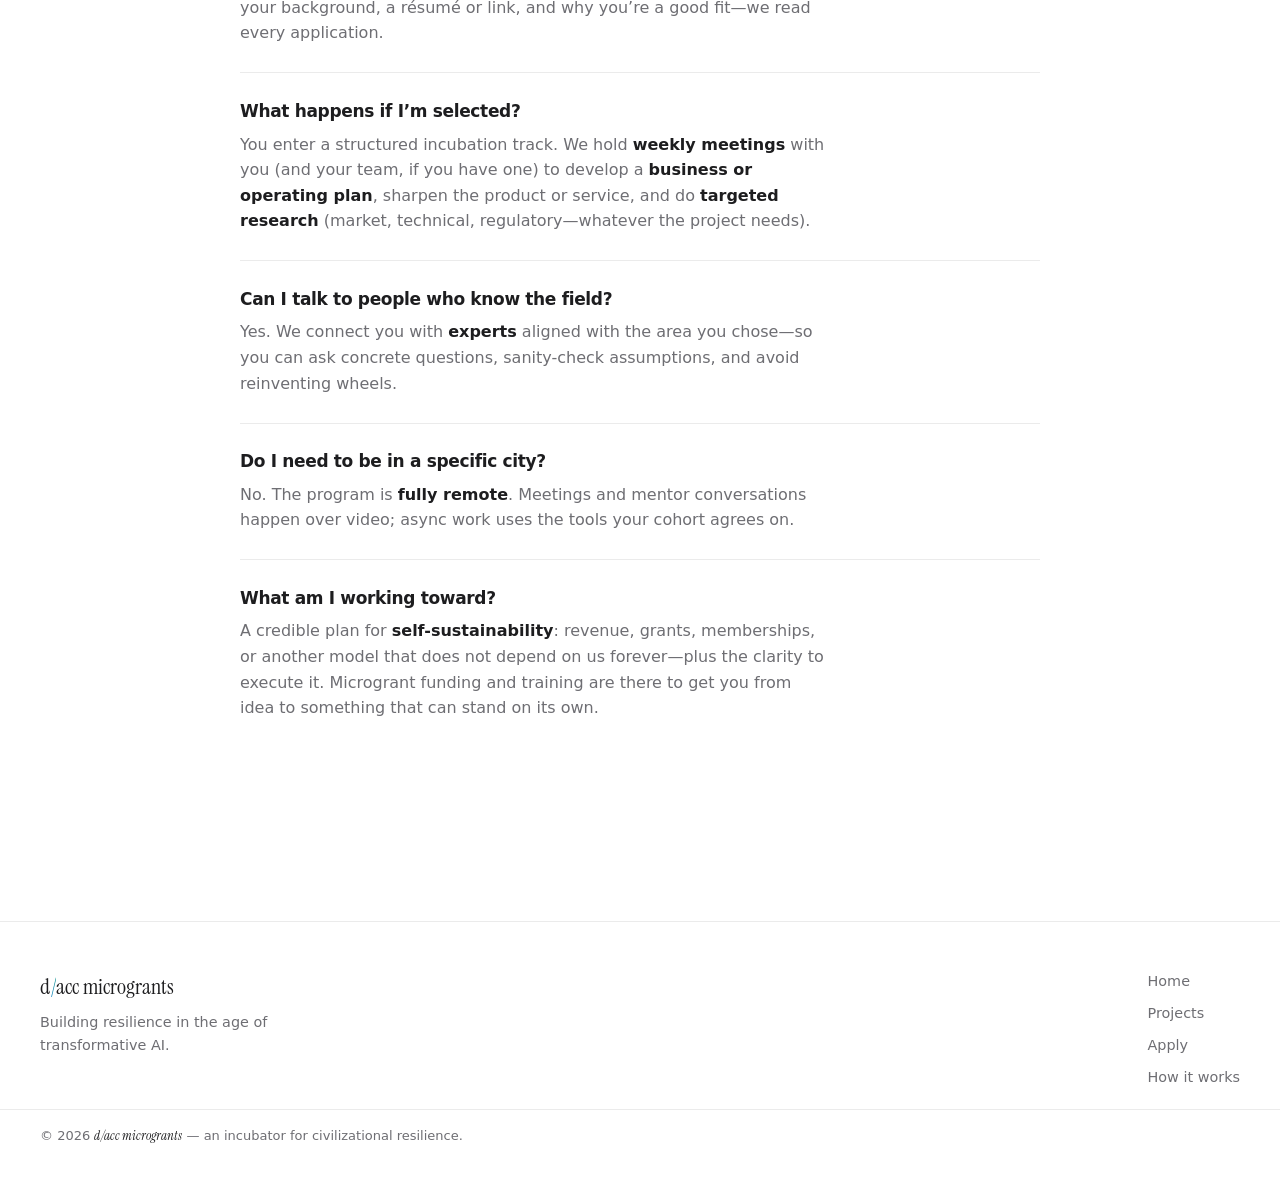
==== commit 84411423: "Add dismissible "design concept" mockup notice banner Mirror the notice ai-safety-studio shows at th" ====
--- a/index.html
+++ b/index.html
@@ -17,10 +17,19 @@
   <link href="https://fonts.googleapis.com/css2?family=Instrument+Serif:ital@0;1&display=swap" rel="stylesheet">
   <link rel="stylesheet" href="styles.css">
   <link rel="preload" as="image" href="images/hero-solarpunk-utopia.jpg" fetchpriority="high">
-  <script>(function(){var d=document.documentElement;d.classList.add('js');try{var t=localStorage.getItem('theme');d.setAttribute('data-theme',t==='dark'?'dark':'light');}catch(e){d.setAttribute('data-theme','light');}})();</script>
+  <script>(function(){var d=document.documentElement;d.classList.add('js');try{var t=localStorage.getItem('theme');d.setAttribute('data-theme',t==='dark'?'dark':'light');if(localStorage.getItem('mockupNoticeDismissed')==='1')d.classList.add('promo-hidden');}catch(e){d.setAttribute('data-theme','light');}})();</script>
 </head>
 <body class="page-home">
   <a class="skip-link" href="#main">Skip to content</a>
+
+  <!-- Mockup notice -->
+  <div class="promo" role="note">
+    <p class="promo__text">
+      <span class="promo__badge">Mockup</span>
+      This is a <strong>design concept</strong>, not a real organization — nothing here is a live service or funding offer.
+    </p>
+    <button class="promo__dismiss" type="button" aria-label="Dismiss notice" data-promo-dismiss>&times;</button>
+  </div>
 
   <header class="site-bar site-bar--auto" role="banner">
     <div class="site-bar-inner">
--- a/styles.css
+++ b/styles.css
@@ -147,6 +147,85 @@
 .skip-link:focus {
   transform: translate(-50%, 0);
   outline: 2px solid #fff;
+  outline-offset: 2px;
+}
+
+/* ---------- Mockup notice banner ----------
+   A dismissible strip flagging that this is a design concept, not a live
+   service. Stays dark in both themes so it reads as page chrome; the inline
+   <head> script hides it pre-paint once dismissed (no layout flash). */
+html.promo-hidden .promo {
+  display: none;
+}
+
+.promo {
+  position: relative;
+  display: flex;
+  align-items: center;
+  justify-content: center;
+  gap: 0.75rem;
+  padding: 0.5rem 2.75rem;
+  background: #15181e;
+  border-bottom: 1px solid var(--border-strong);
+  color: rgba(255, 255, 255, 0.74);
+  text-align: center;
+}
+
+.promo__text {
+  margin: 0;
+  font-size: 0.8rem;
+  line-height: 1.45;
+  letter-spacing: 0.01em;
+}
+
+.promo__badge {
+  display: inline-flex;
+  align-items: center;
+  margin-right: 0.55rem;
+  padding: 0.14rem 0.55rem;
+  border-radius: var(--radius-pill);
+  background: linear-gradient(125deg, var(--accent-green-mid) 0%, var(--accent-blue) 100%);
+  color: #fff;
+  font-size: 0.62rem;
+  font-weight: 700;
+  letter-spacing: 0.14em;
+  text-transform: uppercase;
+  white-space: nowrap;
+  vertical-align: middle;
+}
+
+.promo__text strong {
+  color: #fff;
+  font-weight: 600;
+}
+
+.promo__dismiss {
+  position: absolute;
+  top: 50%;
+  right: 0.6rem;
+  transform: translateY(-50%);
+  display: grid;
+  place-items: center;
+  width: 28px;
+  height: 28px;
+  padding: 0;
+  border: 0;
+  border-radius: 50%;
+  background: transparent;
+  color: rgba(255, 255, 255, 0.6);
+  font-size: 1.3rem;
+  line-height: 1;
+  cursor: pointer;
+  transition: background 0.2s ease, color 0.2s ease;
+}
+
+.promo__dismiss:hover {
+  background: rgba(255, 255, 255, 0.12);
+  color: #fff;
+}
+
+.promo__dismiss:focus-visible {
+  outline: 2px solid var(--accent-blue);
   outline-offset: 2px;
 }
 
